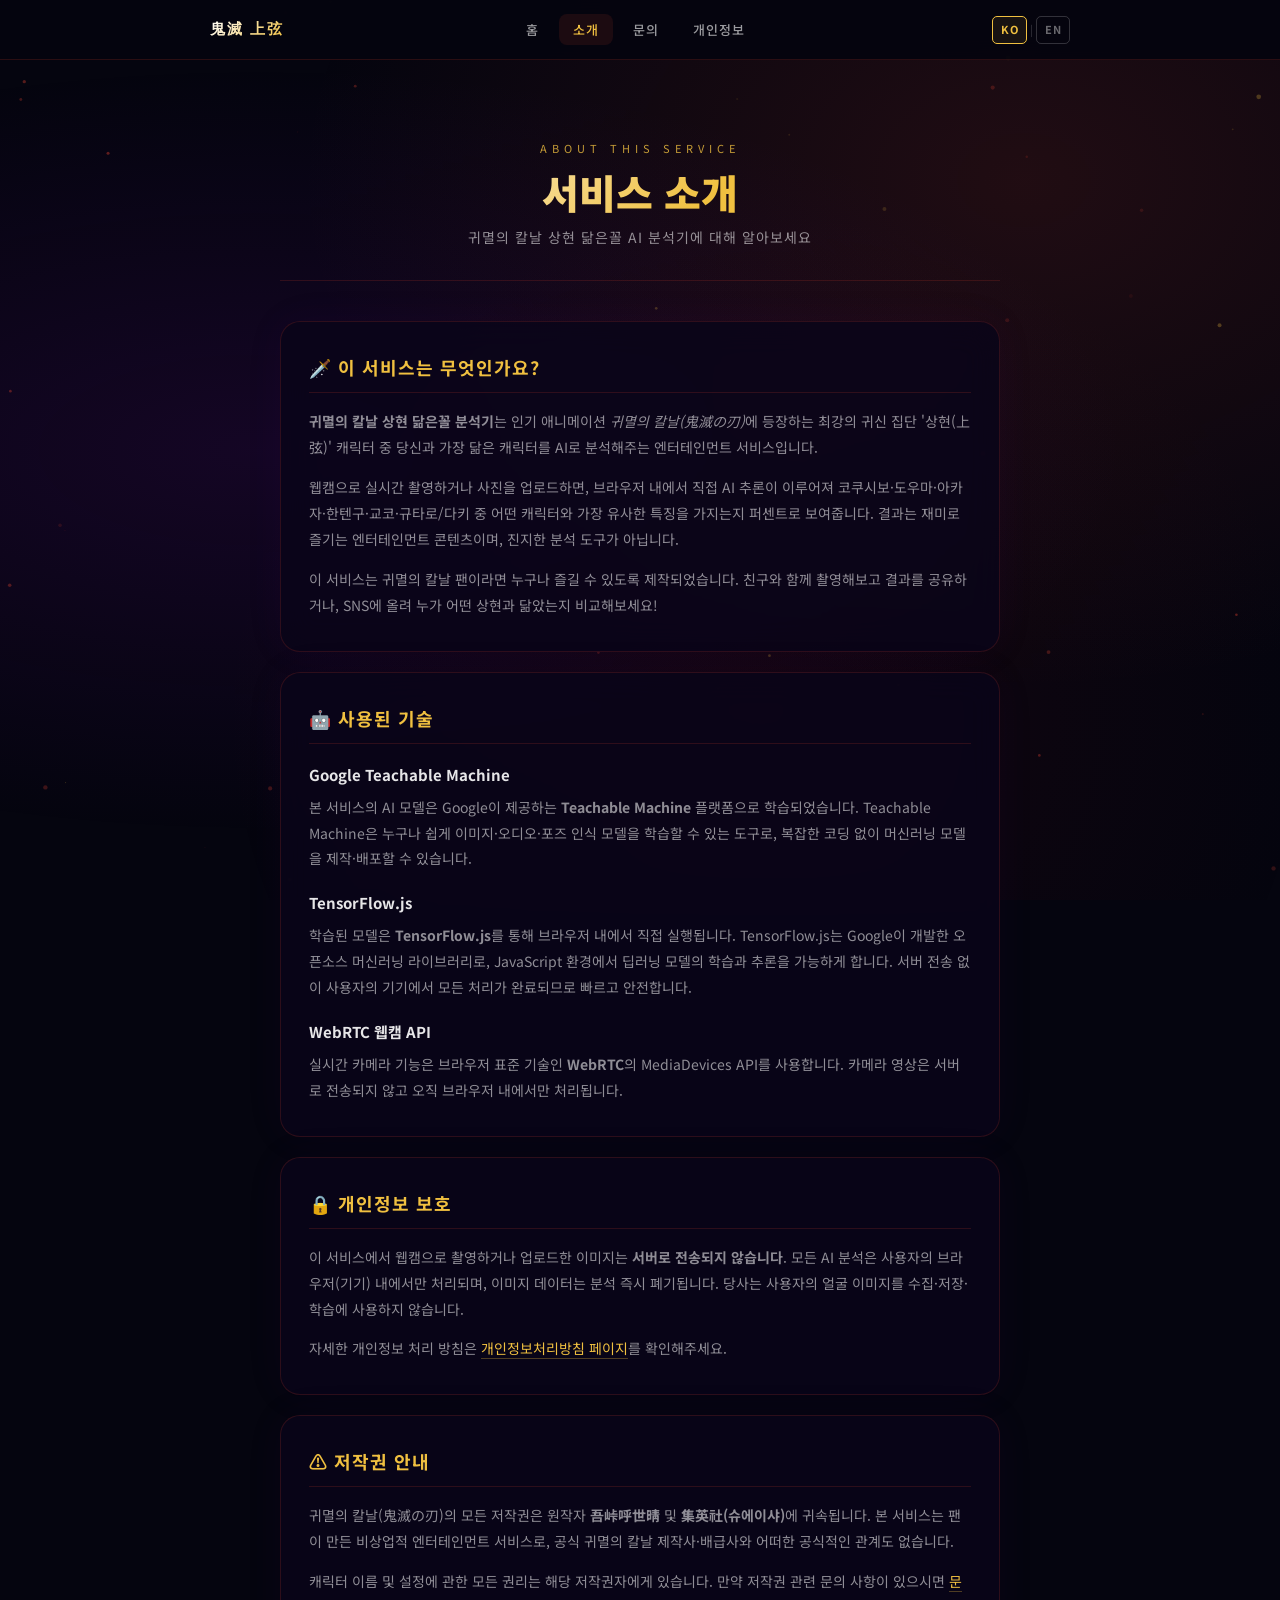
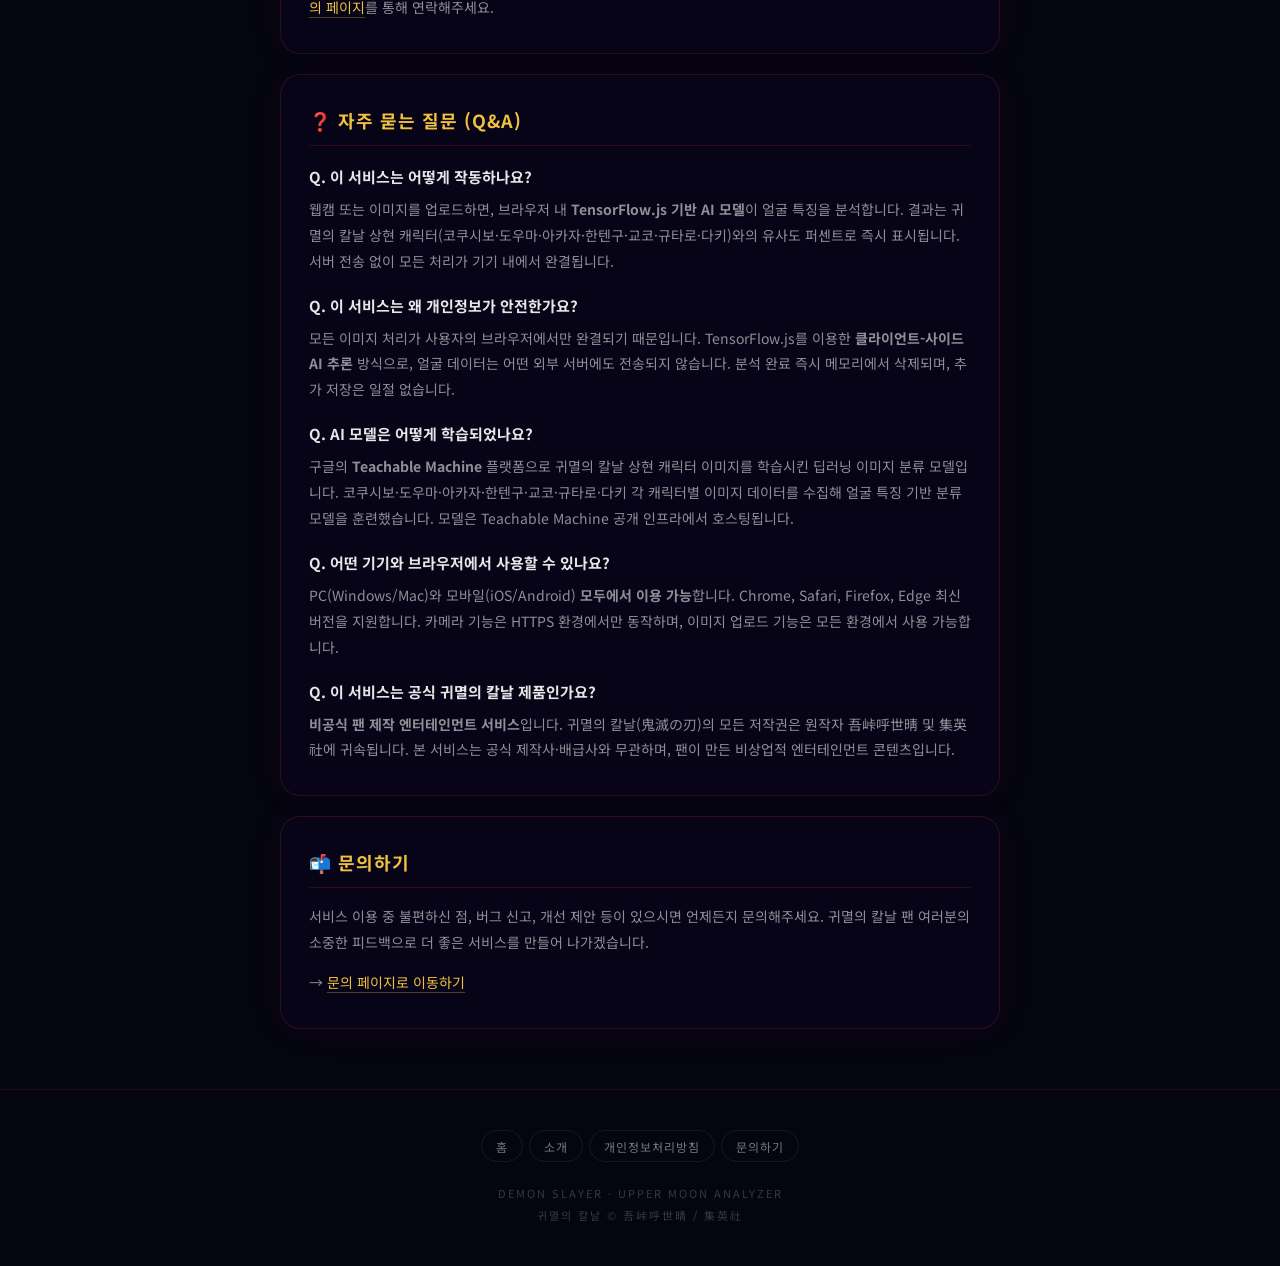
==== about.html @ 5a92c76e "Add files via upload" ====
<!DOCTYPE html>
<html lang="ko">
<head>
  <!-- Google tag (gtag.js) -->
  <script async src="https://www.googletagmanager.com/gtag/js?id=G-YHJ00H7NBL"></script>
  <script>
    window.dataLayer = window.dataLayer || [];
    function gtag(){dataLayer.push(arguments);}
    gtag('js', new Date());
    gtag('config', 'G-YHJ00H7NBL');
    (function(){var ref=document.referrer||'';var m={'chat.openai.com':'ChatGPT','perplexity.ai':'Perplexity','gemini.google.com':'Gemini','claude.ai':'Claude','copilot.microsoft.com':'Copilot'};for(var d in m){if(ref.indexOf(d)!==-1){gtag('event','ai_referral',{event_category:'GEO',ai_source:m[d],landing_page:location.pathname});break;}}})();
  </script>
  <!-- Microsoft Clarity -->
  <script type="text/javascript">
    (function(c,l,a,r,i,t,y){
        c[a]=c[a]||function(){(c[a].q=c[a].q||[]).push(arguments)};
        t=l.createElement(r);t.async=1;t.src="https://www.clarity.ms/tag/"+i;
        y=l.getElementsByTagName(r)[0];y.parentNode.insertBefore(t,y);
    })(window, document, "clarity", "script", "vkeren3kxo");
  </script>
  <meta charset="UTF-8" />
  <link rel="icon" href="/favicon.ico" type="image/x-icon">
  <link rel="apple-touch-icon" href="/favicon.ico">
  <link rel="manifest" href="/manifest.json">
  <meta name="apple-mobile-web-app-capable" content="yes">
  <meta name="apple-mobile-web-app-title" content="상현닮은꼴">
  <meta name="viewport" content="width=device-width, initial-scale=1.0" />
  <title>소개 | 귀멸의 칼날 상현 닮은꼴</title>
  <meta name="description" content="귀멸의 칼날 상현 닮은꼴 AI 서비스 소개. TensorFlow.js 기반 브라우저 AI로 내 얼굴과 닮은 상현 캐릭터를 분석합니다.">
  <meta name="robots" content="index, follow">
  <meta name="theme-color" content="#05050f">
  <link rel="canonical" href="https://bs-pb2.pages.dev/about.html">
  <meta property="og:type" content="website">
  <meta property="og:url" content="https://bs-pb2.pages.dev/about.html">
  <meta property="og:site_name" content="귀멸의 칼날 상현 닮은꼴">
  <meta property="og:title" content="소개 | 귀멸의 칼날 상현 닮은꼴">
  <meta property="og:description" content="귀멸의 칼날 상현 닮은꼴 AI 서비스 소개. TensorFlow.js 기반 브라우저 AI로 내 얼굴과 닮은 상현 캐릭터를 분석합니다.">
  <meta property="og:image" content="https://bs-pb2.pages.dev/images/douma.png">
  <meta property="og:image:width" content="1736">
  <meta property="og:image:height" content="1050">
  <meta property="og:image:alt" content="귀멸의 칼날 상현 닮은꼴 AI 분석기">
  <meta property="og:locale" content="ko_KR">
  <meta property="og:locale:alternate" content="en_US">
  <meta name="twitter:card" content="summary_large_image">
  <meta name="twitter:title" content="소개 | 귀멸의 칼날 상현 닮은꼴">
  <meta name="twitter:description" content="귀멸의 칼날 상현 닮은꼴 AI 서비스 소개. TensorFlow.js 기반 브라우저 AI로 내 얼굴과 닮은 상현 캐릭터를 분석합니다.">
  <meta name="twitter:image" content="https://bs-pb2.pages.dev/images/douma.png">
  <meta name="twitter:image:alt" content="귀멸의 칼날 상현 닮은꼴 AI 분석기">
  <meta property="og:image:type" content="image/png">
  <meta name="keywords" content="귀멸의 칼날 상현 닮은꼴, AI 분석, 소개, TensorFlow.js, Teachable Machine, WebRTC, 귀멸의 칼날, demon slayer, upper moon, 브라우저 AI">
  <link rel="alternate" hreflang="ko" href="https://bs-pb2.pages.dev/about.html">
  <link rel="alternate" hreflang="en" href="https://bs-pb2.pages.dev/about.html">
  <link rel="alternate" hreflang="x-default" href="https://bs-pb2.pages.dev/about.html">
  <meta name="google-adsense-account" content="ca-pub-9688338422874533">
  <script async src="https://pagead2.googlesyndication.com/pagead/js/adsbygoogle.js?client=ca-pub-9688338422874533" crossorigin="anonymous"></script>
  <link rel="preconnect" href="https://fonts.googleapis.com">
  <link rel="preconnect" href="https://fonts.gstatic.com" crossorigin>
  <link href="https://fonts.googleapis.com/css2?family=Noto+Sans+KR:wght@300;400;700;900&family=Cinzel+Decorative:wght@700&display=swap" rel="stylesheet">
  <link rel="stylesheet" href="/style.css">
  <script type="application/ld+json">
  {
    "@context": "https://schema.org",
    "@graph": [
    {
    "@type": "WebPage",
    "@id": "https://bs-pb2.pages.dev/about.html",
    "name": "소개 | 귀멸의 칼날 상현 닮은꼴",
    "url": "https://bs-pb2.pages.dev/about.html",
    "description": "귀멸의 칼날 상현 닮은꼴 AI 서비스 소개. TensorFlow.js 기반 브라우저 AI로 내 얼굴과 닮은 상현 캐릭터를 분석합니다.",
    "inLanguage": ["ko", "en"],
    "datePublished": "2026-02-20",
    "dateModified": "2026-02-21",
    "isPartOf": {
      "@type": "WebSite",
      "@id": "https://bs-pb2.pages.dev/#website"
    },
    "breadcrumb": {
      "@type": "BreadcrumbList",
      "itemListElement": [
        {"@type": "ListItem", "position": 1, "name": "홈", "item": "https://bs-pb2.pages.dev/"},
        {"@type": "ListItem", "position": 2, "name": "소개", "item": "https://bs-pb2.pages.dev/about.html"}
      ]
    }
  },
  {
    "@type": "FAQPage",
    "mainEntity": [
      {
        "@type": "Question",
        "name": "귀멸의 칼날 상현 닮은꼴 서비스는 어떻게 작동하나요?",
        "acceptedAnswer": {"@type": "Answer", "text": "사용자가 웹캠 또는 이미지를 업로드하면, 브라우저 내 TensorFlow.js 기반 AI 모델이 얼굴 특징을 분석합니다. 결과는 코쿠시보·도우마·아카자·한텐구·교코·규타로·다키 7개 상현 캐릭터와의 유사도 퍼센트로 즉시 표시됩니다."}
      },
      {
        "@type": "Question",
        "name": "이 서비스는 왜 개인정보가 안전한가요?",
        "acceptedAnswer": {"@type": "Answer", "text": "모든 이미지 처리가 서버를 거치지 않고 사용자의 기기(브라우저)에서만 완결되기 때문입니다. TensorFlow.js를 사용한 클라이언트-사이드 AI 추론 방식으로, 얼굴 데이터가 외부로 전송되지 않습니다."}
      },
      {
        "@type": "Question",
        "name": "AI 모델은 어떻게 학습되었나요?",
        "acceptedAnswer": {"@type": "Answer", "text": "구글 Teachable Machine 플랫폼을 이용해 귀멸의 칼날 상현 캐릭터 이미지로 학습된 딥러닝 이미지 분류 모델입니다. 각 상현 캐릭터별 이미지 데이터를 수집해 얼굴 특징 기반 분류 모델을 훈련했습니다."}
      },
      {
        "@type": "Question",
        "name": "어떤 기기와 브라우저에서 사용할 수 있나요?",
        "acceptedAnswer": {"@type": "Answer", "text": "PC(Windows/Mac)와 모바일(iOS/Android) 모두에서 이용 가능합니다. Chrome, Safari, Firefox, Edge 등 최신 브라우저를 지원하며, 카메라 기능은 HTTPS 환경에서만 동작합니다."}
      },
      {
        "@type": "Question",
        "name": "이 서비스는 공식 귀멸의 칼날 제품인가요?",
        "acceptedAnswer": {"@type": "Answer", "text": "아닙니다. 귀멸의 칼날 팬이 만든 비공식 엔터테인먼트 콘텐츠입니다. 귀멸의 칼날의 모든 저작권은 원작자 吾峠呼世晴 및 集英社에 귀속됩니다. 공식 제작사·배급사와 무관한 팬 제작 서비스입니다."}
      }
    ]
  }
  ]
  }
  </script>
</head>
<body>
  <canvas id="bg-canvas"></canvas>

  <!-- 네비게이션 -->
  <nav class="site-nav">
    <div class="nav-inner">
      <a class="nav-logo" href="/">鬼滅 上弦</a>
      <div class="nav-links">
        <a href="/" data-i18n="nav.home">홈</a>
        <a href="/about.html" class="active" data-i18n="nav.about">소개</a>
        <a href="/contact.html" data-i18n="nav.contact">문의</a>
        <a href="/privacy.html" data-i18n="nav.privacy">개인정보</a>
      </div>
      <div class="lang-toggle">
        <button class="lang-btn" data-lang="ko" onclick="setLang('ko')">KO</button>
        <span class="lang-sep">|</span>
        <button class="lang-btn" data-lang="en" onclick="setLang('en')">EN</button>
      </div>
      <button class="nav-hamburger" data-i18n-aria="nav.menu-aria" aria-label="메뉴 열기" onclick="toggleNav()">☰</button>
    </div>
    <div class="nav-mobile" id="nav-mobile">
      <a href="/" data-i18n="nav.home">홈</a>
      <a href="/about.html" class="active" data-i18n="nav.about">소개</a>
      <a href="/contact.html" data-i18n="nav.contact">문의</a>
      <a href="/privacy.html" data-i18n="nav.privacy">개인정보</a>
      <div class="lang-toggle lang-toggle-mobile">
        <button class="lang-btn" data-lang="ko" onclick="setLang('ko')">KO</button>
        <span class="lang-sep">|</span>
        <button class="lang-btn" data-lang="en" onclick="setLang('en')">EN</button>
      </div>
    </div>
  </nav>

  <div class="page-wrapper">

    <div class="page-hero anim-in">
      <p class="page-eyebrow">About This Service</p>
      <h1 class="page-title" data-i18n="about.page-title">서비스 소개</h1>
      <p class="page-sub" data-i18n="about.page-sub">귀멸의 칼날 상현 닮은꼴 AI 분석기에 대해 알아보세요</p>
    </div>

    <div class="content-section anim-in" style="animation-delay:0.1s">
      <h2 data-i18n="about.s1.h2">🗡️ 이 서비스는 무엇인가요?</h2>
      <p>
        <span data-i18n-html="about.s1.p1-html"><strong>귀멸의 칼날 상현 닮은꼴 분석기</strong>는 인기 애니메이션 <em>귀멸의 칼날(鬼滅の刃)</em>에 등장하는
        최강의 귀신 집단 '상현(上弦)' 캐릭터 중 당신과 가장 닮은 캐릭터를 AI로 분석해주는 엔터테인먼트 서비스입니다.</span>
      </p>
      <p>
        <span data-i18n-html="about.s1.p2-html">웹캠으로 실시간 촬영하거나 사진을 업로드하면, 브라우저 내에서 직접 AI 추론이 이루어져
        코쿠시보·도우마·아카자·한텐구·교코·규타로/다키 중 어떤 캐릭터와 가장 유사한 특징을 가지는지
        퍼센트로 보여줍니다. 결과는 재미로 즐기는 엔터테인먼트 콘텐츠이며, 진지한 분석 도구가 아닙니다.</span>
      </p>
      <p>
        <span data-i18n="about.s1.p3">이 서비스는 귀멸의 칼날 팬이라면 누구나 즐길 수 있도록 제작되었습니다. 친구와 함께 촬영해보고
        결과를 공유하거나, SNS에 올려 누가 어떤 상현과 닮았는지 비교해보세요!</span>
      </p>
    </div>

    <div class="content-section anim-in" style="animation-delay:0.15s">
      <h2 data-i18n="about.s2.h2">🤖 사용된 기술</h2>
      <h3>Google Teachable Machine</h3>
      <p>
        <span data-i18n-html="about.s2.tm-p-html">본 서비스의 AI 모델은 Google이 제공하는 <strong>Teachable Machine</strong> 플랫폼으로 학습되었습니다.
        Teachable Machine은 누구나 쉽게 이미지·오디오·포즈 인식 모델을 학습할 수 있는 도구로,
        복잡한 코딩 없이 머신러닝 모델을 제작·배포할 수 있습니다.</span>
      </p>
      <h3>TensorFlow.js</h3>
      <p>
        <span data-i18n-html="about.s2.tf-p-html">학습된 모델은 <strong>TensorFlow.js</strong>를 통해 브라우저 내에서 직접 실행됩니다.
        TensorFlow.js는 Google이 개발한 오픈소스 머신러닝 라이브러리로, JavaScript 환경에서
        딥러닝 모델의 학습과 추론을 가능하게 합니다. 서버 전송 없이 사용자의 기기에서 모든 처리가
        완료되므로 빠르고 안전합니다.</span>
      </p>
      <h3 data-i18n="about.s2.webrtc-h3">WebRTC 웹캠 API</h3>
      <p>
        <span data-i18n-html="about.s2.webrtc-p-html">실시간 카메라 기능은 브라우저 표준 기술인 <strong>WebRTC</strong>의 MediaDevices API를 사용합니다.
        카메라 영상은 서버로 전송되지 않고 오직 브라우저 내에서만 처리됩니다.</span>
      </p>
    </div>

    <div class="content-section anim-in" style="animation-delay:0.2s">
      <h2 data-i18n="about.s3.h2">🔒 개인정보 보호</h2>
      <p>
        <span data-i18n-html="about.s3.p1-html">이 서비스에서 웹캠으로 촬영하거나 업로드한 이미지는 <strong>서버로 전송되지 않습니다</strong>.
        모든 AI 분석은 사용자의 브라우저(기기) 내에서만 처리되며, 이미지 데이터는 분석 즉시 폐기됩니다.
        당사는 사용자의 얼굴 이미지를 수집·저장·학습에 사용하지 않습니다.</span>
      </p>
      <p>
        <span data-i18n-html="about.s3.p2-html">자세한 개인정보 처리 방침은 <a href="/privacy.html">개인정보처리방침 페이지</a>를 확인해주세요.</span>
      </p>
    </div>

    <div class="content-section anim-in" style="animation-delay:0.25s">
      <h2 data-i18n="about.s4.h2">⚠️ 저작권 안내</h2>
      <p>
        <span data-i18n-html="about.s4.p1-html">귀멸의 칼날(鬼滅の刃)의 모든 저작권은 원작자 <strong>吾峠呼世晴</strong> 및
        <strong>集英社(슈에이샤)</strong>에 귀속됩니다. 본 서비스는 팬이 만든 비상업적 엔터테인먼트 서비스로,
        공식 귀멸의 칼날 제작사·배급사와 어떠한 공식적인 관계도 없습니다.</span>
      </p>
      <p>
        <span data-i18n-html="about.s4.p2-html">캐릭터 이름 및 설정에 관한 모든 권리는 해당 저작권자에게 있습니다.
        만약 저작권 관련 문의 사항이 있으시면 <a href="/contact.html">문의 페이지</a>를 통해 연락해주세요.</span>
      </p>
    </div>

    <div class="content-section anim-in" style="animation-delay:0.28s">
      <h2>❓ 자주 묻는 질문 (Q&amp;A)</h2>
      <h3>Q. 이 서비스는 어떻게 작동하나요?</h3>
      <p>웹캠 또는 이미지를 업로드하면, 브라우저 내 <strong>TensorFlow.js 기반 AI 모델</strong>이 얼굴 특징을 분석합니다. 결과는 귀멸의 칼날 상현 캐릭터(코쿠시보·도우마·아카자·한텐구·교코·규타로·다키)와의 유사도 퍼센트로 즉시 표시됩니다. 서버 전송 없이 모든 처리가 기기 내에서 완결됩니다.</p>
      <h3>Q. 이 서비스는 왜 개인정보가 안전한가요?</h3>
      <p>모든 이미지 처리가 사용자의 브라우저에서만 완결되기 때문입니다. TensorFlow.js를 이용한 <strong>클라이언트-사이드 AI 추론</strong> 방식으로, 얼굴 데이터는 어떤 외부 서버에도 전송되지 않습니다. 분석 완료 즉시 메모리에서 삭제되며, 추가 저장은 일절 없습니다.</p>
      <h3>Q. AI 모델은 어떻게 학습되었나요?</h3>
      <p>구글의 <strong>Teachable Machine</strong> 플랫폼으로 귀멸의 칼날 상현 캐릭터 이미지를 학습시킨 딥러닝 이미지 분류 모델입니다. 코쿠시보·도우마·아카자·한텐구·교코·규타로·다키 각 캐릭터별 이미지 데이터를 수집해 얼굴 특징 기반 분류 모델을 훈련했습니다. 모델은 Teachable Machine 공개 인프라에서 호스팅됩니다.</p>
      <h3>Q. 어떤 기기와 브라우저에서 사용할 수 있나요?</h3>
      <p>PC(Windows/Mac)와 모바일(iOS/Android) <strong>모두에서 이용 가능</strong>합니다. Chrome, Safari, Firefox, Edge 최신 버전을 지원합니다. 카메라 기능은 HTTPS 환경에서만 동작하며, 이미지 업로드 기능은 모든 환경에서 사용 가능합니다.</p>
      <h3>Q. 이 서비스는 공식 귀멸의 칼날 제품인가요?</h3>
      <p><strong>비공식 팬 제작 엔터테인먼트 서비스</strong>입니다. 귀멸의 칼날(鬼滅の刃)의 모든 저작권은 원작자 吾峠呼世晴 및 集英社에 귀속됩니다. 본 서비스는 공식 제작사·배급사와 무관하며, 팬이 만든 비상업적 엔터테인먼트 콘텐츠입니다.</p>
    </div>

    <div class="content-section anim-in" style="animation-delay:0.3s">
      <h2 data-i18n="about.s5.h2">📬 문의하기</h2>
      <p>
        <span data-i18n="about.s5.p1">서비스 이용 중 불편하신 점, 버그 신고, 개선 제안 등이 있으시면 언제든지 문의해주세요.
        귀멸의 칼날 팬 여러분의 소중한 피드백으로 더 좋은 서비스를 만들어 나가겠습니다.</span>
      </p>
      <p>
        <span data-i18n-html="about.s5.link-html">→ <a href="/contact.html">문의 페이지로 이동하기</a></span>
      </p>
    </div>

  </div>

  <!-- 푸터 -->
  <footer class="site-footer">
    <div class="footer-links">
      <a href="/" data-i18n="footer.home">홈</a>
      <a href="/about.html" data-i18n="footer.about">소개</a>
      <a href="/privacy.html" data-i18n="footer.privacy-link">개인정보처리방침</a>
      <a href="/contact.html" data-i18n="footer.contact-link">문의하기</a>
    </div>
    <div class="footer-copy">
      DEMON SLAYER · UPPER MOON ANALYZER<br>
      귀멸의 칼날 © 吾峠呼世晴 / 集英社
    </div>
  </footer>

  <!-- 플로팅 SNS 공유 -->
  <style>
    .share-float-p{position:fixed;right:16px;bottom:80px;z-index:200;display:none;flex-direction:column;align-items:center;gap:8px;}
    .sfp-items{display:flex;flex-direction:column;gap:8px;opacity:0;transform:translateY(10px) scale(0.9);pointer-events:none;transition:all 0.25s cubic-bezier(0.16,1,0.3,1);}
    .sfp-items.open{opacity:1;transform:translateY(0) scale(1);pointer-events:all;}
    .sfp-main{width:48px;height:48px;border-radius:50%;background:linear-gradient(135deg,#c0392b,#8b0000);border:none;color:#fff;font-size:20px;cursor:pointer;box-shadow:0 4px 20px rgba(192,57,43,0.5);transition:all .3s;display:flex;align-items:center;justify-content:center;}
    .sfp-main:hover{transform:scale(1.1);}
    .sfp-btn{width:38px;height:38px;border-radius:50%;border:none;font-size:14px;font-weight:700;cursor:pointer;display:flex;align-items:center;justify-content:center;transition:all .2s;box-shadow:0 2px 10px rgba(0,0,0,.3);}
    .sfp-btn:hover{transform:scale(1.12);}
    #sfp-toast{position:fixed;bottom:140px;left:50%;transform:translateX(-50%);background:rgba(192,57,43,.95);color:#fff;padding:10px 22px;border-radius:20px;font-size:13px;z-index:300;opacity:0;pointer-events:none;transition:opacity .3s;white-space:nowrap;}
  </style>
  <div class="share-float-p" id="sfp-wrap">
    <div class="sfp-items" id="sfp-items">
      <button class="sfp-btn" style="background:#000;color:#fff;" onclick="sfpShare('twitter')" title="Twitter">𝕏</button>
      <button class="sfp-btn" style="background:#1877f2;color:#fff;" onclick="sfpShare('facebook')" title="Facebook">f</button>
      <button class="sfp-btn" style="background:#101010;color:#fff;border:1px solid rgba(255,255,255,.2);" onclick="sfpShare('threads')" title="Threads">⊕</button>
      <button class="sfp-btn" style="background:rgba(20,10,35,.95);color:rgba(255,255,255,.8);border:1px solid rgba(255,255,255,.2);" onclick="sfpShare('copy')" title="링크복사">🔗</button>
    </div>
    <button class="sfp-main" id="sfp-main" onclick="toggleSfp()" title="공유">↗</button>
  </div>
  <div id="sfp-toast">✅ 링크가 복사됐어요!</div>
  <script src="/i18n.js"></script>
  <script>
    function toggleNav() {
      document.getElementById('nav-mobile').classList.toggle('open');
    }
    document.addEventListener('click', (e) => {
      if (!e.target.closest('.site-nav')) {
        document.getElementById('nav-mobile').classList.remove('open');
      }
    });

    // 플로팅 공유
    var _sfpOpen = false;
    function toggleSfp(){_sfpOpen=!_sfpOpen;document.getElementById('sfp-items').classList.toggle('open',_sfpOpen);document.getElementById('sfp-main').textContent=_sfpOpen?'✕':'↗';}
    function sfpShare(t){var u='https://bs-pb2.pages.dev/about.html';var tx='👁️ 귀멸의 칼날 상현 닮은꼴 AI 분석기 소개\n'+u+'\n#귀멸의칼날 #상현닮은꼴';if(t==='twitter')window.open('https://twitter.com/intent/tweet?text='+encodeURIComponent(tx),'_blank','width=600,height=440,noopener');else if(t==='facebook')window.open('https://www.facebook.com/sharer/sharer.php?u='+encodeURIComponent(u),'_blank','width=600,height=440,noopener');else if(t==='threads')window.open('https://www.threads.net/intent/post?text='+encodeURIComponent(tx),'_blank','width=600,height=440,noopener');else if(t==='copy'){if(navigator.clipboard)navigator.clipboard.writeText(tx+'\n'+u).then(showSfpToast);else{var a=document.createElement('textarea');a.value=tx+'\n'+u;document.body.appendChild(a);a.select();document.execCommand('copy');document.body.removeChild(a);showSfpToast();}}}
    function showSfpToast(){var t=document.getElementById('sfp-toast');t.style.opacity='1';setTimeout(function(){t.style.opacity='0';},2500);}
    window.addEventListener('scroll',function(){var w=document.getElementById('sfp-wrap');if(w)w.style.display=window.scrollY>200?'flex':'none';});
    document.addEventListener('click',function(e){if(_sfpOpen&&!e.target.closest('.share-float-p')){_sfpOpen=false;document.getElementById('sfp-items').classList.remove('open');document.getElementById('sfp-main').textContent='↗';}});
    // 배경 파티클
    (function() {
      const canvas = document.getElementById('bg-canvas');
      const ctx = canvas.getContext('2d');
      let W, H, particles = [];
      function resize() { W = canvas.width = window.innerWidth; H = canvas.height = window.innerHeight; }
      resize();
      window.addEventListener('resize', resize);
      class Particle {
        constructor() { this.reset(true); }
        reset(init) {
          this.x = Math.random() * W;
          this.y = init ? Math.random() * H : H + 10;
          this.size = Math.random() * 2 + 0.5;
          this.speedY = -(Math.random() * 0.5 + 0.15);
          this.speedX = (Math.random() - 0.5) * 0.25;
          this.opacity = Math.random() * 0.4 + 0.08;
          this.color = Math.random() > 0.5
            ? `rgba(192,57,43,${this.opacity})`
            : `rgba(240,192,64,${this.opacity * 0.6})`;
        }
        update() { this.x += this.speedX; this.y += this.speedY; if (this.y < -10) this.reset(); }
        draw() { ctx.beginPath(); ctx.arc(this.x, this.y, this.size, 0, Math.PI*2); ctx.fillStyle = this.color; ctx.fill(); }
      }
      for (let i = 0; i < 60; i++) particles.push(new Particle());
      (function animate() { ctx.clearRect(0,0,W,H); particles.forEach(p=>{p.update();p.draw();}); requestAnimationFrame(animate); })();
    })();
  </script>
</body>
</html>
---- style.css ----
/* ================================================================
   귀멸의 칼날 상현 닮은꼴 — 공유 베이스 스타일
   ================================================================ */

:root {
  --crimson: #c0392b;
  --deep-crimson: #7b1010;
  --gold: #f0c040;
  --gold-glow: #ffd700;
  --purple: #5c0a8a;
  --dark-bg: #05050f;
  --card-bg: rgba(10, 5, 25, 0.85);
  --border-glow: rgba(192, 57, 43, 0.6);
  --nav-h: 60px;
  --text-muted: rgba(255,255,255,0.55);
}

*, *::before, *::after { margin: 0; padding: 0; box-sizing: border-box; }

html { scroll-behavior: smooth; }

body {
  background-color: var(--dark-bg);
  font-family: 'Noto Sans KR', sans-serif;
  color: #fff;
  min-height: 100vh;
  overflow-x: hidden;
  position: relative;
}

body::before {
  content: '';
  position: fixed;
  inset: 0;
  background:
    radial-gradient(ellipse at 20% 50%, rgba(92,10,138,0.18) 0%, transparent 60%),
    radial-gradient(ellipse at 80% 20%, rgba(192,57,43,0.15) 0%, transparent 50%),
    radial-gradient(ellipse at 60% 80%, rgba(123,16,16,0.12) 0%, transparent 50%);
  z-index: 0;
  pointer-events: none;
}

#bg-canvas {
  position: fixed;
  top: 0; left: 0;
  width: 100%; height: 100%;
  z-index: 0;
  pointer-events: none;
}

/* ── 네비게이션 ── */
.site-nav {
  position: fixed;
  top: 0; left: 0; right: 0;
  height: var(--nav-h);
  background: rgba(5,5,15,0.92);
  backdrop-filter: blur(16px);
  border-bottom: 1px solid rgba(192,57,43,0.2);
  z-index: 999;
}

.nav-inner {
  max-width: 900px;
  margin: 0 auto;
  height: 100%;
  display: flex;
  align-items: center;
  justify-content: space-between;
  padding: 0 20px;
}

.nav-logo {
  font-family: 'Cinzel Decorative', cursive;
  font-size: 15px;
  font-weight: 700;
  background: linear-gradient(135deg, #fff, var(--gold));
  -webkit-background-clip: text;
  -webkit-text-fill-color: transparent;
  background-clip: text;
  text-decoration: none;
  letter-spacing: 2px;
  white-space: nowrap;
}

.nav-links {
  display: flex;
  align-items: center;
  gap: 6px;
}

.nav-links a {
  color: rgba(255,255,255,0.6);
  text-decoration: none;
  font-size: 13px;
  font-weight: 500;
  padding: 6px 14px;
  border-radius: 8px;
  transition: all 0.2s;
  letter-spacing: 1px;
  white-space: nowrap;
}

.nav-links a:hover {
  color: #fff;
  background: rgba(192,57,43,0.15);
}

.nav-links a.active {
  color: var(--gold);
  background: rgba(192,57,43,0.12);
}

.nav-hamburger {
  display: none;
  background: none;
  border: 1px solid rgba(255,255,255,0.15);
  color: rgba(255,255,255,0.7);
  font-size: 18px;
  padding: 6px 10px;
  border-radius: 8px;
  cursor: pointer;
  transition: all 0.2s;
  min-width: 44px;
  min-height: 44px;
}
.nav-hamburger:hover { border-color: var(--crimson); color: #fff; }

/* 모바일 드롭다운 */
.nav-mobile {
  display: none;
  flex-direction: column;
  background: rgba(5,5,15,0.97);
  border-bottom: 1px solid rgba(192,57,43,0.2);
  padding: 8px 12px 12px;
}
.nav-mobile.open { display: flex; }
.nav-mobile a {
  color: rgba(255,255,255,0.7);
  text-decoration: none;
  font-size: 14px;
  padding: 12px 16px;
  border-radius: 8px;
  transition: all 0.2s;
  letter-spacing: 1px;
  min-height: 44px;
  display: flex;
  align-items: center;
}
.nav-mobile a:hover, .nav-mobile a.active {
  color: var(--gold);
  background: rgba(192,57,43,0.1);
}

@media (max-width: 640px) {
  .nav-links { display: none; }
  .nav-hamburger { display: flex; align-items: center; justify-content: center; }
}

/* ── 푸터 ── */
.site-footer {
  position: relative;
  z-index: 1;
  text-align: center;
  padding: 40px 20px;
  border-top: 1px solid rgba(192,57,43,0.15);
  margin-top: 60px;
}

.footer-links {
  display: flex;
  justify-content: center;
  flex-wrap: wrap;
  gap: 6px;
  margin-bottom: 20px;
}

.footer-links a {
  color: rgba(255,255,255,0.45);
  text-decoration: none;
  font-size: 12px;
  padding: 6px 14px;
  border-radius: 20px;
  border: 1px solid rgba(255,255,255,0.08);
  transition: all 0.2s;
  letter-spacing: 1px;
  min-height: 32px;
  display: flex;
  align-items: center;
}
.footer-links a:hover {
  color: var(--gold);
  border-color: rgba(240,192,64,0.3);
}

.footer-copy {
  font-size: 11px;
  color: rgba(255,255,255,0.2);
  letter-spacing: 2px;
  line-height: 2;
}

/* ── 서브페이지 공통 ── */
.page-wrapper {
  position: relative;
  z-index: 1;
  max-width: 760px;
  margin: 0 auto;
  padding: calc(var(--nav-h) + 40px) 20px 0;
}

.page-hero {
  text-align: center;
  padding: 40px 0 32px;
  border-bottom: 1px solid rgba(192,57,43,0.2);
  margin-bottom: 40px;
}

.page-eyebrow {
  font-size: 11px;
  letter-spacing: 5px;
  color: var(--gold);
  text-transform: uppercase;
  margin-bottom: 12px;
  opacity: 0.8;
}

.page-title {
  font-size: clamp(26px, 5vw, 40px);
  font-weight: 900;
  background: linear-gradient(135deg, #fff 0%, var(--gold) 60%);
  -webkit-background-clip: text;
  -webkit-text-fill-color: transparent;
  background-clip: text;
  line-height: 1.2;
  margin-bottom: 10px;
}

.page-sub {
  font-size: 14px;
  color: var(--text-muted);
  letter-spacing: 1px;
  line-height: 1.6;
}

/* 콘텐츠 섹션 */
.content-section {
  background: var(--card-bg);
  border: 1px solid rgba(192,57,43,0.2);
  border-radius: 20px;
  padding: 32px 28px;
  margin-bottom: 20px;
  backdrop-filter: blur(16px);
  box-shadow: 0 0 40px rgba(92,10,138,0.06);
}

.content-section h2 {
  font-size: 18px;
  font-weight: 700;
  color: var(--gold);
  margin-bottom: 16px;
  padding-bottom: 12px;
  border-bottom: 1px solid rgba(192,57,43,0.2);
  letter-spacing: 1px;
}

.content-section h3 {
  font-size: 15px;
  font-weight: 700;
  color: rgba(255,255,255,0.9);
  margin: 20px 0 10px;
}

.content-section p {
  font-size: 14px;
  color: var(--text-muted);
  line-height: 1.85;
  margin-bottom: 14px;
}
.content-section p:last-child { margin-bottom: 0; }

.content-section ul, .content-section ol {
  padding-left: 20px;
  margin: 10px 0 14px;
}
.content-section li {
  font-size: 14px;
  color: var(--text-muted);
  line-height: 1.8;
  margin-bottom: 6px;
}

.content-section a {
  color: var(--gold);
  text-decoration: none;
  border-bottom: 1px solid rgba(240,192,64,0.3);
  transition: border-color 0.2s;
}
.content-section a:hover { border-color: var(--gold); }

/* 폼 스타일 */
.form-group {
  margin-bottom: 18px;
}
.form-group label {
  display: block;
  font-size: 12px;
  font-weight: 700;
  letter-spacing: 2px;
  color: rgba(255,255,255,0.5);
  margin-bottom: 8px;
  text-transform: uppercase;
}
.form-group input,
.form-group textarea,
.form-group select {
  width: 100%;
  background: rgba(255,255,255,0.05);
  border: 1px solid rgba(255,255,255,0.1);
  border-radius: 10px;
  padding: 13px 16px;
  color: #fff;
  font-family: 'Noto Sans KR', sans-serif;
  font-size: 14px;
  transition: border-color 0.2s, box-shadow 0.2s;
  outline: none;
  -webkit-appearance: none;
}
.form-group input:focus,
.form-group textarea:focus {
  border-color: var(--crimson);
  box-shadow: 0 0 0 3px rgba(192,57,43,0.15);
}
.form-group textarea {
  min-height: 130px;
  resize: vertical;
}
.form-group input::placeholder,
.form-group textarea::placeholder {
  color: rgba(255,255,255,0.2);
}

.btn-submit {
  width: 100%;
  padding: 15px;
  background: linear-gradient(135deg, var(--deep-crimson), var(--crimson));
  color: #fff;
  border: none;
  border-radius: 12px;
  font-family: 'Noto Sans KR', sans-serif;
  font-size: 15px;
  font-weight: 700;
  letter-spacing: 2px;
  cursor: pointer;
  transition: all 0.3s;
  box-shadow: 0 4px 20px rgba(192,57,43,0.4);
  min-height: 52px;
}
.btn-submit:hover {
  box-shadow: 0 6px 28px rgba(192,57,43,0.6);
  transform: translateY(-1px);
}
.btn-submit:active { transform: scale(0.98); }

/* 성공/에러 메시지 */
.form-msg {
  display: none;
  padding: 14px 18px;
  border-radius: 10px;
  font-size: 13px;
  margin-top: 14px;
  text-align: center;
}
.form-msg.success {
  display: block;
  background: rgba(39,174,96,0.15);
  border: 1px solid rgba(39,174,96,0.3);
  color: #6dde9a;
}
.form-msg.error {
  display: block;
  background: rgba(192,57,43,0.15);
  border: 1px solid rgba(192,57,43,0.3);
  color: #ff8a80;
}

/* 모바일 폼 */
@media (max-width: 480px) {
  .content-section { padding: 24px 18px; }
  .page-wrapper { padding-top: calc(var(--nav-h) + 24px); }
}

/* ── 공유 애니메이션 ── */
@keyframes fadeSlideUp {
  from { opacity: 0; transform: translateY(20px); }
  to   { opacity: 1; transform: translateY(0); }
}
@keyframes spin {
  to { transform: rotate(360deg); }
}

.anim-in { animation: fadeSlideUp 0.7s ease both; }

/* ── 언어 토글 버튼 ── */
.lang-toggle {
  display: flex;
  align-items: center;
  gap: 3px;
  margin-left: 6px;
  flex-shrink: 0;
}
.lang-btn {
  background: none;
  border: 1px solid rgba(255,255,255,0.18);
  border-radius: 5px;
  color: rgba(255,255,255,0.4);
  font-size: 11px;
  font-weight: 700;
  padding: 3px 8px;
  cursor: pointer;
  transition: all 0.2s;
  letter-spacing: 0.5px;
  min-height: 28px;
  font-family: 'Noto Sans KR', sans-serif;
  line-height: 1;
}
.lang-btn:hover {
  color: rgba(255,255,255,0.8);
  border-color: rgba(255,255,255,0.35);
}
.lang-btn.active {
  color: var(--gold);
  border-color: var(--gold);
  background: rgba(240,192,64,0.08);
}
.lang-sep {
  color: rgba(255,255,255,0.2);
  font-size: 11px;
  user-select: none;
  line-height: 1;
}
/* 모바일 nav 드롭다운 내 언어 버튼 */
.lang-toggle-mobile {
  padding: 8px 16px 4px;
  justify-content: flex-start;
}
@media (max-width: 640px) {
  /* 데스크톱 전용 lang-toggle 숨김 (nav-inner 내부 것만) */
  .nav-inner .lang-toggle { display: flex; }
}
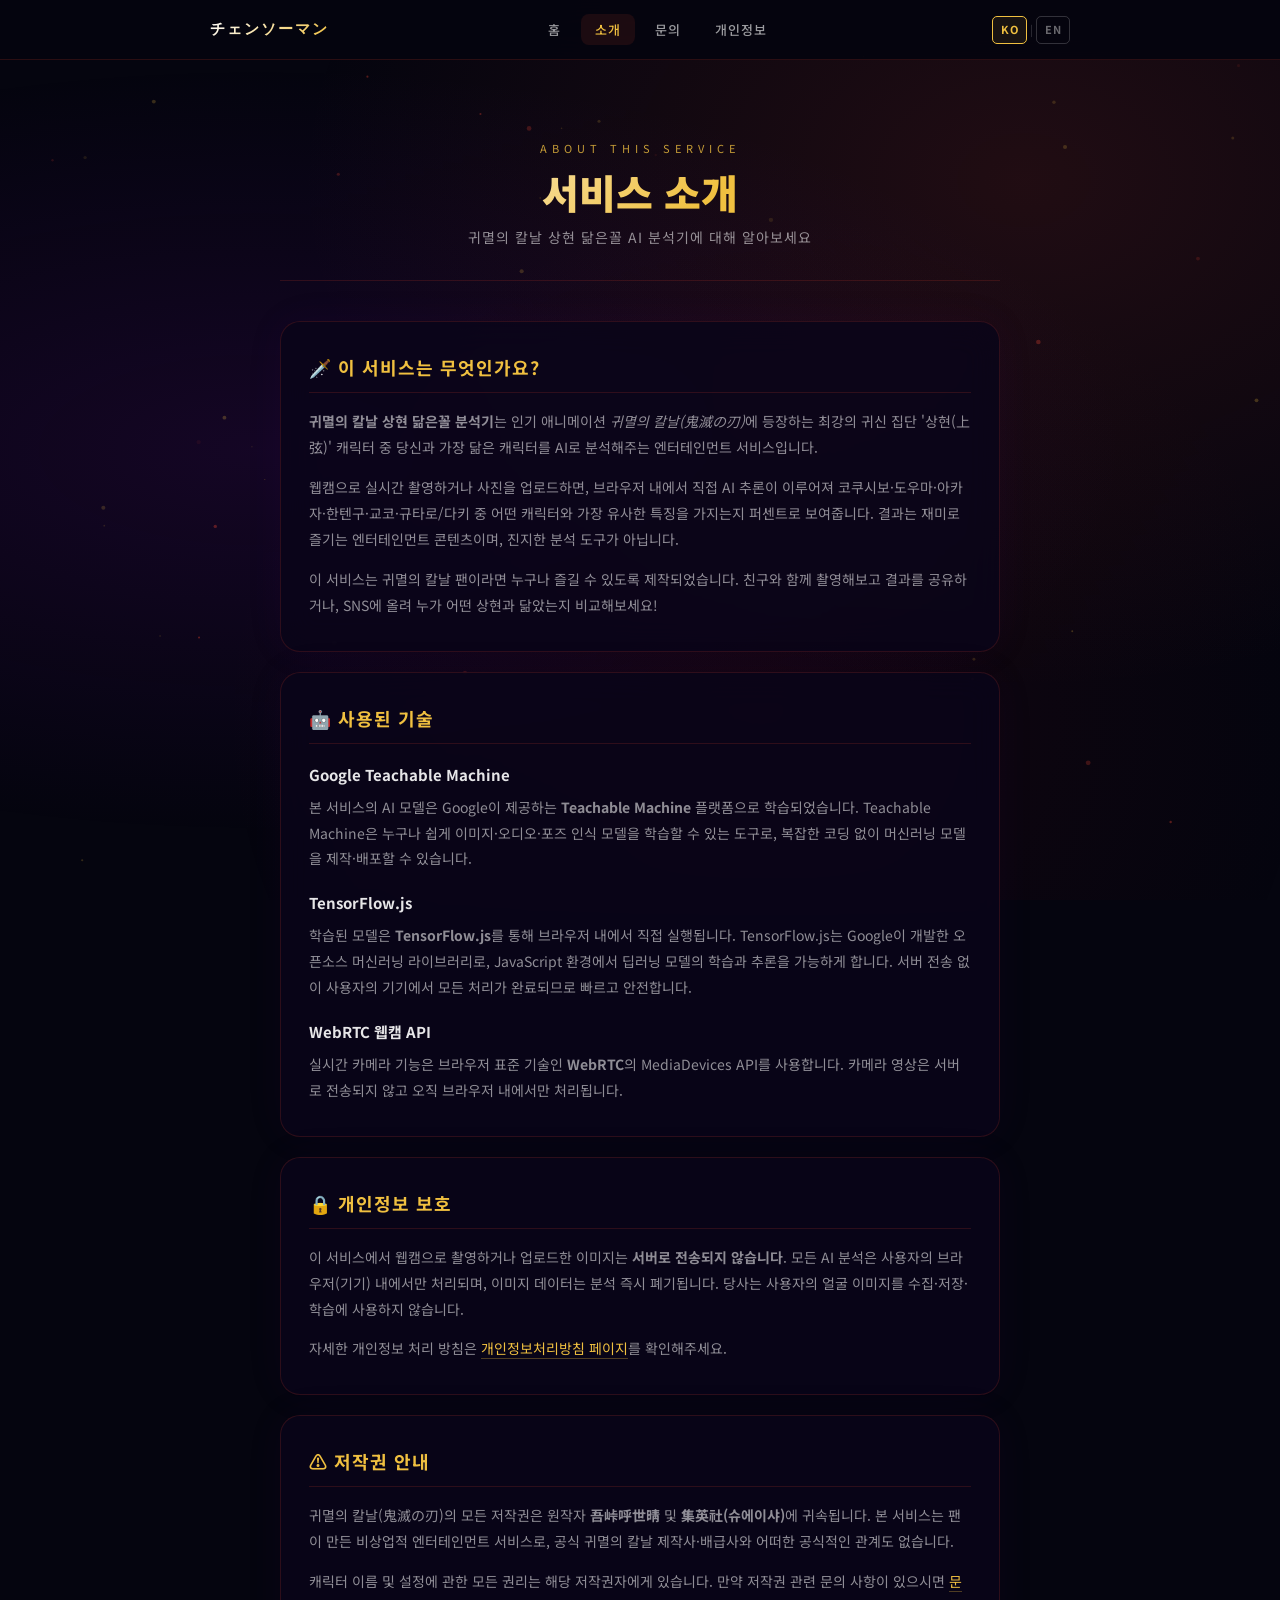
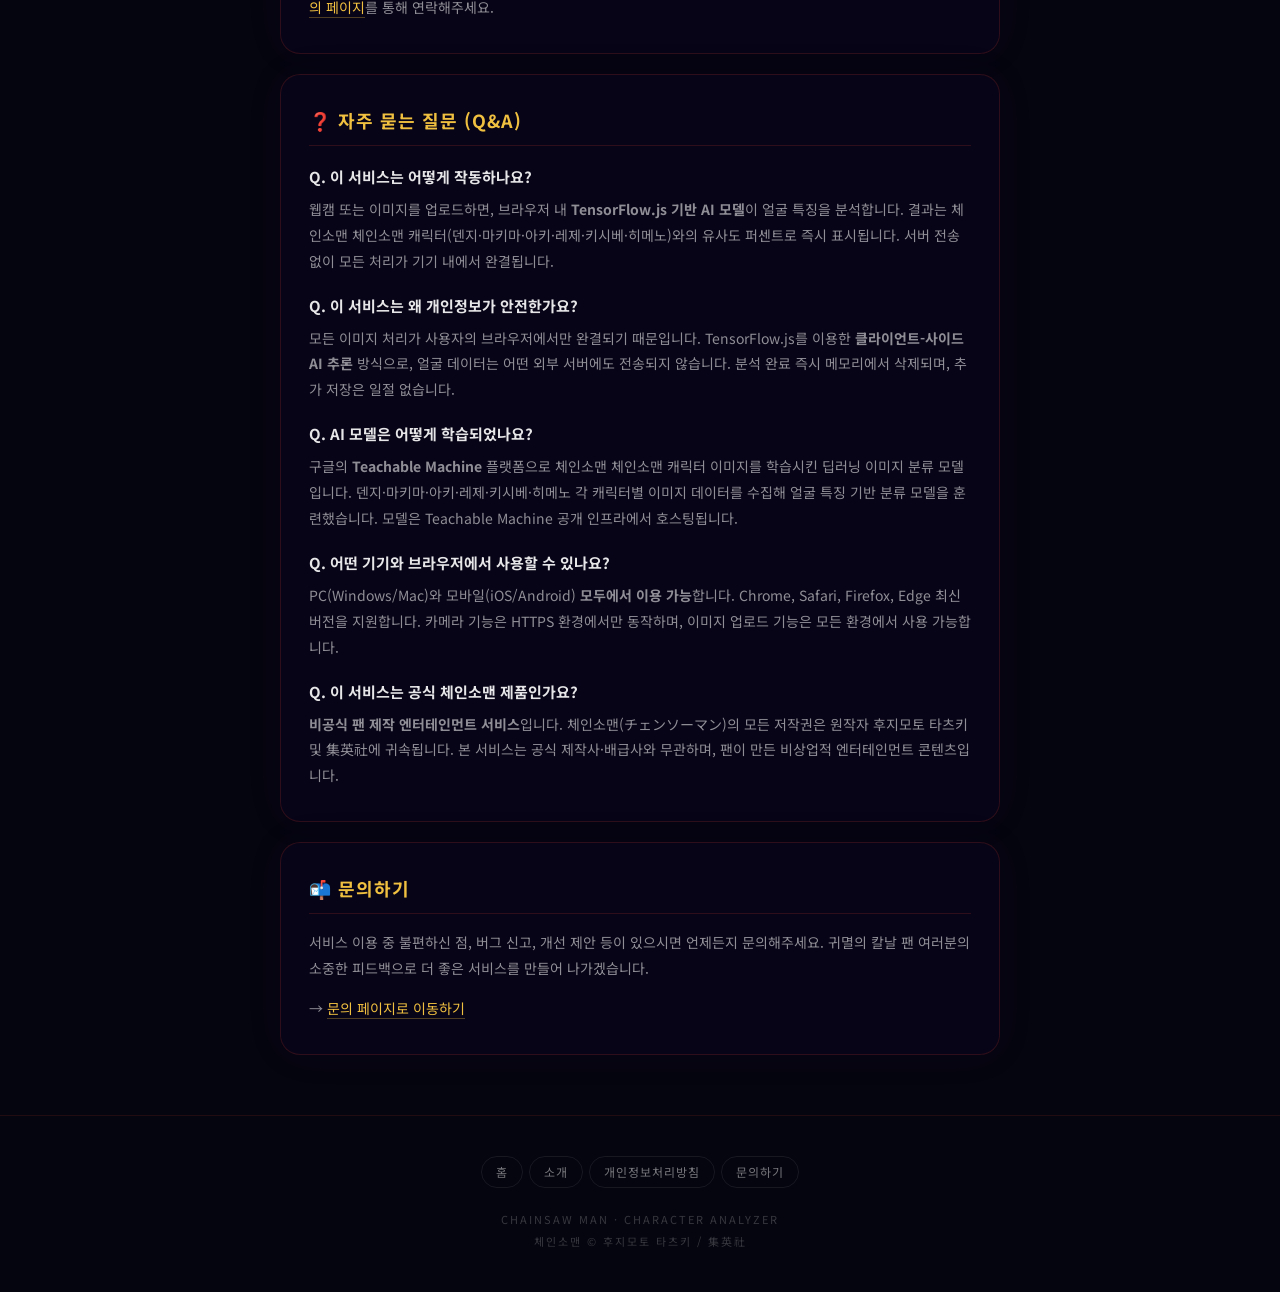
==== commit 3df84a42: "Add Chainsaw Man images + update all sub-pages - images/: 10 character images (denji, makima, aki, r" ====
--- a/about.html
+++ b/about.html
@@ -23,34 +23,34 @@
   <link rel="apple-touch-icon" href="/favicon.ico">
   <link rel="manifest" href="/manifest.json">
   <meta name="apple-mobile-web-app-capable" content="yes">
-  <meta name="apple-mobile-web-app-title" content="상현닮은꼴">
+  <meta name="apple-mobile-web-app-title" content="체인소맨닮은꼴">
   <meta name="viewport" content="width=device-width, initial-scale=1.0" />
-  <title>소개 | 귀멸의 칼날 상현 닮은꼴</title>
-  <meta name="description" content="귀멸의 칼날 상현 닮은꼴 AI 서비스 소개. TensorFlow.js 기반 브라우저 AI로 내 얼굴과 닮은 상현 캐릭터를 분석합니다.">
+  <title>소개 | 체인소맨 닮은꼴</title>
+  <meta name="description" content="체인소맨 닮은꼴 AI 서비스 소개. TensorFlow.js 기반 브라우저 AI로 내 얼굴과 닮은 체인소맨 캐릭터를 분석합니다.">
   <meta name="robots" content="index, follow">
-  <meta name="theme-color" content="#05050f">
-  <link rel="canonical" href="https://bs-pb2.pages.dev/about.html">
+  <meta name="theme-color" content="#090909">
+  <link rel="canonical" href="https://your-domain.pages.dev/about.html">
   <meta property="og:type" content="website">
-  <meta property="og:url" content="https://bs-pb2.pages.dev/about.html">
-  <meta property="og:site_name" content="귀멸의 칼날 상현 닮은꼴">
-  <meta property="og:title" content="소개 | 귀멸의 칼날 상현 닮은꼴">
-  <meta property="og:description" content="귀멸의 칼날 상현 닮은꼴 AI 서비스 소개. TensorFlow.js 기반 브라우저 AI로 내 얼굴과 닮은 상현 캐릭터를 분석합니다.">
-  <meta property="og:image" content="https://bs-pb2.pages.dev/images/douma.png">
-  <meta property="og:image:width" content="1736">
-  <meta property="og:image:height" content="1050">
-  <meta property="og:image:alt" content="귀멸의 칼날 상현 닮은꼴 AI 분석기">
+  <meta property="og:url" content="https://your-domain.pages.dev/about.html">
+  <meta property="og:site_name" content="체인소맨 닮은꼴">
+  <meta property="og:title" content="소개 | 체인소맨 닮은꼴">
+  <meta property="og:description" content="체인소맨 닮은꼴 AI 서비스 소개. TensorFlow.js 기반 브라우저 AI로 내 얼굴과 닮은 체인소맨 캐릭터를 분석합니다.">
+  <meta property="og:image" content="https://your-domain.pages.dev/images/makima.png">
+  <meta property="og:image:width" content="600">
+  <meta property="og:image:height" content="664">
+  <meta property="og:image:alt" content="체인소맨 닮은꼴 AI 분석기">
   <meta property="og:locale" content="ko_KR">
   <meta property="og:locale:alternate" content="en_US">
   <meta name="twitter:card" content="summary_large_image">
-  <meta name="twitter:title" content="소개 | 귀멸의 칼날 상현 닮은꼴">
-  <meta name="twitter:description" content="귀멸의 칼날 상현 닮은꼴 AI 서비스 소개. TensorFlow.js 기반 브라우저 AI로 내 얼굴과 닮은 상현 캐릭터를 분석합니다.">
-  <meta name="twitter:image" content="https://bs-pb2.pages.dev/images/douma.png">
-  <meta name="twitter:image:alt" content="귀멸의 칼날 상현 닮은꼴 AI 분석기">
+  <meta name="twitter:title" content="소개 | 체인소맨 닮은꼴">
+  <meta name="twitter:description" content="체인소맨 닮은꼴 AI 서비스 소개. TensorFlow.js 기반 브라우저 AI로 내 얼굴과 닮은 체인소맨 캐릭터를 분석합니다.">
+  <meta name="twitter:image" content="https://your-domain.pages.dev/images/makima.png">
+  <meta name="twitter:image:alt" content="체인소맨 닮은꼴 AI 분석기">
   <meta property="og:image:type" content="image/png">
-  <meta name="keywords" content="귀멸의 칼날 상현 닮은꼴, AI 분석, 소개, TensorFlow.js, Teachable Machine, WebRTC, 귀멸의 칼날, demon slayer, upper moon, 브라우저 AI">
-  <link rel="alternate" hreflang="ko" href="https://bs-pb2.pages.dev/about.html">
-  <link rel="alternate" hreflang="en" href="https://bs-pb2.pages.dev/about.html">
-  <link rel="alternate" hreflang="x-default" href="https://bs-pb2.pages.dev/about.html">
+  <meta name="keywords" content="체인소맨 닮은꼴, AI 분석, 소개, TensorFlow.js, Teachable Machine, WebRTC, 체인소맨, chainsaw man, CSM, 브라우저 AI">
+  <link rel="alternate" hreflang="ko" href="https://your-domain.pages.dev/about.html">
+  <link rel="alternate" hreflang="en" href="https://your-domain.pages.dev/about.html">
+  <link rel="alternate" hreflang="x-default" href="https://your-domain.pages.dev/about.html">
   <meta name="google-adsense-account" content="ca-pub-9688338422874533">
   <script async src="https://pagead2.googlesyndication.com/pagead/js/adsbygoogle.js?client=ca-pub-9688338422874533" crossorigin="anonymous"></script>
   <link rel="preconnect" href="https://fonts.googleapis.com">
@@ -63,22 +63,22 @@
     "@graph": [
     {
     "@type": "WebPage",
-    "@id": "https://bs-pb2.pages.dev/about.html",
-    "name": "소개 | 귀멸의 칼날 상현 닮은꼴",
-    "url": "https://bs-pb2.pages.dev/about.html",
-    "description": "귀멸의 칼날 상현 닮은꼴 AI 서비스 소개. TensorFlow.js 기반 브라우저 AI로 내 얼굴과 닮은 상현 캐릭터를 분석합니다.",
+    "@id": "https://your-domain.pages.dev/about.html",
+    "name": "소개 | 체인소맨 닮은꼴",
+    "url": "https://your-domain.pages.dev/about.html",
+    "description": "체인소맨 닮은꼴 AI 서비스 소개. TensorFlow.js 기반 브라우저 AI로 내 얼굴과 닮은 체인소맨 캐릭터를 분석합니다.",
     "inLanguage": ["ko", "en"],
-    "datePublished": "2026-02-20",
-    "dateModified": "2026-02-21",
+    "datePublished": "2026-02-23",
+    "dateModified": "2026-02-23",
     "isPartOf": {
       "@type": "WebSite",
-      "@id": "https://bs-pb2.pages.dev/#website"
+      "@id": "https://your-domain.pages.dev/#website"
     },
     "breadcrumb": {
       "@type": "BreadcrumbList",
       "itemListElement": [
-        {"@type": "ListItem", "position": 1, "name": "홈", "item": "https://bs-pb2.pages.dev/"},
-        {"@type": "ListItem", "position": 2, "name": "소개", "item": "https://bs-pb2.pages.dev/about.html"}
+        {"@type": "ListItem", "position": 1, "name": "홈", "item": "https://your-domain.pages.dev/"},
+        {"@type": "ListItem", "position": 2, "name": "소개", "item": "https://your-domain.pages.dev/about.html"}
       ]
     }
   },
@@ -87,8 +87,8 @@
     "mainEntity": [
       {
         "@type": "Question",
-        "name": "귀멸의 칼날 상현 닮은꼴 서비스는 어떻게 작동하나요?",
-        "acceptedAnswer": {"@type": "Answer", "text": "사용자가 웹캠 또는 이미지를 업로드하면, 브라우저 내 TensorFlow.js 기반 AI 모델이 얼굴 특징을 분석합니다. 결과는 코쿠시보·도우마·아카자·한텐구·교코·규타로·다키 7개 상현 캐릭터와의 유사도 퍼센트로 즉시 표시됩니다."}
+        "name": "체인소맨 닮은꼴 서비스는 어떻게 작동하나요?",
+        "acceptedAnswer": {"@type": "Answer", "text": "사용자가 웹캠 또는 이미지를 업로드하면, 브라우저 내 TensorFlow.js 기반 AI 모델이 얼굴 특징을 분석합니다. 결과는 덴지·마키마·아키·레제·키시베·히메노 7개 체인소맨 캐릭터와의 유사도 퍼센트로 즉시 표시됩니다."}
       },
       {
         "@type": "Question",
@@ -98,7 +98,7 @@
       {
         "@type": "Question",
         "name": "AI 모델은 어떻게 학습되었나요?",
-        "acceptedAnswer": {"@type": "Answer", "text": "구글 Teachable Machine 플랫폼을 이용해 귀멸의 칼날 상현 캐릭터 이미지로 학습된 딥러닝 이미지 분류 모델입니다. 각 상현 캐릭터별 이미지 데이터를 수집해 얼굴 특징 기반 분류 모델을 훈련했습니다."}
+        "acceptedAnswer": {"@type": "Answer", "text": "구글 Teachable Machine 플랫폼을 이용해 체인소맨 체인소맨 캐릭터 이미지로 학습된 딥러닝 이미지 분류 모델입니다. 각 체인소맨 캐릭터별 이미지 데이터를 수집해 얼굴 특징 기반 분류 모델을 훈련했습니다."}
       },
       {
         "@type": "Question",
@@ -107,8 +107,8 @@
       },
       {
         "@type": "Question",
-        "name": "이 서비스는 공식 귀멸의 칼날 제품인가요?",
-        "acceptedAnswer": {"@type": "Answer", "text": "아닙니다. 귀멸의 칼날 팬이 만든 비공식 엔터테인먼트 콘텐츠입니다. 귀멸의 칼날의 모든 저작권은 원작자 吾峠呼世晴 및 集英社에 귀속됩니다. 공식 제작사·배급사와 무관한 팬 제작 서비스입니다."}
+        "name": "이 서비스는 공식 체인소맨 제품인가요?",
+        "acceptedAnswer": {"@type": "Answer", "text": "아닙니다. 체인소맨 팬이 만든 비공식 엔터테인먼트 콘텐츠입니다. 체인소맨의 모든 저작권은 원작자 후지모토 타츠키 및 集英社에 귀속됩니다. 공식 제작사·배급사와 무관한 팬 제작 서비스입니다."}
       }
     ]
   }
@@ -122,7 +122,7 @@
   <!-- 네비게이션 -->
   <nav class="site-nav">
     <div class="nav-inner">
-      <a class="nav-logo" href="/">鬼滅 上弦</a>
+      <a class="nav-logo" href="/">チェンソーマン</a>
       <div class="nav-links">
         <a href="/" data-i18n="nav.home">홈</a>
         <a href="/about.html" class="active" data-i18n="nav.about">소개</a>
@@ -154,23 +154,23 @@
     <div class="page-hero anim-in">
       <p class="page-eyebrow">About This Service</p>
       <h1 class="page-title" data-i18n="about.page-title">서비스 소개</h1>
-      <p class="page-sub" data-i18n="about.page-sub">귀멸의 칼날 상현 닮은꼴 AI 분석기에 대해 알아보세요</p>
+      <p class="page-sub" data-i18n="about.page-sub">체인소맨 닮은꼴 AI 분석기에 대해 알아보세요</p>
     </div>
 
     <div class="content-section anim-in" style="animation-delay:0.1s">
       <h2 data-i18n="about.s1.h2">🗡️ 이 서비스는 무엇인가요?</h2>
       <p>
-        <span data-i18n-html="about.s1.p1-html"><strong>귀멸의 칼날 상현 닮은꼴 분석기</strong>는 인기 애니메이션 <em>귀멸의 칼날(鬼滅の刃)</em>에 등장하는
-        최강의 귀신 집단 '상현(上弦)' 캐릭터 중 당신과 가장 닮은 캐릭터를 AI로 분석해주는 엔터테인먼트 서비스입니다.</span>
+        <span data-i18n-html="about.s1.p1-html"><strong>체인소맨 닮은꼴 분석기</strong>는 인기 애니메이션 <em>체인소맨(チェンソーマン)</em>에 등장하는
+        최강의 귀신 집단 '체인소맨 캐릭터' 캐릭터 중 당신과 가장 닮은 캐릭터를 AI로 분석해주는 엔터테인먼트 서비스입니다.</span>
       </p>
       <p>
         <span data-i18n-html="about.s1.p2-html">웹캠으로 실시간 촬영하거나 사진을 업로드하면, 브라우저 내에서 직접 AI 추론이 이루어져
-        코쿠시보·도우마·아카자·한텐구·교코·규타로/다키 중 어떤 캐릭터와 가장 유사한 특징을 가지는지
+        덴지·마키마·아키·레제·키시베·히메노 중 어떤 캐릭터와 가장 유사한 특징을 가지는지
         퍼센트로 보여줍니다. 결과는 재미로 즐기는 엔터테인먼트 콘텐츠이며, 진지한 분석 도구가 아닙니다.</span>
       </p>
       <p>
-        <span data-i18n="about.s1.p3">이 서비스는 귀멸의 칼날 팬이라면 누구나 즐길 수 있도록 제작되었습니다. 친구와 함께 촬영해보고
-        결과를 공유하거나, SNS에 올려 누가 어떤 상현과 닮았는지 비교해보세요!</span>
+        <span data-i18n="about.s1.p3">이 서비스는 체인소맨 팬이라면 누구나 즐길 수 있도록 제작되었습니다. 친구와 함께 촬영해보고
+        결과를 공유하거나, SNS에 올려 누가 어떤 체인소맨 캐릭터와 닮았는지 비교해보세요!</span>
       </p>
     </div>
 
@@ -211,9 +211,9 @@
     <div class="content-section anim-in" style="animation-delay:0.25s">
       <h2 data-i18n="about.s4.h2">⚠️ 저작권 안내</h2>
       <p>
-        <span data-i18n-html="about.s4.p1-html">귀멸의 칼날(鬼滅の刃)의 모든 저작권은 원작자 <strong>吾峠呼世晴</strong> 및
+        <span data-i18n-html="about.s4.p1-html">체인소맨(チェンソーマン)의 모든 저작권은 원작자 <strong>후지모토 타츠키</strong> 및
         <strong>集英社(슈에이샤)</strong>에 귀속됩니다. 본 서비스는 팬이 만든 비상업적 엔터테인먼트 서비스로,
-        공식 귀멸의 칼날 제작사·배급사와 어떠한 공식적인 관계도 없습니다.</span>
+        공식 체인소맨 제작사·배급사와 어떠한 공식적인 관계도 없습니다.</span>
       </p>
       <p>
         <span data-i18n-html="about.s4.p2-html">캐릭터 이름 및 설정에 관한 모든 권리는 해당 저작권자에게 있습니다.
@@ -224,22 +224,22 @@
     <div class="content-section anim-in" style="animation-delay:0.28s">
       <h2>❓ 자주 묻는 질문 (Q&amp;A)</h2>
       <h3>Q. 이 서비스는 어떻게 작동하나요?</h3>
-      <p>웹캠 또는 이미지를 업로드하면, 브라우저 내 <strong>TensorFlow.js 기반 AI 모델</strong>이 얼굴 특징을 분석합니다. 결과는 귀멸의 칼날 상현 캐릭터(코쿠시보·도우마·아카자·한텐구·교코·규타로·다키)와의 유사도 퍼센트로 즉시 표시됩니다. 서버 전송 없이 모든 처리가 기기 내에서 완결됩니다.</p>
+      <p>웹캠 또는 이미지를 업로드하면, 브라우저 내 <strong>TensorFlow.js 기반 AI 모델</strong>이 얼굴 특징을 분석합니다. 결과는 체인소맨 체인소맨 캐릭터(덴지·마키마·아키·레제·키시베·히메노)와의 유사도 퍼센트로 즉시 표시됩니다. 서버 전송 없이 모든 처리가 기기 내에서 완결됩니다.</p>
       <h3>Q. 이 서비스는 왜 개인정보가 안전한가요?</h3>
       <p>모든 이미지 처리가 사용자의 브라우저에서만 완결되기 때문입니다. TensorFlow.js를 이용한 <strong>클라이언트-사이드 AI 추론</strong> 방식으로, 얼굴 데이터는 어떤 외부 서버에도 전송되지 않습니다. 분석 완료 즉시 메모리에서 삭제되며, 추가 저장은 일절 없습니다.</p>
       <h3>Q. AI 모델은 어떻게 학습되었나요?</h3>
-      <p>구글의 <strong>Teachable Machine</strong> 플랫폼으로 귀멸의 칼날 상현 캐릭터 이미지를 학습시킨 딥러닝 이미지 분류 모델입니다. 코쿠시보·도우마·아카자·한텐구·교코·규타로·다키 각 캐릭터별 이미지 데이터를 수집해 얼굴 특징 기반 분류 모델을 훈련했습니다. 모델은 Teachable Machine 공개 인프라에서 호스팅됩니다.</p>
+      <p>구글의 <strong>Teachable Machine</strong> 플랫폼으로 체인소맨 체인소맨 캐릭터 이미지를 학습시킨 딥러닝 이미지 분류 모델입니다. 덴지·마키마·아키·레제·키시베·히메노 각 캐릭터별 이미지 데이터를 수집해 얼굴 특징 기반 분류 모델을 훈련했습니다. 모델은 Teachable Machine 공개 인프라에서 호스팅됩니다.</p>
       <h3>Q. 어떤 기기와 브라우저에서 사용할 수 있나요?</h3>
       <p>PC(Windows/Mac)와 모바일(iOS/Android) <strong>모두에서 이용 가능</strong>합니다. Chrome, Safari, Firefox, Edge 최신 버전을 지원합니다. 카메라 기능은 HTTPS 환경에서만 동작하며, 이미지 업로드 기능은 모든 환경에서 사용 가능합니다.</p>
-      <h3>Q. 이 서비스는 공식 귀멸의 칼날 제품인가요?</h3>
-      <p><strong>비공식 팬 제작 엔터테인먼트 서비스</strong>입니다. 귀멸의 칼날(鬼滅の刃)의 모든 저작권은 원작자 吾峠呼世晴 및 集英社에 귀속됩니다. 본 서비스는 공식 제작사·배급사와 무관하며, 팬이 만든 비상업적 엔터테인먼트 콘텐츠입니다.</p>
+      <h3>Q. 이 서비스는 공식 체인소맨 제품인가요?</h3>
+      <p><strong>비공식 팬 제작 엔터테인먼트 서비스</strong>입니다. 체인소맨(チェンソーマン)의 모든 저작권은 원작자 후지모토 타츠키 및 集英社에 귀속됩니다. 본 서비스는 공식 제작사·배급사와 무관하며, 팬이 만든 비상업적 엔터테인먼트 콘텐츠입니다.</p>
     </div>
 
     <div class="content-section anim-in" style="animation-delay:0.3s">
       <h2 data-i18n="about.s5.h2">📬 문의하기</h2>
       <p>
         <span data-i18n="about.s5.p1">서비스 이용 중 불편하신 점, 버그 신고, 개선 제안 등이 있으시면 언제든지 문의해주세요.
-        귀멸의 칼날 팬 여러분의 소중한 피드백으로 더 좋은 서비스를 만들어 나가겠습니다.</span>
+        체인소맨 팬 여러분의 소중한 피드백으로 더 좋은 서비스를 만들어 나가겠습니다.</span>
       </p>
       <p>
         <span data-i18n-html="about.s5.link-html">→ <a href="/contact.html">문의 페이지로 이동하기</a></span>
@@ -257,8 +257,8 @@
       <a href="/contact.html" data-i18n="footer.contact-link">문의하기</a>
     </div>
     <div class="footer-copy">
-      DEMON SLAYER · UPPER MOON ANALYZER<br>
-      귀멸의 칼날 © 吾峠呼世晴 / 集英社
+      CHAINSAW MAN · CHARACTER ANALYZER<br>
+      체인소맨 © 후지모토 타츠키 / 集英社
     </div>
   </footer>
 
@@ -297,7 +297,7 @@
     // 플로팅 공유
     var _sfpOpen = false;
     function toggleSfp(){_sfpOpen=!_sfpOpen;document.getElementById('sfp-items').classList.toggle('open',_sfpOpen);document.getElementById('sfp-main').textContent=_sfpOpen?'✕':'↗';}
-    function sfpShare(t){var u='https://bs-pb2.pages.dev/about.html';var tx='👁️ 귀멸의 칼날 상현 닮은꼴 AI 분석기 소개\n'+u+'\n#귀멸의칼날 #상현닮은꼴';if(t==='twitter')window.open('https://twitter.com/intent/tweet?text='+encodeURIComponent(tx),'_blank','width=600,height=440,noopener');else if(t==='facebook')window.open('https://www.facebook.com/sharer/sharer.php?u='+encodeURIComponent(u),'_blank','width=600,height=440,noopener');else if(t==='threads')window.open('https://www.threads.net/intent/post?text='+encodeURIComponent(tx),'_blank','width=600,height=440,noopener');else if(t==='copy'){if(navigator.clipboard)navigator.clipboard.writeText(tx+'\n'+u).then(showSfpToast);else{var a=document.createElement('textarea');a.value=tx+'\n'+u;document.body.appendChild(a);a.select();document.execCommand('copy');document.body.removeChild(a);showSfpToast();}}}
+    function sfpShare(t){var u='https://your-domain.pages.dev/about.html';var tx='👁️ 체인소맨 닮은꼴 AI 분석기 소개\n'+u+'\n#귀멸의칼날 #체인소맨닮은꼴';if(t==='twitter')window.open('https://twitter.com/intent/tweet?text='+encodeURIComponent(tx),'_blank','width=600,height=440,noopener');else if(t==='facebook')window.open('https://www.facebook.com/sharer/sharer.php?u='+encodeURIComponent(u),'_blank','width=600,height=440,noopener');else if(t==='threads')window.open('https://www.threads.net/intent/post?text='+encodeURIComponent(tx),'_blank','width=600,height=440,noopener');else if(t==='copy'){if(navigator.clipboard)navigator.clipboard.writeText(tx+'\n'+u).then(showSfpToast);else{var a=document.createElement('textarea');a.value=tx+'\n'+u;document.body.appendChild(a);a.select();document.execCommand('copy');document.body.removeChild(a);showSfpToast();}}}
     function showSfpToast(){var t=document.getElementById('sfp-toast');t.style.opacity='1';setTimeout(function(){t.style.opacity='0';},2500);}
     window.addEventListener('scroll',function(){var w=document.getElementById('sfp-wrap');if(w)w.style.display=window.scrollY>200?'flex':'none';});
     document.addEventListener('click',function(e){if(_sfpOpen&&!e.target.closest('.share-float-p')){_sfpOpen=false;document.getElementById('sfp-items').classList.remove('open');document.getElementById('sfp-main').textContent='↗';}});
--- a/style.css
+++ b/style.css
@@ -1,18 +1,23 @@
 /* ================================================================
-   귀멸의 칼날 상현 닮은꼴 — 공유 베이스 스타일
+   공유 베이스 스타일 — site.config.js 의 theme 으로 색상이 결정됩니다
    ================================================================ */
 
 :root {
-  --crimson: #c0392b;
-  --deep-crimson: #7b1010;
-  --gold: #f0c040;
-  --gold-glow: #ffd700;
-  --purple: #5c0a8a;
-  --dark-bg: #05050f;
-  --card-bg: rgba(10, 5, 25, 0.85);
-  --border-glow: rgba(192, 57, 43, 0.6);
-  --nav-h: 60px;
-  --text-muted: rgba(255,255,255,0.55);
+  /* 기본값: main.js 가 site.config.js 의 theme 값으로 덮어씁니다 */
+  --crimson:          #c0392b;
+  --crimson-rgb:      192, 57, 43;
+  --deep-crimson:     #7b1010;
+  --deep-crimson-rgb: 123, 16, 16;
+  --gold:             #f0c040;
+  --gold-rgb:         240, 192, 64;
+  --gold-glow:        #ffd700;
+  --purple:           #5c0a8a;
+  --purple-rgb:       92, 10, 138;
+  --dark-bg:          #05050f;
+  --card-bg:          rgba(10, 5, 25, 0.85);
+  --border-glow:      rgba(192, 57, 43, 0.6);
+  --nav-h:            60px;
+  --text-muted:       rgba(255,255,255,0.55);
 }
 
 *, *::before, *::after { margin: 0; padding: 0; box-sizing: border-box; }
@@ -447,3 +452,460 @@
   /* 데스크톱 전용 lang-toggle 숨김 (nav-inner 내부 것만) */
   .nav-inner .lang-toggle { display: flex; }
 }
+
+
+/* ================================================================
+   index.html 전용 스타일 — CSS 변수로 테마 색상 적용
+   ================================================================ */
+
+/* 레이아웃 래퍼 */
+.wrapper {
+  position: relative;
+  z-index: 1;
+  display: flex;
+  flex-direction: column;
+  align-items: center;
+  padding: calc(var(--nav-h) + 32px) 16px 0;
+}
+
+/* 헤더 */
+.site-header { width: 100%; text-align: center; padding: 32px 20px 16px; }
+.header-deco {
+  font-family: 'Cinzel Decorative', cursive;
+  font-size: clamp(10px, 2vw, 12px);
+  letter-spacing: 6px;
+  color: var(--gold);
+  text-transform: uppercase;
+  opacity: 0.8;
+  margin-bottom: 12px;
+  animation: fadeSlideDown 0.9s ease both;
+}
+.title-jp {
+  font-size: clamp(30px, 7vw, 58px);
+  font-weight: 900;
+  line-height: 1.05;
+  letter-spacing: 2px;
+  background: linear-gradient(135deg, #ffffff 0%, var(--gold) 50%, var(--crimson) 100%);
+  -webkit-background-clip: text;
+  -webkit-text-fill-color: transparent;
+  background-clip: text;
+  filter: drop-shadow(0 0 20px rgba(var(--crimson-rgb), 0.5));
+  animation: fadeSlideDown 0.9s 0.08s ease both;
+}
+.title-sub {
+  font-size: clamp(13px, 2.5vw, 17px);
+  color: rgba(255,255,255,0.5);
+  letter-spacing: 3px;
+  margin-top: 10px;
+  animation: fadeSlideDown 0.9s 0.16s ease both;
+}
+.badge-row {
+  display: flex;
+  justify-content: center;
+  gap: 6px;
+  margin-top: 16px;
+  flex-wrap: wrap;
+  animation: fadeSlideDown 0.9s 0.24s ease both;
+}
+.badge {
+  font-size: 11px;
+  padding: 4px 12px;
+  border-radius: 20px;
+  border: 1px solid rgba(var(--crimson-rgb), 0.5);
+  background: rgba(var(--crimson-rgb), 0.1);
+  color: #ff8a80;
+  letter-spacing: 2px;
+}
+.divider {
+  width: min(500px, 90%);
+  height: 1px;
+  background: linear-gradient(90deg, transparent, var(--crimson), var(--gold), var(--crimson), transparent);
+  margin: 24px auto;
+  animation: fadeSlideDown 0.9s 0.28s ease both;
+}
+
+/* AI 도구 카드 */
+.main-card {
+  background: var(--card-bg);
+  border: 1px solid rgba(var(--crimson-rgb), 0.3);
+  border-radius: 24px;
+  padding: 28px 24px;
+  width: min(520px, 100%);
+  box-shadow:
+    0 0 60px rgba(var(--crimson-rgb), 0.1),
+    0 0 120px rgba(var(--purple-rgb), 0.08),
+    inset 0 1px 0 rgba(255,255,255,0.05);
+  backdrop-filter: blur(20px);
+  animation: fadeSlideUp 0.9s 0.32s ease both;
+  position: relative;
+}
+
+/* 스캔 프레임 */
+.scan-frame {
+  position: relative;
+  width: 240px; height: 240px;
+  margin: 0 auto 22px;
+}
+.scan-frame::before, .scan-frame::after,
+.scan-inner::before, .scan-inner::after {
+  content: '';
+  position: absolute;
+  width: 24px; height: 24px;
+  border-color: var(--gold);
+  border-style: solid;
+}
+.scan-frame::before { top:0; left:0;   border-width:3px 0 0 3px; border-radius:4px 0 0 0; }
+.scan-frame::after  { top:0; right:0;  border-width:3px 3px 0 0; border-radius:0 4px 0 0; }
+.scan-inner::before { bottom:0; left:0;  border-width:0 0 3px 3px; border-radius:0 0 0 4px; }
+.scan-inner::after  { bottom:0; right:0; border-width:0 3px 3px 0; border-radius:0 0 4px 0; }
+.scan-inner { position: absolute; inset: 0; }
+
+.ring {
+  position: absolute;
+  inset: -12px;
+  border-radius: 50%;
+  border: 1.5px solid transparent;
+  border-top-color: var(--crimson);
+  border-right-color: var(--gold);
+  animation: spin 3s linear infinite;
+  opacity: 0;
+  transition: opacity 0.4s;
+}
+.ring-2 {
+  inset: -20px;
+  border-top-color: var(--purple);
+  border-bottom-color: var(--crimson);
+  animation: spin 5s linear infinite reverse;
+}
+.scanning .ring { opacity: 1; }
+
+#webcam-container {
+  width: 220px; height: 220px;
+  overflow: hidden;
+  border-radius: 16px;
+  position: absolute;
+  top: 50%; left: 50%;
+  transform: translate(-50%, -50%);
+  background: rgba(0,0,0,0.5);
+  display: flex;
+  align-items: center;
+  justify-content: center;
+}
+#webcam-container canvas,
+#webcam-container video,
+#preview-img { width: 220px; height: 220px; object-fit: cover; border-radius: 16px; }
+
+.cam-placeholder {
+  display: flex; flex-direction: column;
+  align-items: center; gap: 10px;
+  color: rgba(255,255,255,0.3);
+  font-size: 13px; text-align: center;
+}
+.cam-placeholder svg { width: 48px; height: 48px; opacity: 0.3; }
+
+.scan-line {
+  position: absolute;
+  left: 8px; right: 8px; height: 2px;
+  background: linear-gradient(90deg, transparent, var(--crimson), rgba(255,0,0,0.8), var(--crimson), transparent);
+  top: 8px;
+  animation: scanLine 2s ease-in-out infinite;
+  opacity: 0;
+  border-radius: 1px;
+  box-shadow: 0 0 8px var(--crimson);
+}
+.scanning .scan-line { opacity: 1; }
+
+/* 탭 */
+.mode-tabs {
+  display: flex; gap: 8px;
+  margin-bottom: 18px;
+  background: rgba(255,255,255,0.04);
+  border-radius: 12px; padding: 4px;
+}
+.tab-btn {
+  flex: 1; padding: 10px;
+  border: none; border-radius: 9px;
+  background: transparent;
+  color: rgba(255,255,255,0.45);
+  font-family: 'Noto Sans KR', sans-serif;
+  font-size: 13px; cursor: pointer;
+  transition: all 0.25s; letter-spacing: 1px;
+  min-height: 44px;
+}
+.tab-btn.active {
+  background: linear-gradient(135deg, var(--deep-crimson), var(--purple));
+  color: #fff;
+  box-shadow: 0 2px 12px rgba(var(--crimson-rgb), 0.4);
+}
+
+/* 버튼 */
+.btn-group { display: flex; gap: 10px; margin-top: 20px; }
+.btn-main {
+  flex: 1; padding: 14px;
+  border: none; border-radius: 12px;
+  font-family: 'Noto Sans KR', sans-serif;
+  font-size: 14px; font-weight: 700;
+  letter-spacing: 2px; cursor: pointer;
+  position: relative; overflow: hidden;
+  transition: all 0.3s; min-height: 50px;
+}
+.btn-main::before {
+  content: '';
+  position: absolute; inset: 0;
+  background: linear-gradient(135deg, rgba(255,255,255,0.15), transparent);
+  opacity: 0; transition: opacity 0.3s;
+}
+.btn-main:hover::before { opacity: 1; }
+.btn-main:active { transform: scale(0.97); }
+.btn-scan {
+  background: linear-gradient(135deg, var(--deep-crimson) 0%, var(--crimson) 50%, var(--deep-crimson) 100%);
+  background-size: 200% 100%;
+  color: #fff;
+  box-shadow: 0 4px 20px rgba(var(--crimson-rgb), 0.5);
+  animation: shimmer 3s linear infinite;
+}
+.btn-scan:hover { box-shadow: 0 6px 28px rgba(var(--crimson-rgb), 0.7); transform: translateY(-1px); }
+.btn-scan:disabled { opacity: 0.4; cursor: not-allowed; transform: none; animation: none; }
+.btn-reset {
+  background: rgba(255,255,255,0.07);
+  color: rgba(255,255,255,0.6);
+  border: 1px solid rgba(255,255,255,0.1);
+  flex: 0 0 auto; padding: 14px 18px; font-size: 18px;
+}
+.btn-reset:hover { background: rgba(255,255,255,0.12); color: #fff; }
+
+/* 업로드 */
+.upload-area {
+  border: 2px dashed rgba(var(--crimson-rgb), 0.35);
+  border-radius: 14px; padding: 28px;
+  text-align: center; cursor: pointer;
+  transition: all 0.3s;
+  background: rgba(var(--crimson-rgb), 0.04); display: none;
+}
+.upload-area.active-tab { display: block; }
+.upload-area:hover { border-color: var(--crimson); background: rgba(var(--crimson-rgb), 0.08); }
+.upload-area svg { width: 36px; height: 36px; color: var(--crimson); margin-bottom: 8px; }
+.upload-area p { font-size: 13px; color: rgba(255,255,255,0.5); }
+.upload-area p strong { color: var(--gold); }
+#file-input { display: none; }
+
+/* 로딩 */
+.loading-overlay {
+  position: absolute; inset: 0;
+  background: rgba(5,5,15,0.88);
+  border-radius: 24px;
+  display: flex; flex-direction: column;
+  align-items: center; justify-content: center; gap: 14px;
+  z-index: 10; opacity: 0; pointer-events: none; transition: opacity 0.3s;
+}
+.loading-overlay.show { opacity: 1; pointer-events: all; }
+.spinner {
+  width: 40px; height: 40px;
+  border: 3px solid rgba(var(--crimson-rgb), 0.2);
+  border-top-color: var(--crimson);
+  border-right-color: var(--gold);
+  border-radius: 50%;
+  animation: spin 0.8s linear infinite;
+}
+.loading-text { font-size: 12px; letter-spacing: 3px; color: rgba(255,255,255,0.5); }
+
+/* 결과 */
+#result-section { width: min(520px, 100%); margin-top: 18px; display: none; }
+#result-section.show { display: block; animation: fadeSlideUp 0.6s ease both; }
+
+.result-hero {
+  background: var(--card-bg);
+  border: 1px solid rgba(var(--gold-rgb), 0.3);
+  border-radius: 20px; padding: 26px;
+  text-align: center;
+  backdrop-filter: blur(20px);
+  margin-bottom: 14px;
+  animation: pulseGlow 3s ease-in-out infinite;
+}
+.demon-eye { width: 60px; height: 60px; margin: 0 auto 14px; }
+.demon-eye svg { width: 100%; height: 100%; }
+.result-label { font-size: 11px; letter-spacing: 4px; color: var(--gold); opacity: 0.8; margin-bottom: 8px; }
+.result-name {
+  font-size: clamp(28px, 7vw, 42px); font-weight: 900;
+  background: linear-gradient(135deg, #fff 0%, var(--gold) 60%);
+  -webkit-background-clip: text; -webkit-text-fill-color: transparent; background-clip: text;
+  filter: drop-shadow(0 0 16px rgba(var(--gold-rgb), 0.4));
+  letter-spacing: 3px; margin-bottom: 4px;
+}
+.result-rank  { font-size: 13px; color: var(--crimson); letter-spacing: 3px; margin-bottom: 18px; }
+.result-desc  { font-size: 13px; color: rgba(255,255,255,0.55); line-height: 1.7; max-width: 320px; margin: 0 auto 18px; }
+.result-score-big { font-size: 52px; font-weight: 900; color: var(--gold); text-shadow: 0 0 30px rgba(var(--gold-rgb), 0.5); line-height: 1; }
+.result-score-label { font-size: 11px; color: rgba(255,255,255,0.4); letter-spacing: 2px; margin-top: 4px; }
+
+.all-results {
+  background: var(--card-bg);
+  border: 1px solid rgba(var(--crimson-rgb), 0.2);
+  border-radius: 20px; padding: 22px;
+  backdrop-filter: blur(20px);
+}
+.all-results h3 { font-size: 11px; letter-spacing: 4px; color: rgba(255,255,255,0.4); margin-bottom: 16px; text-transform: uppercase; }
+.pred-row { display: flex; align-items: center; gap: 12px; margin-bottom: 13px; }
+.pred-row:last-child { margin-bottom: 0; }
+.pred-name { font-size: 13px; font-weight: 700; min-width: 72px; color: rgba(255,255,255,0.85); }
+.pred-bar-wrap { flex: 1; height: 6px; background: rgba(255,255,255,0.07); border-radius: 3px; overflow: hidden; }
+.pred-bar { height: 100%; border-radius: 3px; transition: width 0.8s cubic-bezier(0.16,1,0.3,1); width: 0%; }
+.pred-bar.top   { background: linear-gradient(90deg, var(--deep-crimson), var(--gold)); box-shadow: 0 0 8px rgba(var(--gold-rgb), 0.4); }
+.pred-bar.other { background: linear-gradient(90deg, rgba(var(--purple-rgb), 0.8), rgba(var(--crimson-rgb), 0.6)); }
+.pred-pct       { font-size: 12px; color: rgba(255,255,255,0.5); min-width: 38px; text-align: right; }
+.pred-pct.top   { color: var(--gold); font-weight: 700; }
+
+#status-msg { text-align: center; font-size: 12px; color: rgba(255,255,255,0.3); margin-top: 12px; letter-spacing: 1px; min-height: 18px; }
+
+/* 가이드 섹션 */
+.guide-section { width: min(760px, 100%); margin-top: 50px; }
+.guide-title {
+  text-align: center;
+  font-size: clamp(18px, 4vw, 26px); font-weight: 900;
+  color: var(--gold); letter-spacing: 2px; margin-bottom: 6px;
+}
+.guide-title-sub {
+  text-align: center; font-size: 13px;
+  color: rgba(255,255,255,0.35); letter-spacing: 2px; margin-bottom: 28px;
+}
+.guide-card {
+  background: var(--card-bg);
+  border: 1px solid rgba(var(--crimson-rgb), 0.2);
+  border-radius: 20px; padding: 26px 24px;
+  margin-bottom: 16px; backdrop-filter: blur(16px);
+}
+.guide-card h2 {
+  font-size: 16px; font-weight: 700; color: #fff;
+  margin-bottom: 12px; padding-bottom: 10px;
+  border-bottom: 1px solid rgba(var(--crimson-rgb), 0.2);
+  display: flex; align-items: center; gap: 8px;
+}
+.guide-card h2 .rank-badge {
+  font-size: 10px; padding: 2px 10px; border-radius: 20px;
+  background: rgba(var(--crimson-rgb), 0.2); color: #ff8a80;
+  letter-spacing: 1px; font-weight: 500;
+}
+.guide-card p { font-size: 14px; color: rgba(255,255,255,0.6); line-height: 1.85; }
+
+/* 캐릭터 카드 */
+.char-grid { display: grid; grid-template-columns: repeat(auto-fill, minmax(300px, 1fr)); gap: 14px; margin-bottom: 16px; }
+.char-card-inner { display: flex; gap: 16px; align-items: flex-start; }
+.char-img-wrap {
+  flex-shrink: 0; width: 100px; height: 120px;
+  border-radius: 12px; overflow: hidden;
+  border: 1px solid rgba(var(--crimson-rgb), 0.3);
+  background: rgba(0,0,0,0.3);
+}
+.char-img-wrap img { width: 100%; height: 100%; object-fit: cover; object-position: top center; display: block; }
+.char-card-text { flex: 1; min-width: 0; }
+@media (max-width: 420px) {
+  .char-card-inner { flex-direction: column; }
+  .char-img-wrap { width: 100%; height: 180px; }
+}
+
+/* How-to */
+.how-to { display: flex; flex-direction: column; gap: 12px; }
+.how-step { display: flex; align-items: flex-start; gap: 14px; }
+.step-num {
+  flex-shrink: 0; width: 32px; height: 32px; border-radius: 50%;
+  background: linear-gradient(135deg, var(--deep-crimson), var(--crimson));
+  display: flex; align-items: center; justify-content: center;
+  font-size: 13px; font-weight: 700; color: #fff;
+}
+.step-text { font-size: 14px; color: rgba(255,255,255,0.65); line-height: 1.7; }
+.step-text strong { color: #fff; }
+
+/* FAQ */
+.faq-item { margin-bottom: 20px; }
+.faq-item:last-child { margin-bottom: 0; }
+.faq-q { font-size: 14px; font-weight: 700; color: var(--gold); margin-bottom: 6px; }
+.faq-a { font-size: 13px; color: rgba(255,255,255,0.6); line-height: 1.8; }
+
+/* Disqus */
+.disqus-wrap {
+  width: min(760px, 100%);
+  background: var(--card-bg);
+  border: 1px solid rgba(var(--crimson-rgb), 0.2);
+  border-radius: 20px; padding: 28px 24px;
+  margin-top: 16px; backdrop-filter: blur(16px);
+}
+.disqus-title { font-size: 14px; font-weight: 700; color: rgba(255,255,255,0.5); letter-spacing: 3px; text-transform: uppercase; margin-bottom: 20px; }
+
+/* 애니메이션 */
+@keyframes fadeSlideDown {
+  from { opacity: 0; transform: translateY(-18px); }
+  to   { opacity: 1; transform: translateY(0); }
+}
+@keyframes shimmer {
+  0%   { background-position: 200% 0; }
+  100% { background-position: -200% 0; }
+}
+@keyframes scanLine {
+  0%   { top: 8px; }
+  50%  { top: calc(100% - 8px); }
+  100% { top: 8px; }
+}
+@keyframes pulseGlow {
+  0%,100% { box-shadow: 0 0 40px rgba(var(--gold-rgb), 0.08), 0 0 80px rgba(var(--crimson-rgb), 0.06); }
+  50%      { box-shadow: 0 0 60px rgba(var(--gold-rgb), 0.18), 0 0 100px rgba(var(--crimson-rgb), 0.12); }
+}
+
+/* SNS 공유 */
+.share-result-card {
+  margin-top: 14px; background: var(--card-bg);
+  border: 1px solid rgba(var(--gold-rgb), 0.2);
+  border-radius: 20px; padding: 20px; text-align: center;
+  backdrop-filter: blur(16px); animation: fadeSlideUp 0.5s ease both;
+}
+.share-result-label { font-size: 11px; letter-spacing: 4px; color: rgba(255,255,255,0.35); text-transform: uppercase; margin-bottom: 14px; }
+.share-btns { display: flex; gap: 8px; justify-content: center; flex-wrap: wrap; }
+.share-btn {
+  padding: 10px 16px; border: none; border-radius: 10px;
+  font-size: 13px; font-weight: 700; cursor: pointer;
+  transition: all 0.22s; letter-spacing: 0.5px;
+  min-height: 42px; display: flex; align-items: center; gap: 6px;
+  font-family: 'Noto Sans KR', sans-serif;
+}
+.share-btn:hover { transform: translateY(-2px); filter: brightness(1.18); }
+.share-btn:active { transform: scale(0.95); }
+.s-save    { background: linear-gradient(135deg, var(--crimson), var(--deep-crimson)); color:#fff; }
+.s-native  { background: linear-gradient(135deg, var(--purple), #8b0080); color:#fff; }
+.s-twitter { background:#000; color:#fff; }
+.s-facebook{ background:#1877f2; color:#fff; }
+.s-threads { background:#101010; color:#fff; border:1px solid rgba(255,255,255,0.15); }
+.s-copy    { background:rgba(255,255,255,0.08); color:rgba(255,255,255,0.75); border:1px solid rgba(255,255,255,0.15); }
+.share-hashtags { margin-top: 12px; font-size: 11px; color: rgba(var(--gold-rgb), 0.5); letter-spacing: 1px; }
+
+/* 플로팅 공유 */
+.share-float { position: fixed; right: 16px; bottom: 80px; z-index: 200; display: none; flex-direction: column; align-items: center; gap: 8px; }
+.sf-items { display: flex; flex-direction: column; gap: 8px; opacity: 0; transform: translateY(10px) scale(0.9); pointer-events: none; transition: all 0.25s cubic-bezier(0.16,1,0.3,1); }
+.sf-items.open { opacity:1; transform:translateY(0) scale(1); pointer-events:all; }
+.sf-main { width:50px; height:50px; border-radius:50%; background: linear-gradient(135deg, var(--crimson), var(--deep-crimson)); border:none; color:#fff; font-size:22px; cursor:pointer; box-shadow:0 4px 20px rgba(var(--crimson-rgb),0.55); transition:all 0.3s; display:flex; align-items:center; justify-content:center; }
+.sf-main:hover { transform:scale(1.1); box-shadow:0 6px 28px rgba(var(--crimson-rgb),0.75); }
+.sf-btn { width:40px; height:40px; border-radius:50%; border:none; font-size:15px; cursor:pointer; font-weight:700; display:flex; align-items:center; justify-content:center; transition:all 0.2s; box-shadow:0 2px 12px rgba(0,0,0,0.35); }
+.sf-btn:hover { transform:scale(1.12); }
+.sf-twitter { background:#000; color:#fff; }
+.sf-facebook{ background:#1877f2; color:#fff; }
+.sf-threads { background:#101010; color:#fff; border:1px solid rgba(255,255,255,0.2); }
+.sf-copy    { background:rgba(20,10,35,0.95); color:rgba(255,255,255,0.8); border:1px solid rgba(255,255,255,0.2); }
+.sf-label   { font-size:9px; color:rgba(255,255,255,0.5); letter-spacing:0.5px; text-align:center; margin-top:2px; }
+
+/* 복사 토스트 */
+#copy-toast { position:fixed; bottom:140px; left:50%; transform:translateX(-50%); background:rgba(var(--crimson-rgb),0.95); color:#fff; padding:10px 22px; border-radius:20px; font-size:13px; z-index:300; letter-spacing:1px; opacity:0; pointer-events:none; box-shadow:0 4px 20px rgba(var(--crimson-rgb),0.4); transition:opacity 0.3s; white-space:nowrap; }
+
+/* 모바일 반응형 */
+@media (max-width: 480px) {
+  .wrapper { padding-top: calc(var(--nav-h) + 16px); padding-left: 12px; padding-right: 12px; }
+  .main-card { padding: 20px 16px; }
+  .scan-frame { width: 200px; height: 200px; }
+  #webcam-container { width: 180px; height: 180px; }
+  #webcam-container canvas, #webcam-container video, #preview-img { width: 180px; height: 180px; }
+  .guide-card { padding: 20px 16px; }
+  .char-grid { grid-template-columns: 1fr; }
+  .btn-main { font-size: 13px; }
+  .disqus-wrap { padding: 20px 16px; }
+}
+@media (max-width: 360px) {
+  .title-jp { font-size: 26px; }
+  .scan-frame { width: 180px; height: 180px; }
+  #webcam-container, #webcam-container canvas, #webcam-container video, #preview-img { width: 160px; height: 160px; }
+}
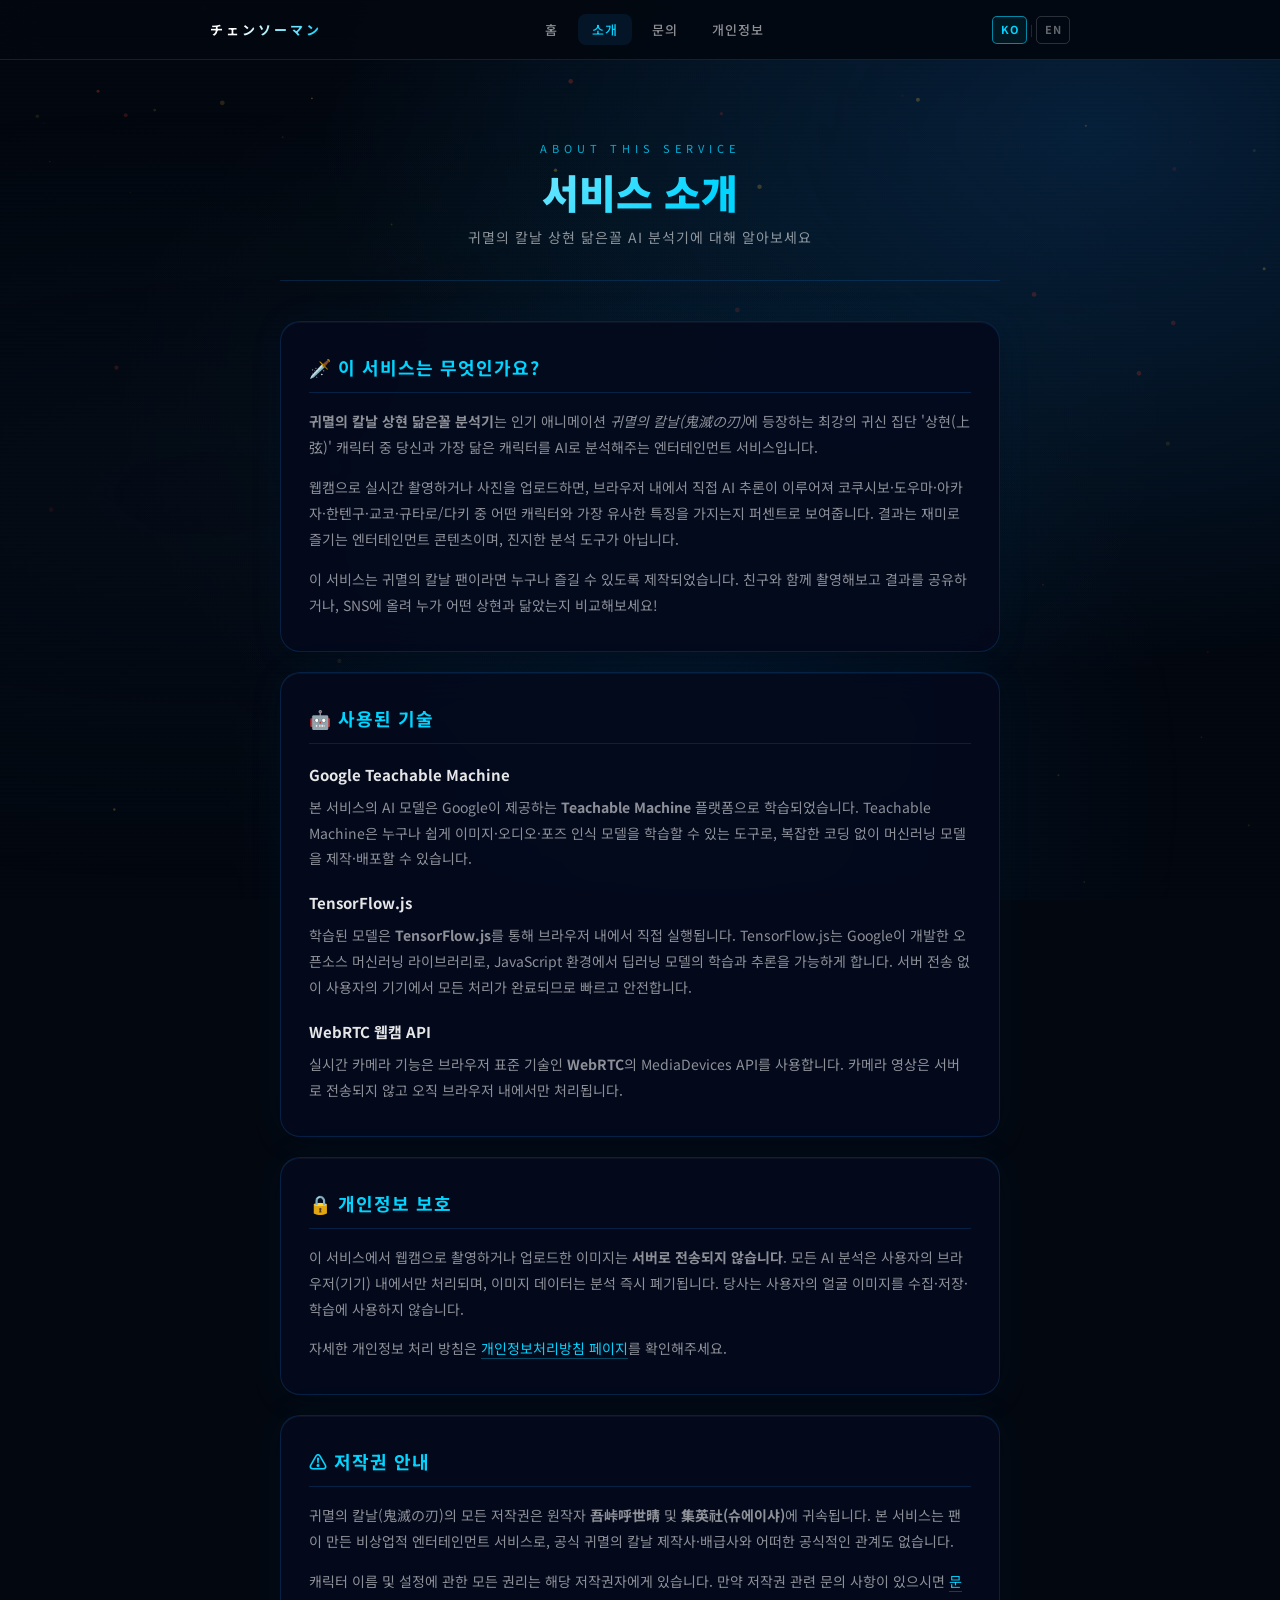
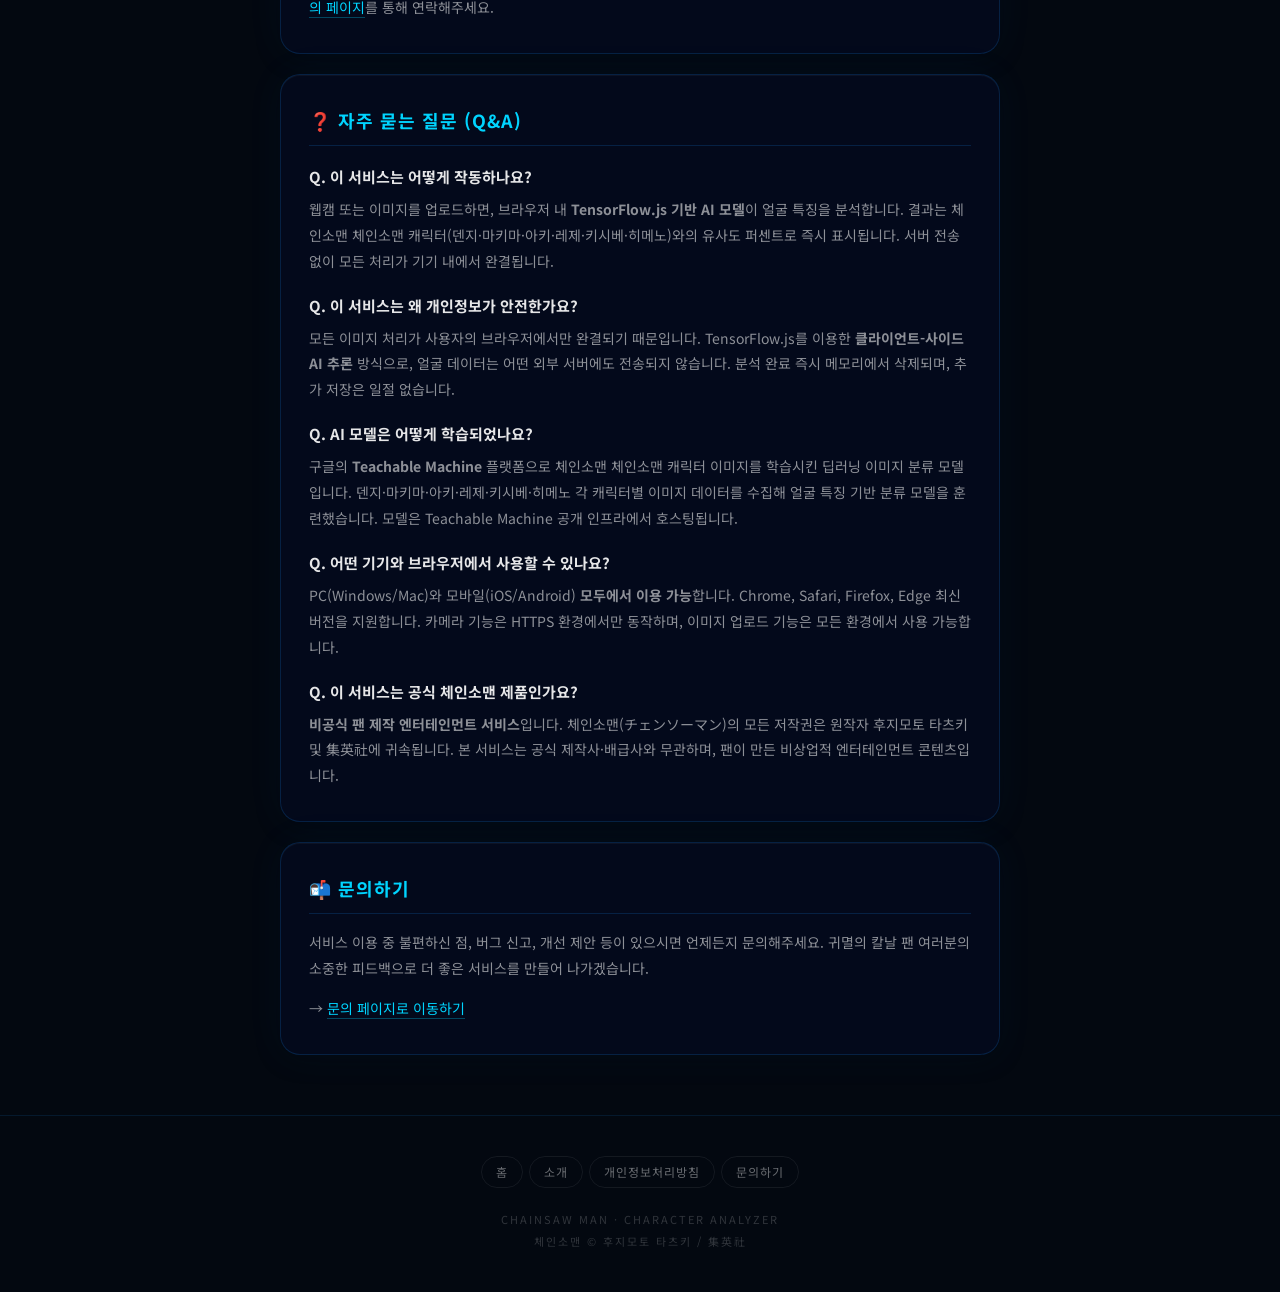
==== commit 7cd9e957: "Reze-themed redesign — electric blue + cyberpunk aesthetic Theme: Blood red → Electric blue (#1a91ff" ====
--- a/about.html
+++ b/about.html
@@ -55,7 +55,7 @@
   <script async src="https://pagead2.googlesyndication.com/pagead/js/adsbygoogle.js?client=ca-pub-9688338422874533" crossorigin="anonymous"></script>
   <link rel="preconnect" href="https://fonts.googleapis.com">
   <link rel="preconnect" href="https://fonts.gstatic.com" crossorigin>
-  <link href="https://fonts.googleapis.com/css2?family=Noto+Sans+KR:wght@300;400;700;900&family=Cinzel+Decorative:wght@700&display=swap" rel="stylesheet">
+  <link href="https://fonts.googleapis.com/css2?family=Noto+Sans+KR:wght@300;400;700;900&family=Orbitron:wght@400;700;900&display=swap" rel="stylesheet">
   <link rel="stylesheet" href="/style.css">
   <script type="application/ld+json">
   {
--- a/style.css
+++ b/style.css
@@ -3,19 +3,19 @@
    ================================================================ */
 
 :root {
-  /* 기본값: main.js 가 site.config.js 의 theme 값으로 덮어씁니다 */
-  --crimson:          #c0392b;
-  --crimson-rgb:      192, 57, 43;
-  --deep-crimson:     #7b1010;
-  --deep-crimson-rgb: 123, 16, 16;
-  --gold:             #f0c040;
-  --gold-rgb:         240, 192, 64;
-  --gold-glow:        #ffd700;
-  --purple:           #5c0a8a;
-  --purple-rgb:       92, 10, 138;
-  --dark-bg:          #05050f;
-  --card-bg:          rgba(10, 5, 25, 0.85);
-  --border-glow:      rgba(192, 57, 43, 0.6);
+  /* 기본값 (Reze 블루): main.js 가 site.config.js 의 theme 값으로 덮어씁니다 */
+  --crimson:          #1a91ff;
+  --crimson-rgb:      26, 145, 255;
+  --deep-crimson:     #003d80;
+  --deep-crimson-rgb: 0, 61, 128;
+  --gold:             #00d4ff;
+  --gold-rgb:         0, 212, 255;
+  --gold-glow:        #00d4ff;
+  --purple:           #0a1628;
+  --purple-rgb:       10, 22, 40;
+  --dark-bg:          #030810;
+  --card-bg:          rgba(4, 10, 28, 0.93);
+  --border-glow:      rgba(26, 145, 255, 0.6);
   --nav-h:            60px;
   --text-muted:       rgba(255,255,255,0.55);
 }
@@ -33,14 +33,32 @@
   position: relative;
 }
 
+/* 전기 대기광 레이어 */
 body::before {
   content: '';
   position: fixed;
   inset: 0;
   background:
-    radial-gradient(ellipse at 20% 50%, rgba(92,10,138,0.18) 0%, transparent 60%),
-    radial-gradient(ellipse at 80% 20%, rgba(192,57,43,0.15) 0%, transparent 50%),
-    radial-gradient(ellipse at 60% 80%, rgba(123,16,16,0.12) 0%, transparent 50%);
+    radial-gradient(ellipse at 15% 55%, rgba(var(--purple-rgb),0.28) 0%, transparent 55%),
+    radial-gradient(ellipse at 85% 15%, rgba(var(--crimson-rgb),0.18) 0%, transparent 50%),
+    radial-gradient(ellipse at 55% 88%, rgba(var(--deep-crimson-rgb),0.20) 0%, transparent 48%),
+    radial-gradient(ellipse at 50% 45%, rgba(var(--gold-rgb),0.04) 0%, transparent 60%);
+  z-index: 0;
+  pointer-events: none;
+}
+
+/* 스캔라인 텍스처 — 사이버펑크 느낌 */
+body::after {
+  content: '';
+  position: fixed;
+  inset: 0;
+  background: repeating-linear-gradient(
+    0deg,
+    transparent 0px,
+    transparent 2px,
+    rgba(0,0,0,0.022) 2px,
+    rgba(0,0,0,0.022) 4px
+  );
   z-index: 0;
   pointer-events: none;
 }
@@ -58,9 +76,9 @@
   position: fixed;
   top: 0; left: 0; right: 0;
   height: var(--nav-h);
-  background: rgba(5,5,15,0.92);
-  backdrop-filter: blur(16px);
-  border-bottom: 1px solid rgba(192,57,43,0.2);
+  background: rgba(3,8,16,0.94);
+  backdrop-filter: blur(18px);
+  border-bottom: 1px solid rgba(var(--crimson-rgb),0.2);
   z-index: 999;
 }
 
@@ -75,16 +93,17 @@
 }
 
 .nav-logo {
-  font-family: 'Cinzel Decorative', cursive;
-  font-size: 15px;
+  font-family: 'Orbitron', 'Noto Sans KR', sans-serif;
+  font-size: 13px;
   font-weight: 700;
-  background: linear-gradient(135deg, #fff, var(--gold));
+  background: linear-gradient(135deg, #fff 30%, var(--gold));
   -webkit-background-clip: text;
   -webkit-text-fill-color: transparent;
   background-clip: text;
   text-decoration: none;
-  letter-spacing: 2px;
+  letter-spacing: 3px;
   white-space: nowrap;
+  text-shadow: none;
 }
 
 .nav-links {
@@ -94,7 +113,7 @@
 }
 
 .nav-links a {
-  color: rgba(255,255,255,0.6);
+  color: rgba(255,255,255,0.55);
   text-decoration: none;
   font-size: 13px;
   font-weight: 500;
@@ -107,12 +126,12 @@
 
 .nav-links a:hover {
   color: #fff;
-  background: rgba(192,57,43,0.15);
+  background: rgba(var(--crimson-rgb),0.12);
 }
 
 .nav-links a.active {
   color: var(--gold);
-  background: rgba(192,57,43,0.12);
+  background: rgba(var(--crimson-rgb),0.10);
 }
 
 .nav-hamburger {
@@ -134,8 +153,8 @@
 .nav-mobile {
   display: none;
   flex-direction: column;
-  background: rgba(5,5,15,0.97);
-  border-bottom: 1px solid rgba(192,57,43,0.2);
+  background: rgba(3,8,16,0.97);
+  border-bottom: 1px solid rgba(var(--crimson-rgb),0.2);
   padding: 8px 12px 12px;
 }
 .nav-mobile.open { display: flex; }
@@ -153,7 +172,7 @@
 }
 .nav-mobile a:hover, .nav-mobile a.active {
   color: var(--gold);
-  background: rgba(192,57,43,0.1);
+  background: rgba(var(--crimson-rgb),0.1);
 }
 
 @media (max-width: 640px) {
@@ -167,7 +186,7 @@
   z-index: 1;
   text-align: center;
   padding: 40px 20px;
-  border-top: 1px solid rgba(192,57,43,0.15);
+  border-top: 1px solid rgba(var(--crimson-rgb),0.12);
   margin-top: 60px;
 }
 
@@ -180,12 +199,12 @@
 }
 
 .footer-links a {
-  color: rgba(255,255,255,0.45);
+  color: rgba(255,255,255,0.4);
   text-decoration: none;
   font-size: 12px;
   padding: 6px 14px;
   border-radius: 20px;
-  border: 1px solid rgba(255,255,255,0.08);
+  border: 1px solid rgba(255,255,255,0.07);
   transition: all 0.2s;
   letter-spacing: 1px;
   min-height: 32px;
@@ -194,12 +213,12 @@
 }
 .footer-links a:hover {
   color: var(--gold);
-  border-color: rgba(240,192,64,0.3);
+  border-color: rgba(var(--gold-rgb),0.3);
 }
 
 .footer-copy {
   font-size: 11px;
-  color: rgba(255,255,255,0.2);
+  color: rgba(255,255,255,0.18);
   letter-spacing: 2px;
   line-height: 2;
 }
@@ -216,7 +235,7 @@
 .page-hero {
   text-align: center;
   padding: 40px 0 32px;
-  border-bottom: 1px solid rgba(192,57,43,0.2);
+  border-bottom: 1px solid rgba(var(--crimson-rgb),0.18);
   margin-bottom: 40px;
 }
 
@@ -250,12 +269,15 @@
 /* 콘텐츠 섹션 */
 .content-section {
   background: var(--card-bg);
-  border: 1px solid rgba(192,57,43,0.2);
+  border: 1px solid rgba(var(--crimson-rgb),0.18);
   border-radius: 20px;
   padding: 32px 28px;
   margin-bottom: 20px;
-  backdrop-filter: blur(16px);
-  box-shadow: 0 0 40px rgba(92,10,138,0.06);
+  backdrop-filter: blur(18px);
+  box-shadow:
+    0 0 40px rgba(var(--crimson-rgb),0.05),
+    0 4px 24px rgba(0,0,0,0.3),
+    inset 0 1px 0 rgba(255,255,255,0.04);
 }
 
 .content-section h2 {
@@ -264,7 +286,7 @@
   color: var(--gold);
   margin-bottom: 16px;
   padding-bottom: 12px;
-  border-bottom: 1px solid rgba(192,57,43,0.2);
+  border-bottom: 1px solid rgba(var(--crimson-rgb),0.18);
   letter-spacing: 1px;
 }
 
@@ -297,21 +319,19 @@
 .content-section a {
   color: var(--gold);
   text-decoration: none;
-  border-bottom: 1px solid rgba(240,192,64,0.3);
+  border-bottom: 1px solid rgba(var(--gold-rgb),0.3);
   transition: border-color 0.2s;
 }
 .content-section a:hover { border-color: var(--gold); }
 
 /* 폼 스타일 */
-.form-group {
-  margin-bottom: 18px;
-}
+.form-group { margin-bottom: 18px; }
 .form-group label {
   display: block;
   font-size: 12px;
   font-weight: 700;
   letter-spacing: 2px;
-  color: rgba(255,255,255,0.5);
+  color: rgba(255,255,255,0.45);
   margin-bottom: 8px;
   text-transform: uppercase;
 }
@@ -319,8 +339,8 @@
 .form-group textarea,
 .form-group select {
   width: 100%;
-  background: rgba(255,255,255,0.05);
-  border: 1px solid rgba(255,255,255,0.1);
+  background: rgba(255,255,255,0.04);
+  border: 1px solid rgba(var(--crimson-rgb),0.15);
   border-radius: 10px;
   padding: 13px 16px;
   color: #fff;
@@ -333,16 +353,11 @@
 .form-group input:focus,
 .form-group textarea:focus {
   border-color: var(--crimson);
-  box-shadow: 0 0 0 3px rgba(192,57,43,0.15);
-}
-.form-group textarea {
-  min-height: 130px;
-  resize: vertical;
-}
+  box-shadow: 0 0 0 3px rgba(var(--crimson-rgb),0.15);
+}
+.form-group textarea { min-height: 130px; resize: vertical; }
 .form-group input::placeholder,
-.form-group textarea::placeholder {
-  color: rgba(255,255,255,0.2);
-}
+.form-group textarea::placeholder { color: rgba(255,255,255,0.18); }
 
 .btn-submit {
   width: 100%;
@@ -357,11 +372,11 @@
   letter-spacing: 2px;
   cursor: pointer;
   transition: all 0.3s;
-  box-shadow: 0 4px 20px rgba(192,57,43,0.4);
+  box-shadow: 0 4px 20px rgba(var(--crimson-rgb),0.35);
   min-height: 52px;
 }
 .btn-submit:hover {
-  box-shadow: 0 6px 28px rgba(192,57,43,0.6);
+  box-shadow: 0 6px 28px rgba(var(--crimson-rgb),0.55);
   transform: translateY(-1px);
 }
 .btn-submit:active { transform: scale(0.98); }
@@ -377,18 +392,17 @@
 }
 .form-msg.success {
   display: block;
-  background: rgba(39,174,96,0.15);
+  background: rgba(39,174,96,0.12);
   border: 1px solid rgba(39,174,96,0.3);
   color: #6dde9a;
 }
 .form-msg.error {
   display: block;
-  background: rgba(192,57,43,0.15);
-  border: 1px solid rgba(192,57,43,0.3);
-  color: #ff8a80;
-}
-
-/* 모바일 폼 */
+  background: rgba(var(--crimson-rgb),0.12);
+  border: 1px solid rgba(var(--crimson-rgb),0.25);
+  color: #80d4ff;
+}
+
 @media (max-width: 480px) {
   .content-section { padding: 24px 18px; }
   .page-wrapper { padding-top: calc(var(--nav-h) + 24px); }
@@ -415,9 +429,9 @@
 }
 .lang-btn {
   background: none;
-  border: 1px solid rgba(255,255,255,0.18);
+  border: 1px solid rgba(255,255,255,0.16);
   border-radius: 5px;
-  color: rgba(255,255,255,0.4);
+  color: rgba(255,255,255,0.38);
   font-size: 11px;
   font-weight: 700;
   padding: 3px 8px;
@@ -430,26 +444,24 @@
 }
 .lang-btn:hover {
   color: rgba(255,255,255,0.8);
-  border-color: rgba(255,255,255,0.35);
+  border-color: rgba(255,255,255,0.32);
 }
 .lang-btn.active {
   color: var(--gold);
-  border-color: var(--gold);
-  background: rgba(240,192,64,0.08);
+  border-color: rgba(var(--gold-rgb),0.6);
+  background: rgba(var(--gold-rgb),0.08);
 }
 .lang-sep {
-  color: rgba(255,255,255,0.2);
+  color: rgba(255,255,255,0.18);
   font-size: 11px;
   user-select: none;
   line-height: 1;
 }
-/* 모바일 nav 드롭다운 내 언어 버튼 */
 .lang-toggle-mobile {
   padding: 8px 16px 4px;
   justify-content: flex-start;
 }
 @media (max-width: 640px) {
-  /* 데스크톱 전용 lang-toggle 숨김 (nav-inner 내부 것만) */
   .nav-inner .lang-toggle { display: flex; }
 }
 
@@ -471,71 +483,79 @@
 /* 헤더 */
 .site-header { width: 100%; text-align: center; padding: 32px 20px 16px; }
 .header-deco {
-  font-family: 'Cinzel Decorative', cursive;
-  font-size: clamp(10px, 2vw, 12px);
-  letter-spacing: 6px;
+  font-family: 'Orbitron', 'Noto Sans KR', sans-serif;
+  font-size: clamp(9px, 1.8vw, 11px);
+  letter-spacing: 7px;
   color: var(--gold);
   text-transform: uppercase;
-  opacity: 0.8;
-  margin-bottom: 12px;
+  opacity: 0.75;
+  margin-bottom: 14px;
   animation: fadeSlideDown 0.9s ease both;
 }
+
+/* 메인 타이틀 — 글리치 + 전기 글로우 */
 .title-jp {
-  font-size: clamp(30px, 7vw, 58px);
+  font-size: clamp(28px, 7vw, 56px);
   font-weight: 900;
   line-height: 1.05;
   letter-spacing: 2px;
-  background: linear-gradient(135deg, #ffffff 0%, var(--gold) 50%, var(--crimson) 100%);
+  background: linear-gradient(135deg, #ffffff 0%, var(--gold) 45%, var(--crimson) 100%);
   -webkit-background-clip: text;
   -webkit-text-fill-color: transparent;
   background-clip: text;
-  filter: drop-shadow(0 0 20px rgba(var(--crimson-rgb), 0.5));
-  animation: fadeSlideDown 0.9s 0.08s ease both;
+  filter: drop-shadow(0 0 22px rgba(var(--crimson-rgb), 0.55));
+  animation: fadeSlideDown 0.9s 0.08s ease both, glitchTitle 8s 3s ease-in-out infinite;
+  white-space: pre-line;
 }
 .title-sub {
-  font-size: clamp(13px, 2.5vw, 17px);
-  color: rgba(255,255,255,0.5);
+  font-size: clamp(12px, 2.3vw, 16px);
+  color: rgba(255,255,255,0.45);
   letter-spacing: 3px;
-  margin-top: 10px;
+  margin-top: 12px;
   animation: fadeSlideDown 0.9s 0.16s ease both;
 }
 .badge-row {
   display: flex;
   justify-content: center;
   gap: 6px;
-  margin-top: 16px;
+  margin-top: 18px;
   flex-wrap: wrap;
   animation: fadeSlideDown 0.9s 0.24s ease both;
 }
 .badge {
-  font-size: 11px;
+  font-size: 10px;
   padding: 4px 12px;
   border-radius: 20px;
-  border: 1px solid rgba(var(--crimson-rgb), 0.5);
-  background: rgba(var(--crimson-rgb), 0.1);
-  color: #ff8a80;
+  border: 1px solid rgba(var(--crimson-rgb), 0.45);
+  background: rgba(var(--crimson-rgb), 0.08);
+  color: var(--gold);
   letter-spacing: 2px;
 }
+
+/* 전기 구분선 */
 .divider {
-  width: min(500px, 90%);
+  width: min(480px, 90%);
   height: 1px;
   background: linear-gradient(90deg, transparent, var(--crimson), var(--gold), var(--crimson), transparent);
   margin: 24px auto;
   animation: fadeSlideDown 0.9s 0.28s ease both;
-}
-
-/* AI 도구 카드 */
+  box-shadow: 0 0 8px rgba(var(--gold-rgb), 0.3);
+}
+
+/* AI 도구 카드 — 글래스모피즘 */
 .main-card {
   background: var(--card-bg);
-  border: 1px solid rgba(var(--crimson-rgb), 0.3);
+  border: 1px solid rgba(var(--crimson-rgb), 0.28);
   border-radius: 24px;
   padding: 28px 24px;
   width: min(520px, 100%);
   box-shadow:
-    0 0 60px rgba(var(--crimson-rgb), 0.1),
-    0 0 120px rgba(var(--purple-rgb), 0.08),
-    inset 0 1px 0 rgba(255,255,255,0.05);
-  backdrop-filter: blur(20px);
+    0 0 0 1px rgba(var(--gold-rgb), 0.04),
+    0 0 60px rgba(var(--crimson-rgb), 0.12),
+    0 0 120px rgba(var(--deep-crimson-rgb), 0.10),
+    0 8px 32px rgba(0,0,0,0.4),
+    inset 0 1px 0 rgba(255,255,255,0.06);
+  backdrop-filter: blur(24px);
   animation: fadeSlideUp 0.9s 0.32s ease both;
   position: relative;
 }
@@ -550,7 +570,7 @@
 .scan-inner::before, .scan-inner::after {
   content: '';
   position: absolute;
-  width: 24px; height: 24px;
+  width: 26px; height: 26px;
   border-color: var(--gold);
   border-style: solid;
 }
@@ -560,6 +580,7 @@
 .scan-inner::after  { bottom:0; right:0; border-width:0 3px 3px 0; border-radius:0 0 4px 0; }
 .scan-inner { position: absolute; inset: 0; }
 
+/* 전기 링 */
 .ring {
   position: absolute;
   inset: -12px;
@@ -572,12 +593,14 @@
   transition: opacity 0.4s;
 }
 .ring-2 {
-  inset: -20px;
-  border-top-color: var(--purple);
-  border-bottom-color: var(--crimson);
+  inset: -22px;
+  border-top-color: var(--deep-crimson);
+  border-bottom-color: var(--gold);
   animation: spin 5s linear infinite reverse;
 }
 .scanning .ring { opacity: 1; }
+.scanning .ring     { box-shadow: 0 0 12px rgba(var(--crimson-rgb),0.6); }
+.scanning .ring-2   { box-shadow: 0 0 8px rgba(var(--gold-rgb),0.4); }
 
 #webcam-container {
   width: 220px; height: 220px;
@@ -586,7 +609,7 @@
   position: absolute;
   top: 50%; left: 50%;
   transform: translate(-50%, -50%);
-  background: rgba(0,0,0,0.5);
+  background: rgba(0,0,0,0.6);
   display: flex;
   align-items: center;
   justify-content: center;
@@ -598,20 +621,27 @@
 .cam-placeholder {
   display: flex; flex-direction: column;
   align-items: center; gap: 10px;
-  color: rgba(255,255,255,0.3);
+  color: rgba(255,255,255,0.25);
   font-size: 13px; text-align: center;
 }
-.cam-placeholder svg { width: 48px; height: 48px; opacity: 0.3; }
-
+.cam-placeholder svg { width: 48px; height: 48px; opacity: 0.25; }
+
+/* 전기 스캔라인 */
 .scan-line {
   position: absolute;
   left: 8px; right: 8px; height: 2px;
-  background: linear-gradient(90deg, transparent, var(--crimson), rgba(255,0,0,0.8), var(--crimson), transparent);
+  background: linear-gradient(90deg,
+    transparent,
+    rgba(var(--crimson-rgb),0.6),
+    var(--gold),
+    rgba(var(--crimson-rgb),0.6),
+    transparent
+  );
   top: 8px;
   animation: scanLine 2s ease-in-out infinite;
   opacity: 0;
   border-radius: 1px;
-  box-shadow: 0 0 8px var(--crimson);
+  box-shadow: 0 0 12px rgba(var(--gold-rgb),0.7), 0 0 4px rgba(var(--crimson-rgb),0.5);
 }
 .scanning .scan-line { opacity: 1; }
 
@@ -619,14 +649,15 @@
 .mode-tabs {
   display: flex; gap: 8px;
   margin-bottom: 18px;
-  background: rgba(255,255,255,0.04);
+  background: rgba(0,0,0,0.25);
   border-radius: 12px; padding: 4px;
+  border: 1px solid rgba(var(--crimson-rgb),0.1);
 }
 .tab-btn {
   flex: 1; padding: 10px;
   border: none; border-radius: 9px;
   background: transparent;
-  color: rgba(255,255,255,0.45);
+  color: rgba(255,255,255,0.4);
   font-family: 'Noto Sans KR', sans-serif;
   font-size: 13px; cursor: pointer;
   transition: all 0.25s; letter-spacing: 1px;
@@ -635,7 +666,7 @@
 .tab-btn.active {
   background: linear-gradient(135deg, var(--deep-crimson), var(--purple));
   color: #fff;
-  box-shadow: 0 2px 12px rgba(var(--crimson-rgb), 0.4);
+  box-shadow: 0 2px 14px rgba(var(--crimson-rgb),0.4), inset 0 1px 0 rgba(255,255,255,0.1);
 }
 
 /* 버튼 */
@@ -657,42 +688,51 @@
 }
 .btn-main:hover::before { opacity: 1; }
 .btn-main:active { transform: scale(0.97); }
+
+/* 전기 스파크 버튼 */
 .btn-scan {
   background: linear-gradient(135deg, var(--deep-crimson) 0%, var(--crimson) 50%, var(--deep-crimson) 100%);
   background-size: 200% 100%;
   color: #fff;
-  box-shadow: 0 4px 20px rgba(var(--crimson-rgb), 0.5);
+  box-shadow: 0 4px 20px rgba(var(--crimson-rgb),0.45), 0 0 0 1px rgba(var(--gold-rgb),0.1);
   animation: shimmer 3s linear infinite;
 }
-.btn-scan:hover { box-shadow: 0 6px 28px rgba(var(--crimson-rgb), 0.7); transform: translateY(-1px); }
-.btn-scan:disabled { opacity: 0.4; cursor: not-allowed; transform: none; animation: none; }
+.btn-scan:hover {
+  box-shadow: 0 6px 28px rgba(var(--crimson-rgb),0.65), 0 0 20px rgba(var(--gold-rgb),0.2);
+  transform: translateY(-1px);
+}
+.btn-scan:disabled { opacity: 0.35; cursor: not-allowed; transform: none; animation: none; }
 .btn-reset {
-  background: rgba(255,255,255,0.07);
-  color: rgba(255,255,255,0.6);
-  border: 1px solid rgba(255,255,255,0.1);
+  background: rgba(255,255,255,0.06);
+  color: rgba(255,255,255,0.55);
+  border: 1px solid rgba(255,255,255,0.09);
   flex: 0 0 auto; padding: 14px 18px; font-size: 18px;
 }
-.btn-reset:hover { background: rgba(255,255,255,0.12); color: #fff; }
+.btn-reset:hover { background: rgba(255,255,255,0.11); color: #fff; }
 
 /* 업로드 */
 .upload-area {
-  border: 2px dashed rgba(var(--crimson-rgb), 0.35);
+  border: 2px dashed rgba(var(--crimson-rgb),0.3);
   border-radius: 14px; padding: 28px;
   text-align: center; cursor: pointer;
   transition: all 0.3s;
-  background: rgba(var(--crimson-rgb), 0.04); display: none;
+  background: rgba(var(--crimson-rgb),0.03); display: none;
 }
 .upload-area.active-tab { display: block; }
-.upload-area:hover { border-color: var(--crimson); background: rgba(var(--crimson-rgb), 0.08); }
+.upload-area:hover {
+  border-color: var(--crimson);
+  background: rgba(var(--crimson-rgb),0.07);
+  box-shadow: 0 0 20px rgba(var(--crimson-rgb),0.1);
+}
 .upload-area svg { width: 36px; height: 36px; color: var(--crimson); margin-bottom: 8px; }
-.upload-area p { font-size: 13px; color: rgba(255,255,255,0.5); }
+.upload-area p { font-size: 13px; color: rgba(255,255,255,0.45); }
 .upload-area p strong { color: var(--gold); }
 #file-input { display: none; }
 
 /* 로딩 */
 .loading-overlay {
   position: absolute; inset: 0;
-  background: rgba(5,5,15,0.88);
+  background: rgba(3,8,16,0.9);
   border-radius: 24px;
   display: flex; flex-direction: column;
   align-items: center; justify-content: center; gap: 14px;
@@ -701,26 +741,31 @@
 .loading-overlay.show { opacity: 1; pointer-events: all; }
 .spinner {
   width: 40px; height: 40px;
-  border: 3px solid rgba(var(--crimson-rgb), 0.2);
+  border: 3px solid rgba(var(--crimson-rgb),0.15);
   border-top-color: var(--crimson);
   border-right-color: var(--gold);
   border-radius: 50%;
   animation: spin 0.8s linear infinite;
-}
-.loading-text { font-size: 12px; letter-spacing: 3px; color: rgba(255,255,255,0.5); }
+  box-shadow: 0 0 16px rgba(var(--crimson-rgb),0.3);
+}
+.loading-text { font-size: 12px; letter-spacing: 3px; color: rgba(255,255,255,0.4); }
 
 /* 결과 */
 #result-section { width: min(520px, 100%); margin-top: 18px; display: none; }
-#result-section.show { display: block; animation: fadeSlideUp 0.6s ease both; }
+#result-section.show { display: block; animation: explodeReveal 0.6s ease both; }
 
 .result-hero {
   background: var(--card-bg);
-  border: 1px solid rgba(var(--gold-rgb), 0.3);
-  border-radius: 20px; padding: 26px;
+  border: 1px solid rgba(var(--gold-rgb),0.28);
+  border-radius: 20px; padding: 28px;
   text-align: center;
-  backdrop-filter: blur(20px);
+  backdrop-filter: blur(24px);
   margin-bottom: 14px;
-  animation: pulseGlow 3s ease-in-out infinite;
+  animation: pulseGlow 3.5s ease-in-out infinite;
+  box-shadow:
+    0 0 40px rgba(var(--crimson-rgb),0.08),
+    0 0 0 1px rgba(var(--gold-rgb),0.05),
+    0 8px 32px rgba(0,0,0,0.4);
 }
 .demon-eye { width: 60px; height: 60px; margin: 0 auto 14px; }
 .demon-eye svg { width: 100%; height: 100%; }
@@ -729,62 +774,74 @@
   font-size: clamp(28px, 7vw, 42px); font-weight: 900;
   background: linear-gradient(135deg, #fff 0%, var(--gold) 60%);
   -webkit-background-clip: text; -webkit-text-fill-color: transparent; background-clip: text;
-  filter: drop-shadow(0 0 16px rgba(var(--gold-rgb), 0.4));
+  filter: drop-shadow(0 0 18px rgba(var(--gold-rgb),0.5));
   letter-spacing: 3px; margin-bottom: 4px;
 }
-.result-rank  { font-size: 13px; color: var(--crimson); letter-spacing: 3px; margin-bottom: 18px; }
+.result-rank  { font-size: 13px; color: var(--crimson); letter-spacing: 3px; margin-bottom: 18px; opacity: 0.9; }
 .result-desc  { font-size: 13px; color: rgba(255,255,255,0.55); line-height: 1.7; max-width: 320px; margin: 0 auto 18px; }
-.result-score-big { font-size: 52px; font-weight: 900; color: var(--gold); text-shadow: 0 0 30px rgba(var(--gold-rgb), 0.5); line-height: 1; }
-.result-score-label { font-size: 11px; color: rgba(255,255,255,0.4); letter-spacing: 2px; margin-top: 4px; }
+.result-score-big {
+  font-size: 56px; font-weight: 900; color: var(--gold);
+  text-shadow: 0 0 30px rgba(var(--gold-rgb),0.6), 0 0 60px rgba(var(--crimson-rgb),0.2);
+  line-height: 1;
+  font-family: 'Orbitron', 'Noto Sans KR', sans-serif;
+}
+.result-score-label { font-size: 11px; color: rgba(255,255,255,0.38); letter-spacing: 2px; margin-top: 6px; }
 
 .all-results {
   background: var(--card-bg);
-  border: 1px solid rgba(var(--crimson-rgb), 0.2);
+  border: 1px solid rgba(var(--crimson-rgb),0.18);
   border-radius: 20px; padding: 22px;
   backdrop-filter: blur(20px);
-}
-.all-results h3 { font-size: 11px; letter-spacing: 4px; color: rgba(255,255,255,0.4); margin-bottom: 16px; text-transform: uppercase; }
+  box-shadow: 0 4px 24px rgba(0,0,0,0.3);
+}
+.all-results h3 { font-size: 11px; letter-spacing: 4px; color: rgba(255,255,255,0.35); margin-bottom: 16px; text-transform: uppercase; }
 .pred-row { display: flex; align-items: center; gap: 12px; margin-bottom: 13px; }
 .pred-row:last-child { margin-bottom: 0; }
-.pred-name { font-size: 13px; font-weight: 700; min-width: 72px; color: rgba(255,255,255,0.85); }
-.pred-bar-wrap { flex: 1; height: 6px; background: rgba(255,255,255,0.07); border-radius: 3px; overflow: hidden; }
+.pred-name { font-size: 13px; font-weight: 700; min-width: 72px; color: rgba(255,255,255,0.82); }
+.pred-bar-wrap { flex: 1; height: 5px; background: rgba(255,255,255,0.06); border-radius: 3px; overflow: hidden; }
 .pred-bar { height: 100%; border-radius: 3px; transition: width 0.8s cubic-bezier(0.16,1,0.3,1); width: 0%; }
-.pred-bar.top   { background: linear-gradient(90deg, var(--deep-crimson), var(--gold)); box-shadow: 0 0 8px rgba(var(--gold-rgb), 0.4); }
-.pred-bar.other { background: linear-gradient(90deg, rgba(var(--purple-rgb), 0.8), rgba(var(--crimson-rgb), 0.6)); }
-.pred-pct       { font-size: 12px; color: rgba(255,255,255,0.5); min-width: 38px; text-align: right; }
+.pred-bar.top   { background: linear-gradient(90deg, var(--deep-crimson), var(--gold)); box-shadow: 0 0 10px rgba(var(--gold-rgb),0.5); }
+.pred-bar.other { background: linear-gradient(90deg, rgba(var(--deep-crimson-rgb),0.9), rgba(var(--crimson-rgb),0.5)); }
+.pred-pct       { font-size: 12px; color: rgba(255,255,255,0.45); min-width: 38px; text-align: right; }
 .pred-pct.top   { color: var(--gold); font-weight: 700; }
 
-#status-msg { text-align: center; font-size: 12px; color: rgba(255,255,255,0.3); margin-top: 12px; letter-spacing: 1px; min-height: 18px; }
+#status-msg { text-align: center; font-size: 12px; color: rgba(255,255,255,0.28); margin-top: 12px; letter-spacing: 1px; min-height: 18px; }
 
 /* 가이드 섹션 */
 .guide-section { width: min(760px, 100%); margin-top: 50px; }
 .guide-title {
   text-align: center;
-  font-size: clamp(18px, 4vw, 26px); font-weight: 900;
+  font-size: clamp(17px, 4vw, 24px); font-weight: 900;
   color: var(--gold); letter-spacing: 2px; margin-bottom: 6px;
 }
 .guide-title-sub {
-  text-align: center; font-size: 13px;
-  color: rgba(255,255,255,0.35); letter-spacing: 2px; margin-bottom: 28px;
+  text-align: center; font-size: 12px;
+  color: rgba(255,255,255,0.3); letter-spacing: 2px; margin-bottom: 28px;
 }
 .guide-card {
   background: var(--card-bg);
-  border: 1px solid rgba(var(--crimson-rgb), 0.2);
+  border: 1px solid rgba(var(--crimson-rgb),0.16);
   border-radius: 20px; padding: 26px 24px;
-  margin-bottom: 16px; backdrop-filter: blur(16px);
+  margin-bottom: 16px; backdrop-filter: blur(18px);
+  box-shadow: 0 4px 20px rgba(0,0,0,0.25), inset 0 1px 0 rgba(255,255,255,0.04);
+  transition: border-color 0.3s, box-shadow 0.3s;
+}
+.guide-card:hover {
+  border-color: rgba(var(--crimson-rgb),0.35);
+  box-shadow: 0 4px 20px rgba(0,0,0,0.3), 0 0 20px rgba(var(--crimson-rgb),0.06);
 }
 .guide-card h2 {
   font-size: 16px; font-weight: 700; color: #fff;
   margin-bottom: 12px; padding-bottom: 10px;
-  border-bottom: 1px solid rgba(var(--crimson-rgb), 0.2);
+  border-bottom: 1px solid rgba(var(--crimson-rgb),0.16);
   display: flex; align-items: center; gap: 8px;
 }
 .guide-card h2 .rank-badge {
   font-size: 10px; padding: 2px 10px; border-radius: 20px;
-  background: rgba(var(--crimson-rgb), 0.2); color: #ff8a80;
+  background: rgba(var(--crimson-rgb),0.15); color: var(--gold);
   letter-spacing: 1px; font-weight: 500;
 }
-.guide-card p { font-size: 14px; color: rgba(255,255,255,0.6); line-height: 1.85; }
+.guide-card p { font-size: 14px; color: rgba(255,255,255,0.58); line-height: 1.85; }
 
 /* 캐릭터 카드 */
 .char-grid { display: grid; grid-template-columns: repeat(auto-fill, minmax(300px, 1fr)); gap: 14px; margin-bottom: 16px; }
@@ -792,8 +849,14 @@
 .char-img-wrap {
   flex-shrink: 0; width: 100px; height: 120px;
   border-radius: 12px; overflow: hidden;
-  border: 1px solid rgba(var(--crimson-rgb), 0.3);
-  background: rgba(0,0,0,0.3);
+  border: 1px solid rgba(var(--crimson-rgb),0.28);
+  background: rgba(0,0,0,0.4);
+  box-shadow: 0 0 16px rgba(var(--crimson-rgb),0.1);
+  transition: border-color 0.3s, box-shadow 0.3s;
+}
+.char-img-wrap:hover {
+  border-color: rgba(var(--gold-rgb),0.5);
+  box-shadow: 0 0 20px rgba(var(--gold-rgb),0.2);
 }
 .char-img-wrap img { width: 100%; height: 100%; object-fit: cover; object-position: top center; display: block; }
 .char-card-text { flex: 1; min-width: 0; }
@@ -810,53 +873,105 @@
   background: linear-gradient(135deg, var(--deep-crimson), var(--crimson));
   display: flex; align-items: center; justify-content: center;
   font-size: 13px; font-weight: 700; color: #fff;
-}
-.step-text { font-size: 14px; color: rgba(255,255,255,0.65); line-height: 1.7; }
+  font-family: 'Orbitron', sans-serif;
+  box-shadow: 0 0 12px rgba(var(--crimson-rgb),0.4);
+}
+.step-text { font-size: 14px; color: rgba(255,255,255,0.62); line-height: 1.7; }
 .step-text strong { color: #fff; }
 
 /* FAQ */
 .faq-item { margin-bottom: 20px; }
 .faq-item:last-child { margin-bottom: 0; }
 .faq-q { font-size: 14px; font-weight: 700; color: var(--gold); margin-bottom: 6px; }
-.faq-a { font-size: 13px; color: rgba(255,255,255,0.6); line-height: 1.8; }
+.faq-a { font-size: 13px; color: rgba(255,255,255,0.58); line-height: 1.8; }
 
 /* Disqus */
 .disqus-wrap {
   width: min(760px, 100%);
   background: var(--card-bg);
-  border: 1px solid rgba(var(--crimson-rgb), 0.2);
+  border: 1px solid rgba(var(--crimson-rgb),0.16);
   border-radius: 20px; padding: 28px 24px;
-  margin-top: 16px; backdrop-filter: blur(16px);
-}
-.disqus-title { font-size: 14px; font-weight: 700; color: rgba(255,255,255,0.5); letter-spacing: 3px; text-transform: uppercase; margin-bottom: 20px; }
-
-/* 애니메이션 */
+  margin-top: 16px; backdrop-filter: blur(18px);
+}
+.disqus-title { font-size: 14px; font-weight: 700; color: rgba(255,255,255,0.45); letter-spacing: 3px; text-transform: uppercase; margin-bottom: 20px; }
+
+/* ================================================================
+   키프레임 애니메이션
+   ================================================================ */
+
 @keyframes fadeSlideDown {
   from { opacity: 0; transform: translateY(-18px); }
   to   { opacity: 1; transform: translateY(0); }
 }
+
+/* 버튼 시머 효과 */
 @keyframes shimmer {
   0%   { background-position: 200% 0; }
   100% { background-position: -200% 0; }
 }
+
+/* 스캔라인 이동 */
 @keyframes scanLine {
   0%   { top: 8px; }
   50%  { top: calc(100% - 8px); }
   100% { top: 8px; }
 }
+
+/* 결과 카드 글로우 펄스 */
 @keyframes pulseGlow {
-  0%,100% { box-shadow: 0 0 40px rgba(var(--gold-rgb), 0.08), 0 0 80px rgba(var(--crimson-rgb), 0.06); }
-  50%      { box-shadow: 0 0 60px rgba(var(--gold-rgb), 0.18), 0 0 100px rgba(var(--crimson-rgb), 0.12); }
-}
-
-/* SNS 공유 */
+  0%,100% {
+    box-shadow:
+      0 0 30px rgba(var(--gold-rgb),0.08),
+      0 0 60px rgba(var(--crimson-rgb),0.06),
+      0 8px 32px rgba(0,0,0,0.4);
+  }
+  50% {
+    box-shadow:
+      0 0 50px rgba(var(--gold-rgb),0.18),
+      0 0 90px rgba(var(--crimson-rgb),0.12),
+      0 8px 32px rgba(0,0,0,0.4);
+  }
+}
+
+/* 결과 폭발 등장 */
+@keyframes explodeReveal {
+  0%   { opacity: 0; transform: scale(0.93); filter: brightness(1.8); }
+  40%  { filter: brightness(1.25); }
+  100% { opacity: 1; transform: scale(1); filter: brightness(1); }
+}
+
+/* 타이틀 글리치 — 레제 폭탄 오라 */
+@keyframes glitchTitle {
+  0%, 85%, 100% {
+    filter: drop-shadow(0 0 22px rgba(var(--crimson-rgb),0.55));
+    transform: translate(0,0) skew(0);
+  }
+  86% {
+    filter: drop-shadow(3px 0 0 rgba(var(--gold-rgb),0.8)) drop-shadow(-3px 0 0 rgba(var(--crimson-rgb),0.6));
+    transform: translate(-3px, 0) skew(-1deg);
+  }
+  87% {
+    filter: drop-shadow(-2px 0 0 rgba(var(--gold-rgb),0.7)) drop-shadow(2px 0 0 rgba(var(--crimson-rgb),0.5));
+    transform: translate(2px, -1px) skew(1deg);
+  }
+  88% {
+    filter: drop-shadow(0 0 28px rgba(var(--crimson-rgb),0.7)) drop-shadow(0 0 14px rgba(var(--gold-rgb),0.4));
+    transform: translate(0,0) skew(0);
+  }
+}
+
+/* ================================================================
+   SNS 공유
+   ================================================================ */
+
 .share-result-card {
   margin-top: 14px; background: var(--card-bg);
-  border: 1px solid rgba(var(--gold-rgb), 0.2);
+  border: 1px solid rgba(var(--gold-rgb),0.18);
   border-radius: 20px; padding: 20px; text-align: center;
-  backdrop-filter: blur(16px); animation: fadeSlideUp 0.5s ease both;
-}
-.share-result-label { font-size: 11px; letter-spacing: 4px; color: rgba(255,255,255,0.35); text-transform: uppercase; margin-bottom: 14px; }
+  backdrop-filter: blur(18px); animation: fadeSlideUp 0.5s ease both;
+  box-shadow: 0 4px 20px rgba(0,0,0,0.3);
+}
+.share-result-label { font-size: 11px; letter-spacing: 4px; color: rgba(255,255,255,0.32); text-transform: uppercase; margin-bottom: 14px; }
 .share-btns { display: flex; gap: 8px; justify-content: center; flex-wrap: wrap; }
 .share-btn {
   padding: 10px 16px; border: none; border-radius: 10px;
@@ -867,32 +982,46 @@
 }
 .share-btn:hover { transform: translateY(-2px); filter: brightness(1.18); }
 .share-btn:active { transform: scale(0.95); }
-.s-save    { background: linear-gradient(135deg, var(--crimson), var(--deep-crimson)); color:#fff; }
-.s-native  { background: linear-gradient(135deg, var(--purple), #8b0080); color:#fff; }
-.s-twitter { background:#000; color:#fff; }
+.s-save    { background: linear-gradient(135deg, var(--deep-crimson), var(--crimson)); color:#fff; box-shadow: 0 2px 12px rgba(var(--crimson-rgb),0.3); }
+.s-native  { background: linear-gradient(135deg, rgba(var(--deep-crimson-rgb),0.9), var(--deep-crimson)); color:#fff; }
+.s-twitter { background:#000; color:#fff; border: 1px solid rgba(255,255,255,0.08); }
 .s-facebook{ background:#1877f2; color:#fff; }
-.s-threads { background:#101010; color:#fff; border:1px solid rgba(255,255,255,0.15); }
-.s-copy    { background:rgba(255,255,255,0.08); color:rgba(255,255,255,0.75); border:1px solid rgba(255,255,255,0.15); }
-.share-hashtags { margin-top: 12px; font-size: 11px; color: rgba(var(--gold-rgb), 0.5); letter-spacing: 1px; }
+.s-threads { background:#101010; color:#fff; border:1px solid rgba(255,255,255,0.12); }
+.s-copy    { background:rgba(255,255,255,0.07); color:rgba(255,255,255,0.72); border:1px solid rgba(255,255,255,0.12); }
+.share-hashtags { margin-top: 12px; font-size: 11px; color: rgba(var(--gold-rgb),0.45); letter-spacing: 1px; }
 
 /* 플로팅 공유 */
 .share-float { position: fixed; right: 16px; bottom: 80px; z-index: 200; display: none; flex-direction: column; align-items: center; gap: 8px; }
 .sf-items { display: flex; flex-direction: column; gap: 8px; opacity: 0; transform: translateY(10px) scale(0.9); pointer-events: none; transition: all 0.25s cubic-bezier(0.16,1,0.3,1); }
 .sf-items.open { opacity:1; transform:translateY(0) scale(1); pointer-events:all; }
-.sf-main { width:50px; height:50px; border-radius:50%; background: linear-gradient(135deg, var(--crimson), var(--deep-crimson)); border:none; color:#fff; font-size:22px; cursor:pointer; box-shadow:0 4px 20px rgba(var(--crimson-rgb),0.55); transition:all 0.3s; display:flex; align-items:center; justify-content:center; }
-.sf-main:hover { transform:scale(1.1); box-shadow:0 6px 28px rgba(var(--crimson-rgb),0.75); }
+.sf-main {
+  width:50px; height:50px; border-radius:50%;
+  background: linear-gradient(135deg, var(--crimson), var(--deep-crimson));
+  border:none; color:#fff; font-size:22px; cursor:pointer;
+  box-shadow:0 4px 20px rgba(var(--crimson-rgb),0.5), 0 0 0 1px rgba(var(--gold-rgb),0.1);
+  transition:all 0.3s; display:flex; align-items:center; justify-content:center;
+}
+.sf-main:hover { transform:scale(1.1); box-shadow:0 6px 28px rgba(var(--crimson-rgb),0.7), 0 0 20px rgba(var(--gold-rgb),0.2); }
 .sf-btn { width:40px; height:40px; border-radius:50%; border:none; font-size:15px; cursor:pointer; font-weight:700; display:flex; align-items:center; justify-content:center; transition:all 0.2s; box-shadow:0 2px 12px rgba(0,0,0,0.35); }
 .sf-btn:hover { transform:scale(1.12); }
 .sf-twitter { background:#000; color:#fff; }
 .sf-facebook{ background:#1877f2; color:#fff; }
-.sf-threads { background:#101010; color:#fff; border:1px solid rgba(255,255,255,0.2); }
-.sf-copy    { background:rgba(20,10,35,0.95); color:rgba(255,255,255,0.8); border:1px solid rgba(255,255,255,0.2); }
-.sf-label   { font-size:9px; color:rgba(255,255,255,0.5); letter-spacing:0.5px; text-align:center; margin-top:2px; }
+.sf-threads { background:#101010; color:#fff; border:1px solid rgba(255,255,255,0.18); }
+.sf-copy    { background:rgba(4,10,28,0.95); color:rgba(255,255,255,0.8); border:1px solid rgba(var(--crimson-rgb),0.25); }
+.sf-label   { font-size:9px; color:rgba(255,255,255,0.45); letter-spacing:0.5px; text-align:center; margin-top:2px; }
 
 /* 복사 토스트 */
-#copy-toast { position:fixed; bottom:140px; left:50%; transform:translateX(-50%); background:rgba(var(--crimson-rgb),0.95); color:#fff; padding:10px 22px; border-radius:20px; font-size:13px; z-index:300; letter-spacing:1px; opacity:0; pointer-events:none; box-shadow:0 4px 20px rgba(var(--crimson-rgb),0.4); transition:opacity 0.3s; white-space:nowrap; }
-
-/* 모바일 반응형 */
+#copy-toast {
+  position:fixed; bottom:140px; left:50%; transform:translateX(-50%);
+  background:rgba(var(--crimson-rgb),0.95); color:#fff;
+  padding:10px 22px; border-radius:20px; font-size:13px;
+  z-index:300; letter-spacing:1px; opacity:0; pointer-events:none;
+  box-shadow:0 4px 20px rgba(var(--crimson-rgb),0.4), 0 0 20px rgba(var(--gold-rgb),0.2);
+  transition:opacity 0.3s; white-space:nowrap;
+  border: 1px solid rgba(var(--gold-rgb),0.2);
+}
+
+/* ── 모바일 반응형 ── */
 @media (max-width: 480px) {
   .wrapper { padding-top: calc(var(--nav-h) + 16px); padding-left: 12px; padding-right: 12px; }
   .main-card { padding: 20px 16px; }
@@ -905,7 +1034,7 @@
   .disqus-wrap { padding: 20px 16px; }
 }
 @media (max-width: 360px) {
-  .title-jp { font-size: 26px; }
+  .title-jp { font-size: 24px; }
   .scan-frame { width: 180px; height: 180px; }
   #webcam-container, #webcam-container canvas, #webcam-container video, #preview-img { width: 160px; height: 160px; }
 }
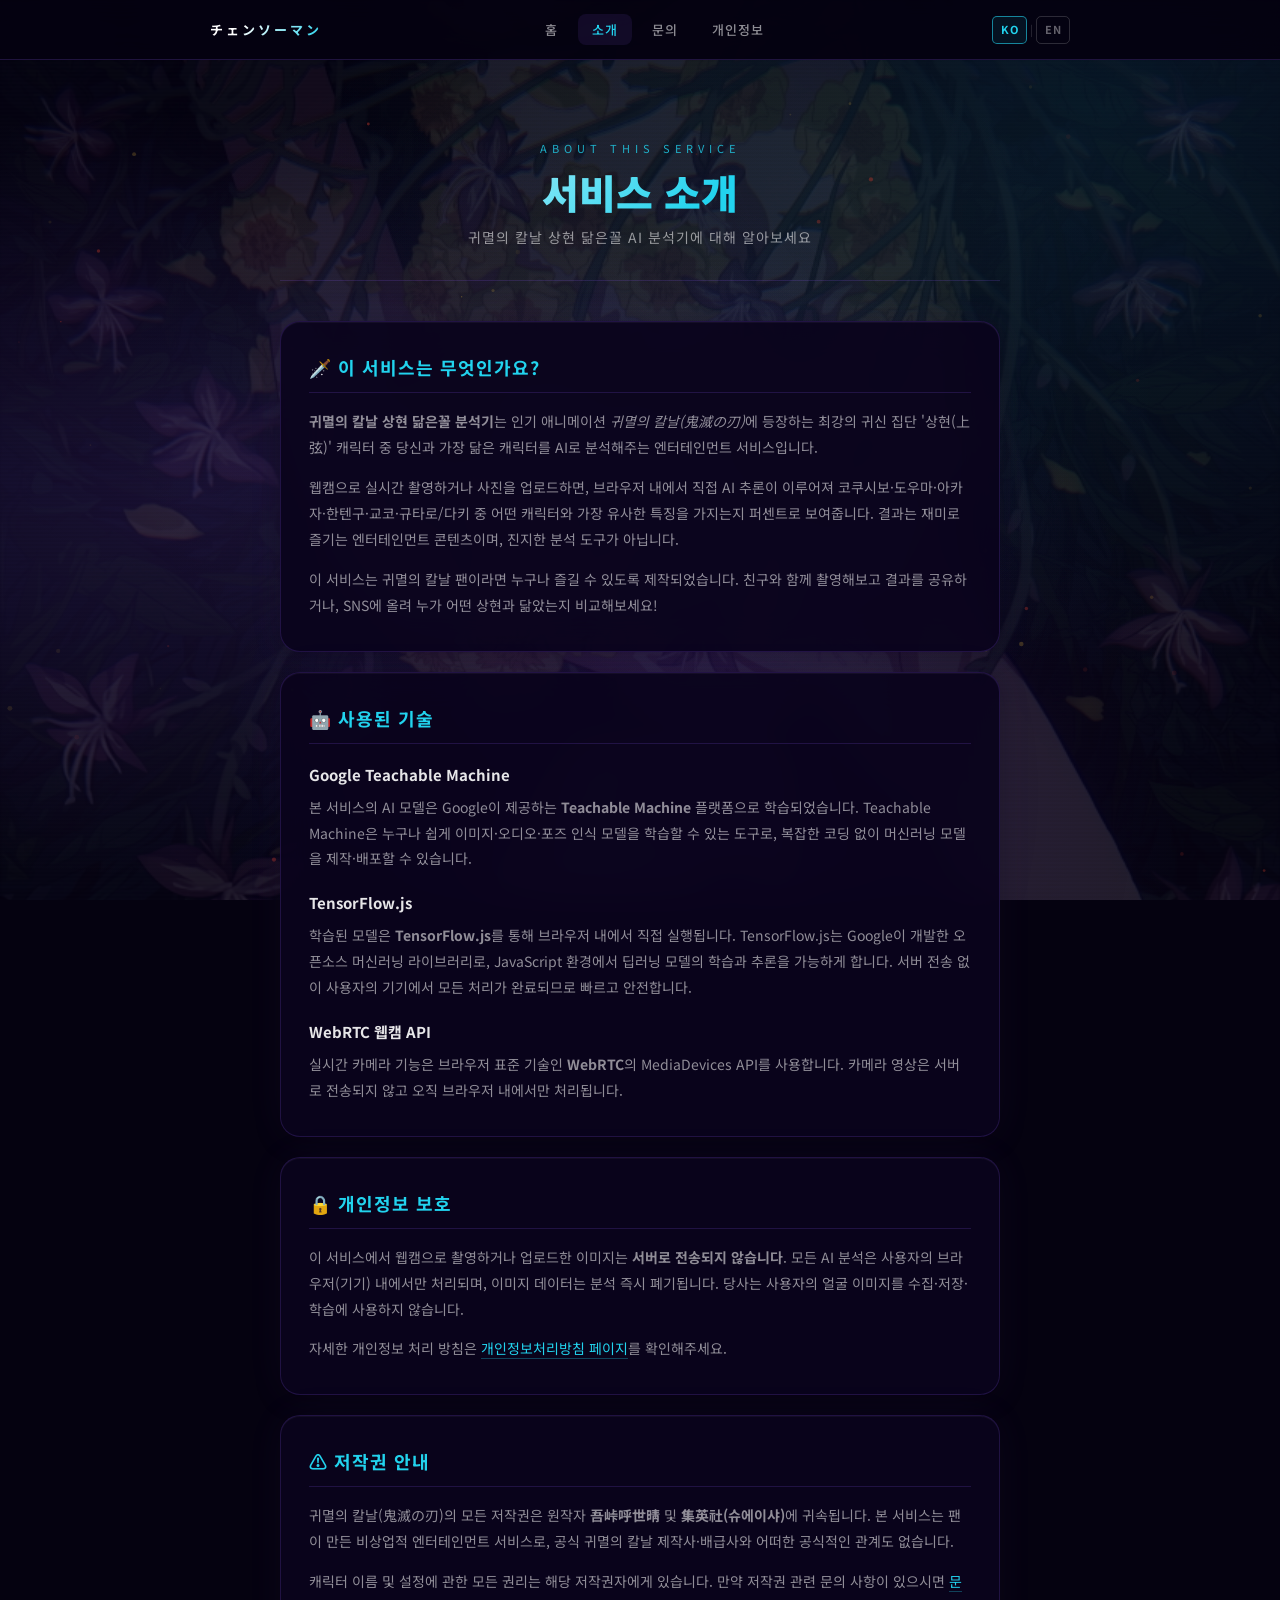
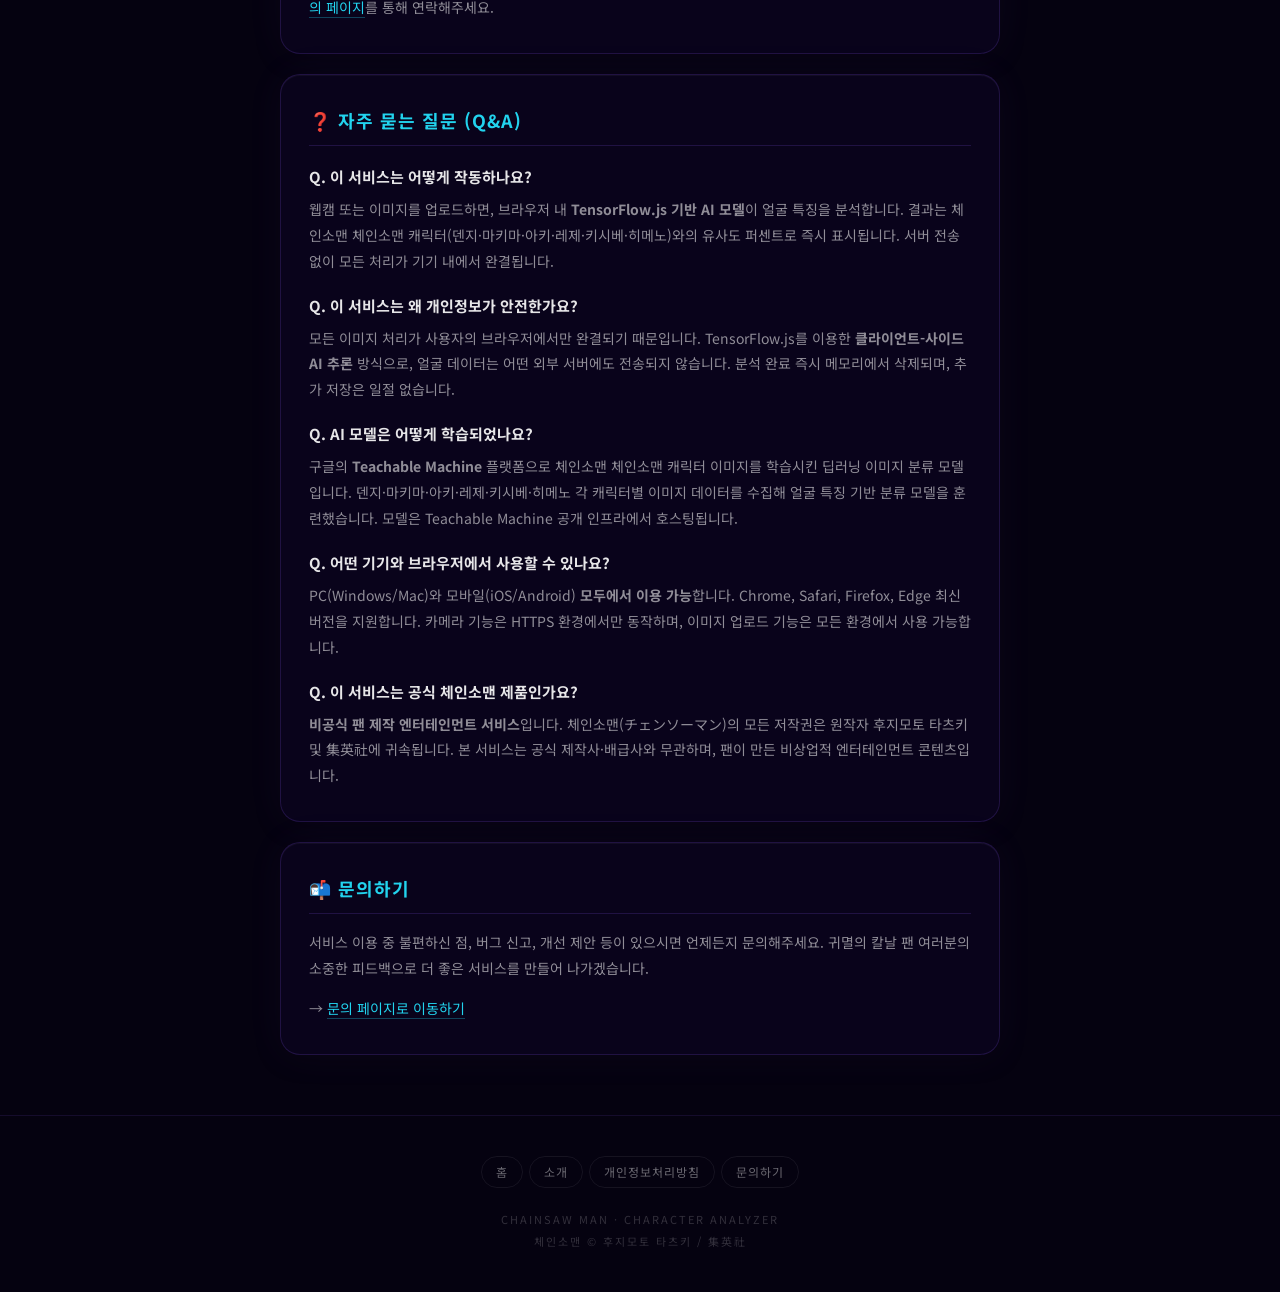
==== commit 28143e34: "Reze poster design, 캐릭터닮은꼴 rename, favicon + Part 1 removal - Rename site/page titles: '닮은꼴' → '캐릭터닮" ====
--- a/about.html
+++ b/about.html
@@ -23,31 +23,31 @@
   <link rel="apple-touch-icon" href="/favicon.ico">
   <link rel="manifest" href="/manifest.json">
   <meta name="apple-mobile-web-app-capable" content="yes">
-  <meta name="apple-mobile-web-app-title" content="체인소맨닮은꼴">
+  <meta name="apple-mobile-web-app-title" content="체인소맨캐릭터닮은꼴">
   <meta name="viewport" content="width=device-width, initial-scale=1.0" />
-  <title>소개 | 체인소맨 닮은꼴</title>
-  <meta name="description" content="체인소맨 닮은꼴 AI 서비스 소개. TensorFlow.js 기반 브라우저 AI로 내 얼굴과 닮은 체인소맨 캐릭터를 분석합니다.">
+  <title>소개 | 체인소맨 캐릭터닮은꼴</title>
+  <meta name="description" content="체인소맨 캐릭터닮은꼴 AI 서비스 소개. TensorFlow.js 기반 브라우저 AI로 내 얼굴과 닮은 체인소맨 캐릭터를 분석합니다.">
   <meta name="robots" content="index, follow">
   <meta name="theme-color" content="#090909">
   <link rel="canonical" href="https://your-domain.pages.dev/about.html">
   <meta property="og:type" content="website">
   <meta property="og:url" content="https://your-domain.pages.dev/about.html">
-  <meta property="og:site_name" content="체인소맨 닮은꼴">
-  <meta property="og:title" content="소개 | 체인소맨 닮은꼴">
-  <meta property="og:description" content="체인소맨 닮은꼴 AI 서비스 소개. TensorFlow.js 기반 브라우저 AI로 내 얼굴과 닮은 체인소맨 캐릭터를 분석합니다.">
+  <meta property="og:site_name" content="체인소맨 캐릭터닮은꼴">
+  <meta property="og:title" content="소개 | 체인소맨 캐릭터닮은꼴">
+  <meta property="og:description" content="체인소맨 캐릭터닮은꼴 AI 서비스 소개. TensorFlow.js 기반 브라우저 AI로 내 얼굴과 닮은 체인소맨 캐릭터를 분석합니다.">
   <meta property="og:image" content="https://your-domain.pages.dev/images/makima.png">
   <meta property="og:image:width" content="600">
   <meta property="og:image:height" content="664">
-  <meta property="og:image:alt" content="체인소맨 닮은꼴 AI 분석기">
+  <meta property="og:image:alt" content="체인소맨 캐릭터닮은꼴 AI 분석기">
   <meta property="og:locale" content="ko_KR">
   <meta property="og:locale:alternate" content="en_US">
   <meta name="twitter:card" content="summary_large_image">
-  <meta name="twitter:title" content="소개 | 체인소맨 닮은꼴">
-  <meta name="twitter:description" content="체인소맨 닮은꼴 AI 서비스 소개. TensorFlow.js 기반 브라우저 AI로 내 얼굴과 닮은 체인소맨 캐릭터를 분석합니다.">
+  <meta name="twitter:title" content="소개 | 체인소맨 캐릭터닮은꼴">
+  <meta name="twitter:description" content="체인소맨 캐릭터닮은꼴 AI 서비스 소개. TensorFlow.js 기반 브라우저 AI로 내 얼굴과 닮은 체인소맨 캐릭터를 분석합니다.">
   <meta name="twitter:image" content="https://your-domain.pages.dev/images/makima.png">
-  <meta name="twitter:image:alt" content="체인소맨 닮은꼴 AI 분석기">
+  <meta name="twitter:image:alt" content="체인소맨 캐릭터닮은꼴 AI 분석기">
   <meta property="og:image:type" content="image/png">
-  <meta name="keywords" content="체인소맨 닮은꼴, AI 분석, 소개, TensorFlow.js, Teachable Machine, WebRTC, 체인소맨, chainsaw man, CSM, 브라우저 AI">
+  <meta name="keywords" content="체인소맨 캐릭터닮은꼴, AI 분석, 소개, TensorFlow.js, Teachable Machine, WebRTC, 체인소맨, chainsaw man, CSM, 브라우저 AI">
   <link rel="alternate" hreflang="ko" href="https://your-domain.pages.dev/about.html">
   <link rel="alternate" hreflang="en" href="https://your-domain.pages.dev/about.html">
   <link rel="alternate" hreflang="x-default" href="https://your-domain.pages.dev/about.html">
@@ -64,9 +64,9 @@
     {
     "@type": "WebPage",
     "@id": "https://your-domain.pages.dev/about.html",
-    "name": "소개 | 체인소맨 닮은꼴",
+    "name": "소개 | 체인소맨 캐릭터닮은꼴",
     "url": "https://your-domain.pages.dev/about.html",
-    "description": "체인소맨 닮은꼴 AI 서비스 소개. TensorFlow.js 기반 브라우저 AI로 내 얼굴과 닮은 체인소맨 캐릭터를 분석합니다.",
+    "description": "체인소맨 캐릭터닮은꼴 AI 서비스 소개. TensorFlow.js 기반 브라우저 AI로 내 얼굴과 닮은 체인소맨 캐릭터를 분석합니다.",
     "inLanguage": ["ko", "en"],
     "datePublished": "2026-02-23",
     "dateModified": "2026-02-23",
@@ -87,7 +87,7 @@
     "mainEntity": [
       {
         "@type": "Question",
-        "name": "체인소맨 닮은꼴 서비스는 어떻게 작동하나요?",
+        "name": "체인소맨 캐릭터닮은꼴 서비스는 어떻게 작동하나요?",
         "acceptedAnswer": {"@type": "Answer", "text": "사용자가 웹캠 또는 이미지를 업로드하면, 브라우저 내 TensorFlow.js 기반 AI 모델이 얼굴 특징을 분석합니다. 결과는 덴지·마키마·아키·레제·키시베·히메노 7개 체인소맨 캐릭터와의 유사도 퍼센트로 즉시 표시됩니다."}
       },
       {
@@ -154,13 +154,13 @@
     <div class="page-hero anim-in">
       <p class="page-eyebrow">About This Service</p>
       <h1 class="page-title" data-i18n="about.page-title">서비스 소개</h1>
-      <p class="page-sub" data-i18n="about.page-sub">체인소맨 닮은꼴 AI 분석기에 대해 알아보세요</p>
+      <p class="page-sub" data-i18n="about.page-sub">체인소맨 캐릭터닮은꼴 AI 분석기에 대해 알아보세요</p>
     </div>
 
     <div class="content-section anim-in" style="animation-delay:0.1s">
       <h2 data-i18n="about.s1.h2">🗡️ 이 서비스는 무엇인가요?</h2>
       <p>
-        <span data-i18n-html="about.s1.p1-html"><strong>체인소맨 닮은꼴 분석기</strong>는 인기 애니메이션 <em>체인소맨(チェンソーマン)</em>에 등장하는
+        <span data-i18n-html="about.s1.p1-html"><strong>체인소맨 캐릭터닮은꼴 분석기</strong>는 인기 애니메이션 <em>체인소맨(チェンソーマン)</em>에 등장하는
         최강의 귀신 집단 '체인소맨 캐릭터' 캐릭터 중 당신과 가장 닮은 캐릭터를 AI로 분석해주는 엔터테인먼트 서비스입니다.</span>
       </p>
       <p>
@@ -297,7 +297,7 @@
     // 플로팅 공유
     var _sfpOpen = false;
     function toggleSfp(){_sfpOpen=!_sfpOpen;document.getElementById('sfp-items').classList.toggle('open',_sfpOpen);document.getElementById('sfp-main').textContent=_sfpOpen?'✕':'↗';}
-    function sfpShare(t){var u='https://your-domain.pages.dev/about.html';var tx='👁️ 체인소맨 닮은꼴 AI 분석기 소개\n'+u+'\n#귀멸의칼날 #체인소맨닮은꼴';if(t==='twitter')window.open('https://twitter.com/intent/tweet?text='+encodeURIComponent(tx),'_blank','width=600,height=440,noopener');else if(t==='facebook')window.open('https://www.facebook.com/sharer/sharer.php?u='+encodeURIComponent(u),'_blank','width=600,height=440,noopener');else if(t==='threads')window.open('https://www.threads.net/intent/post?text='+encodeURIComponent(tx),'_blank','width=600,height=440,noopener');else if(t==='copy'){if(navigator.clipboard)navigator.clipboard.writeText(tx+'\n'+u).then(showSfpToast);else{var a=document.createElement('textarea');a.value=tx+'\n'+u;document.body.appendChild(a);a.select();document.execCommand('copy');document.body.removeChild(a);showSfpToast();}}}
+    function sfpShare(t){var u='https://your-domain.pages.dev/about.html';var tx='👁️ 체인소맨 캐릭터닮은꼴 AI 분석기 소개\n'+u+'\n#체인소맨 #체인소맨캐릭터닮은꼴';if(t==='twitter')window.open('https://twitter.com/intent/tweet?text='+encodeURIComponent(tx),'_blank','width=600,height=440,noopener');else if(t==='facebook')window.open('https://www.facebook.com/sharer/sharer.php?u='+encodeURIComponent(u),'_blank','width=600,height=440,noopener');else if(t==='threads')window.open('https://www.threads.net/intent/post?text='+encodeURIComponent(tx),'_blank','width=600,height=440,noopener');else if(t==='copy'){if(navigator.clipboard)navigator.clipboard.writeText(tx+'\n'+u).then(showSfpToast);else{var a=document.createElement('textarea');a.value=tx+'\n'+u;document.body.appendChild(a);a.select();document.execCommand('copy');document.body.removeChild(a);showSfpToast();}}}
     function showSfpToast(){var t=document.getElementById('sfp-toast');t.style.opacity='1';setTimeout(function(){t.style.opacity='0';},2500);}
     window.addEventListener('scroll',function(){var w=document.getElementById('sfp-wrap');if(w)w.style.display=window.scrollY>200?'flex':'none';});
     document.addEventListener('click',function(e){if(_sfpOpen&&!e.target.closest('.share-float-p')){_sfpOpen=false;document.getElementById('sfp-items').classList.remove('open');document.getElementById('sfp-main').textContent='↗';}});
--- a/style.css
+++ b/style.css
@@ -3,19 +3,19 @@
    ================================================================ */
 
 :root {
-  /* 기본값 (Reze 블루): main.js 가 site.config.js 의 theme 값으로 덮어씁니다 */
-  --crimson:          #1a91ff;
-  --crimson-rgb:      26, 145, 255;
-  --deep-crimson:     #003d80;
-  --deep-crimson-rgb: 0, 61, 128;
-  --gold:             #00d4ff;
-  --gold-rgb:         0, 212, 255;
-  --gold-glow:        #00d4ff;
-  --purple:           #0a1628;
-  --purple-rgb:       10, 22, 40;
-  --dark-bg:          #030810;
-  --card-bg:          rgba(4, 10, 28, 0.93);
-  --border-glow:      rgba(26, 145, 255, 0.6);
+  /* 기본값 (레제 퍼플+틸): main.js 가 site.config.js 의 theme 값으로 덮어씁니다 */
+  --crimson:          #8b5cf6;
+  --crimson-rgb:      139, 92, 246;
+  --deep-crimson:     #5b21b6;
+  --deep-crimson-rgb: 91, 33, 182;
+  --gold:             #22d3ee;
+  --gold-rgb:         34, 211, 238;
+  --gold-glow:        #22d3ee;
+  --purple:           #0d0520;
+  --purple-rgb:       13, 5, 32;
+  --dark-bg:          #050210;
+  --card-bg:          rgba(10, 4, 28, 0.93);
+  --border-glow:      rgba(139, 92, 246, 0.6);
   --nav-h:            60px;
   --text-muted:       rgba(255,255,255,0.55);
 }
@@ -26,6 +26,10 @@
 
 body {
   background-color: var(--dark-bg);
+  background-image: url('/images/reze-poster2.jpg');
+  background-size: cover;
+  background-position: center top;
+  background-attachment: fixed;
   font-family: 'Noto Sans KR', sans-serif;
   color: #fff;
   min-height: 100vh;
@@ -33,16 +37,17 @@
   position: relative;
 }
 
-/* 전기 대기광 레이어 */
+/* 레제 포스터 다크 오버레이 + 대기광 레이어 */
 body::before {
   content: '';
   position: fixed;
   inset: 0;
   background:
-    radial-gradient(ellipse at 15% 55%, rgba(var(--purple-rgb),0.28) 0%, transparent 55%),
-    radial-gradient(ellipse at 85% 15%, rgba(var(--crimson-rgb),0.18) 0%, transparent 50%),
-    radial-gradient(ellipse at 55% 88%, rgba(var(--deep-crimson-rgb),0.20) 0%, transparent 48%),
-    radial-gradient(ellipse at 50% 45%, rgba(var(--gold-rgb),0.04) 0%, transparent 60%);
+    radial-gradient(ellipse at 15% 55%, rgba(139,92,246,0.14) 0%, transparent 55%),
+    radial-gradient(ellipse at 85% 15%, rgba(34,211,238,0.09) 0%, transparent 50%),
+    radial-gradient(ellipse at 55% 88%, rgba(91,33,182,0.16) 0%, transparent 48%),
+    radial-gradient(ellipse at 50% 45%, rgba(34,211,238,0.03) 0%, transparent 60%),
+    rgba(5, 2, 16, 0.88);
   z-index: 0;
   pointer-events: none;
 }
@@ -76,7 +81,7 @@
   position: fixed;
   top: 0; left: 0; right: 0;
   height: var(--nav-h);
-  background: rgba(3,8,16,0.94);
+  background: rgba(5,2,16,0.94);
   backdrop-filter: blur(18px);
   border-bottom: 1px solid rgba(var(--crimson-rgb),0.2);
   z-index: 999;
@@ -153,7 +158,7 @@
 .nav-mobile {
   display: none;
   flex-direction: column;
-  background: rgba(3,8,16,0.97);
+  background: rgba(5,2,16,0.97);
   border-bottom: 1px solid rgba(var(--crimson-rgb),0.2);
   padding: 8px 12px 12px;
 }
@@ -481,7 +486,15 @@
 }
 
 /* 헤더 */
-.site-header { width: 100%; text-align: center; padding: 32px 20px 16px; }
+.site-header {
+  width: 100%; text-align: center; padding: 40px 20px 20px;
+  background:
+    linear-gradient(180deg, transparent 0%, rgba(5,2,16,0.92) 80%),
+    url('/images/reze-poster1.jpg') center 22% / cover no-repeat;
+  border-radius: 16px;
+  margin-bottom: 8px;
+  overflow: hidden;
+}
 .header-deco {
   font-family: 'Orbitron', 'Noto Sans KR', sans-serif;
   font-size: clamp(9px, 1.8vw, 11px);
@@ -732,7 +745,7 @@
 /* 로딩 */
 .loading-overlay {
   position: absolute; inset: 0;
-  background: rgba(3,8,16,0.9);
+  background: rgba(5,2,16,0.92);
   border-radius: 24px;
   display: flex; flex-direction: column;
   align-items: center; justify-content: center; gap: 14px;
@@ -763,9 +776,10 @@
   margin-bottom: 14px;
   animation: pulseGlow 3.5s ease-in-out infinite;
   box-shadow:
-    0 0 40px rgba(var(--crimson-rgb),0.08),
+    0 0 40px rgba(var(--crimson-rgb),0.10),
+    0 0 80px rgba(var(--gold-rgb),0.05),
     0 0 0 1px rgba(var(--gold-rgb),0.05),
-    0 8px 32px rgba(0,0,0,0.4);
+    0 8px 32px rgba(0,0,0,0.5);
 }
 .demon-eye { width: 60px; height: 60px; margin: 0 auto 14px; }
 .demon-eye svg { width: 100%; height: 100%; }
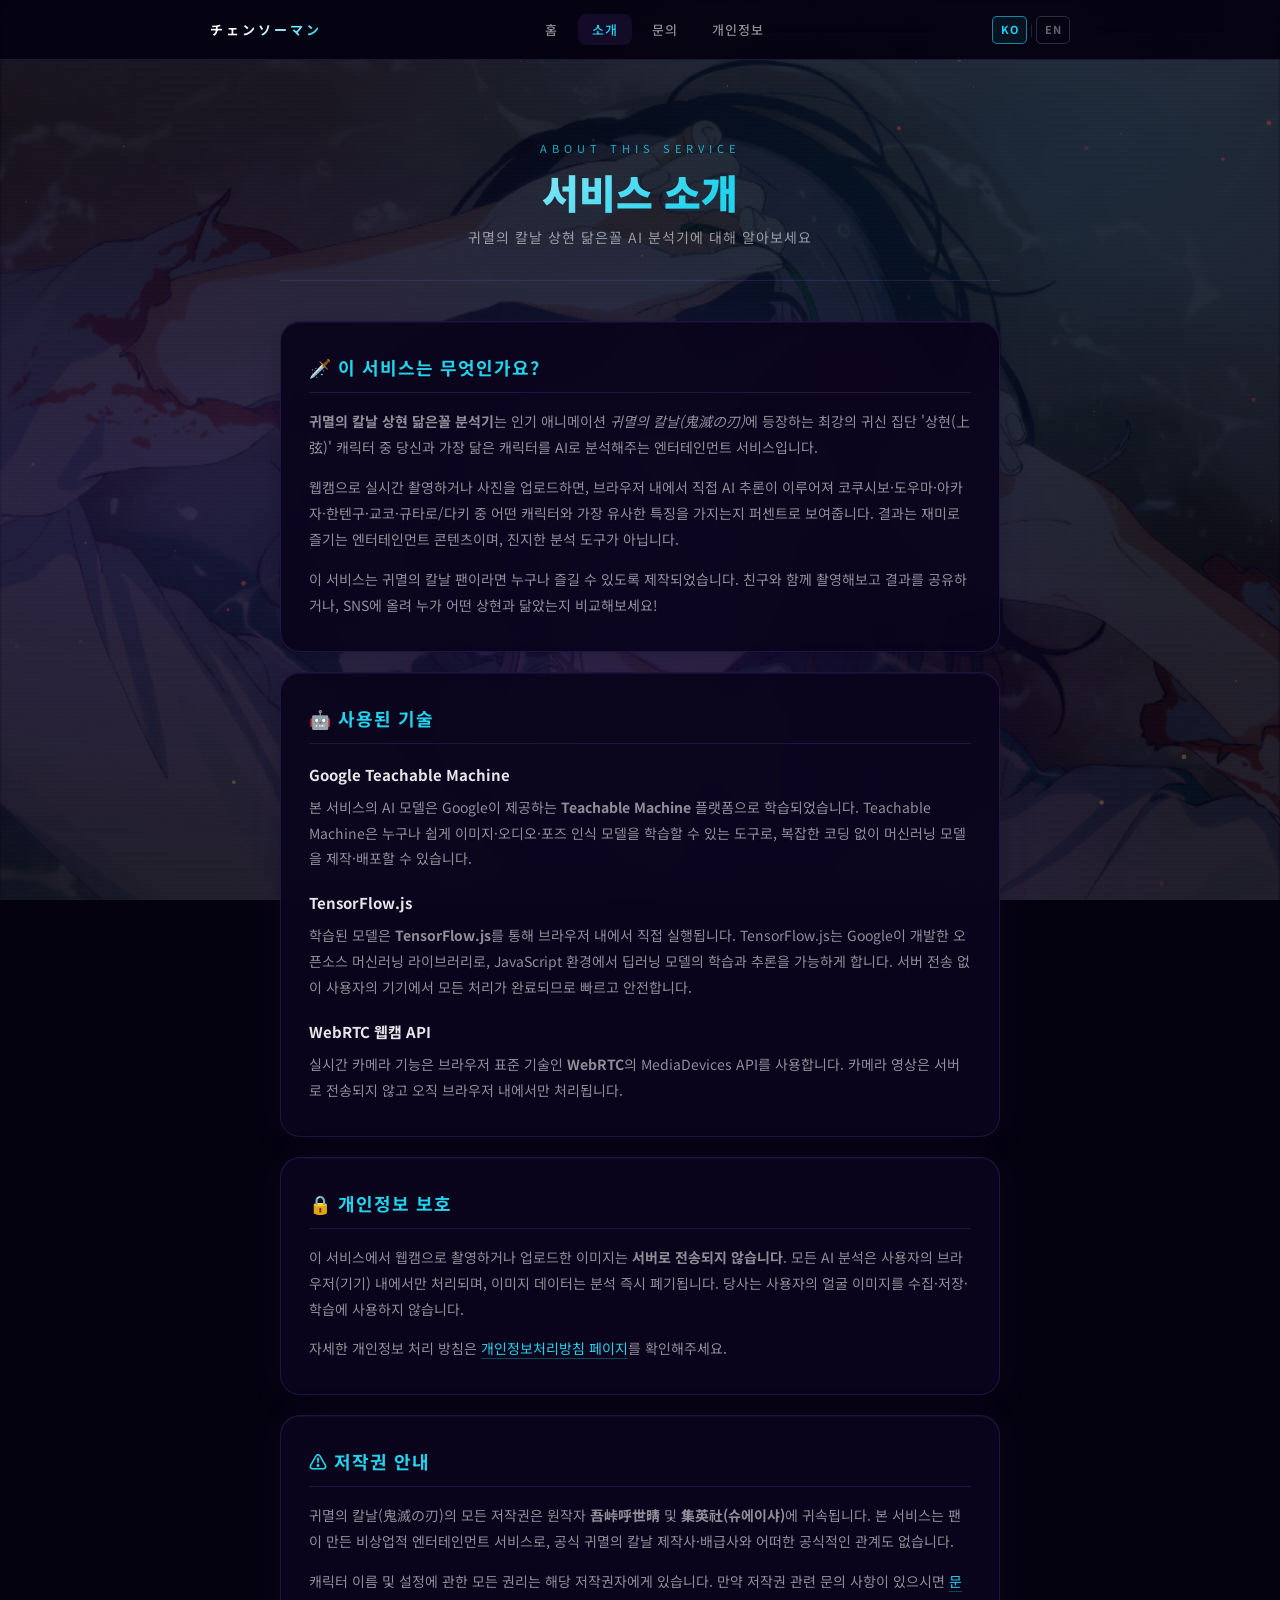
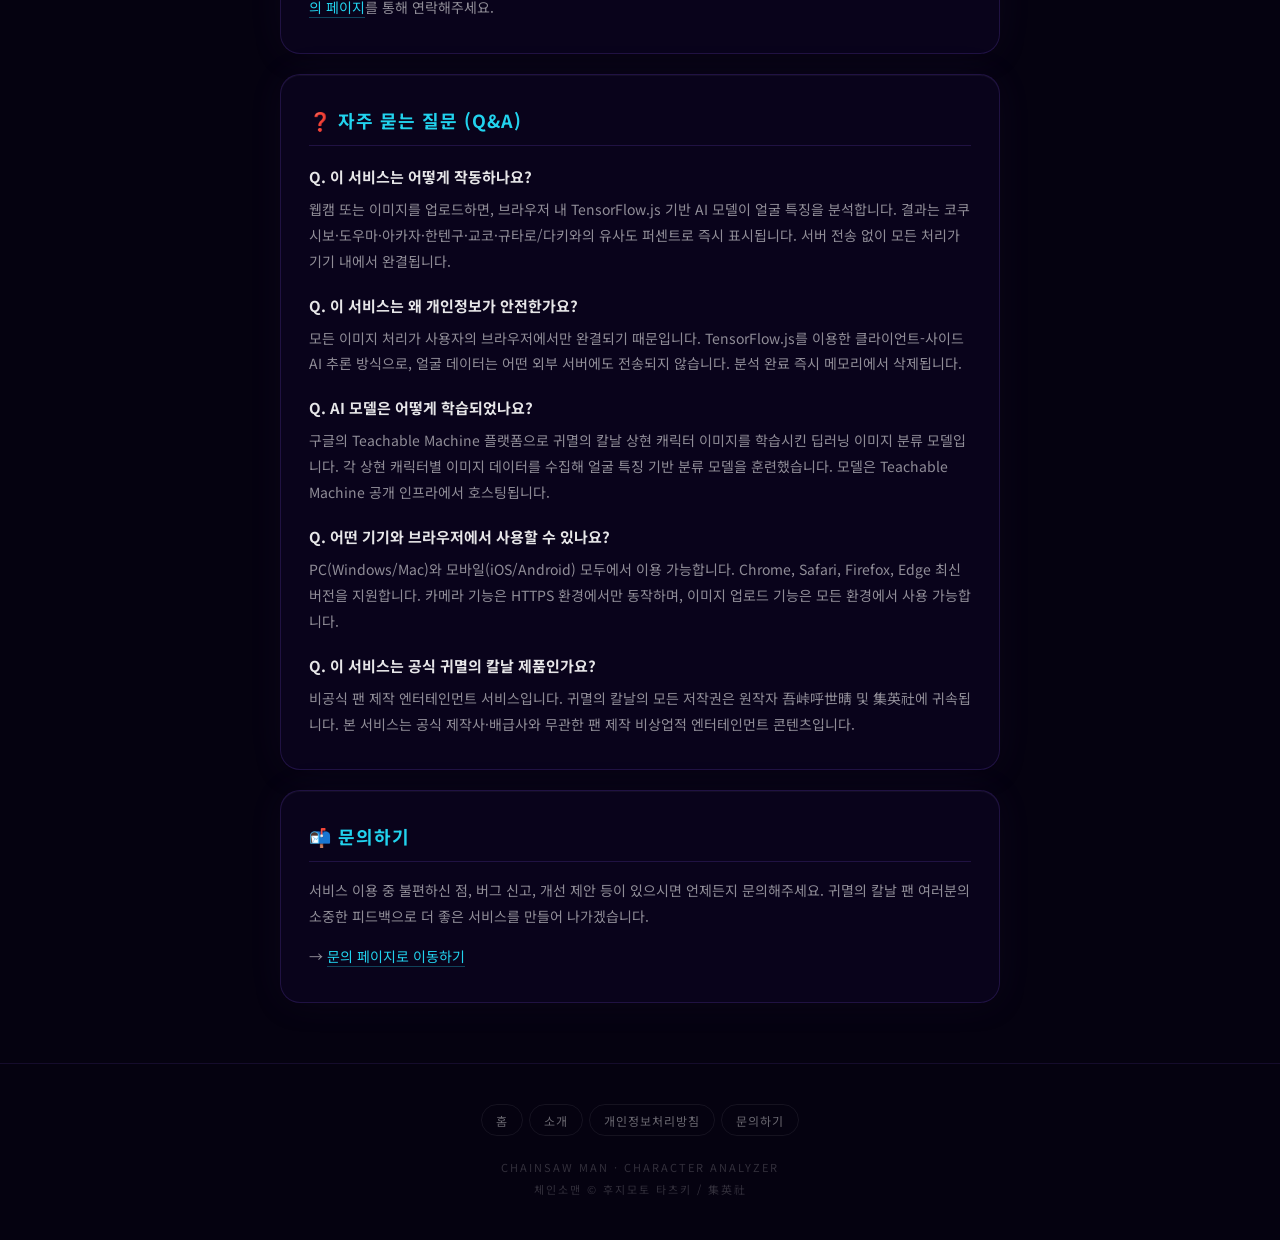
==== commit 2a370c55: "Fix i18n + mobile image crop: 5 bugs resolved - style.css: Mobile char images now use object-fit:con" ====
--- a/about.html
+++ b/about.html
@@ -222,17 +222,17 @@
     </div>
 
     <div class="content-section anim-in" style="animation-delay:0.28s">
-      <h2>❓ 자주 묻는 질문 (Q&amp;A)</h2>
-      <h3>Q. 이 서비스는 어떻게 작동하나요?</h3>
-      <p>웹캠 또는 이미지를 업로드하면, 브라우저 내 <strong>TensorFlow.js 기반 AI 모델</strong>이 얼굴 특징을 분석합니다. 결과는 체인소맨 체인소맨 캐릭터(덴지·마키마·아키·레제·키시베·히메노)와의 유사도 퍼센트로 즉시 표시됩니다. 서버 전송 없이 모든 처리가 기기 내에서 완결됩니다.</p>
-      <h3>Q. 이 서비스는 왜 개인정보가 안전한가요?</h3>
-      <p>모든 이미지 처리가 사용자의 브라우저에서만 완결되기 때문입니다. TensorFlow.js를 이용한 <strong>클라이언트-사이드 AI 추론</strong> 방식으로, 얼굴 데이터는 어떤 외부 서버에도 전송되지 않습니다. 분석 완료 즉시 메모리에서 삭제되며, 추가 저장은 일절 없습니다.</p>
-      <h3>Q. AI 모델은 어떻게 학습되었나요?</h3>
-      <p>구글의 <strong>Teachable Machine</strong> 플랫폼으로 체인소맨 체인소맨 캐릭터 이미지를 학습시킨 딥러닝 이미지 분류 모델입니다. 덴지·마키마·아키·레제·키시베·히메노 각 캐릭터별 이미지 데이터를 수집해 얼굴 특징 기반 분류 모델을 훈련했습니다. 모델은 Teachable Machine 공개 인프라에서 호스팅됩니다.</p>
-      <h3>Q. 어떤 기기와 브라우저에서 사용할 수 있나요?</h3>
-      <p>PC(Windows/Mac)와 모바일(iOS/Android) <strong>모두에서 이용 가능</strong>합니다. Chrome, Safari, Firefox, Edge 최신 버전을 지원합니다. 카메라 기능은 HTTPS 환경에서만 동작하며, 이미지 업로드 기능은 모든 환경에서 사용 가능합니다.</p>
-      <h3>Q. 이 서비스는 공식 체인소맨 제품인가요?</h3>
-      <p><strong>비공식 팬 제작 엔터테인먼트 서비스</strong>입니다. 체인소맨(チェンソーマン)의 모든 저작권은 원작자 후지모토 타츠키 및 集英社에 귀속됩니다. 본 서비스는 공식 제작사·배급사와 무관하며, 팬이 만든 비상업적 엔터테인먼트 콘텐츠입니다.</p>
+      <h2 data-i18n="about.faq.h2">❓ 자주 묻는 질문 (Q&amp;A)</h2>
+      <h3 data-i18n="about.faq.q1">Q. 이 서비스는 어떻게 작동하나요?</h3>
+      <p data-i18n="about.faq.a1">웹캠 또는 이미지를 업로드하면, 브라우저 내 TensorFlow.js 기반 AI 모델이 얼굴 특징을 분석합니다. 결과는 코쿠시보·도우마·아카자·한텐구·교코·규타로/다키와의 유사도 퍼센트로 즉시 표시됩니다. 서버 전송 없이 모든 처리가 기기 내에서 완결됩니다.</p>
+      <h3 data-i18n="about.faq.q2">Q. 이 서비스는 왜 개인정보가 안전한가요?</h3>
+      <p data-i18n="about.faq.a2">모든 이미지 처리가 사용자의 브라우저에서만 완결되기 때문입니다. TensorFlow.js를 이용한 클라이언트-사이드 AI 추론 방식으로, 얼굴 데이터는 어떤 외부 서버에도 전송되지 않습니다. 분석 완료 즉시 메모리에서 삭제됩니다.</p>
+      <h3 data-i18n="about.faq.q3">Q. AI 모델은 어떻게 학습되었나요?</h3>
+      <p data-i18n="about.faq.a3">구글의 Teachable Machine 플랫폼으로 귀멸의 칼날 상현 캐릭터 이미지를 학습시킨 딥러닝 이미지 분류 모델입니다. 각 상현 캐릭터별 이미지 데이터를 수집해 얼굴 특징 기반 분류 모델을 훈련했습니다. 모델은 Teachable Machine 공개 인프라에서 호스팅됩니다.</p>
+      <h3 data-i18n="about.faq.q4">Q. 어떤 기기와 브라우저에서 사용할 수 있나요?</h3>
+      <p data-i18n="about.faq.a4">PC(Windows/Mac)와 모바일(iOS/Android) 모두에서 이용 가능합니다. Chrome, Safari, Firefox, Edge 최신 버전을 지원합니다. 카메라 기능은 HTTPS 환경에서만 동작하며, 이미지 업로드 기능은 모든 환경에서 사용 가능합니다.</p>
+      <h3 data-i18n="about.faq.q5">Q. 이 서비스는 공식 귀멸의 칼날 제품인가요?</h3>
+      <p data-i18n="about.faq.a5">비공식 팬 제작 엔터테인먼트 서비스입니다. 귀멸의 칼날의 모든 저작권은 원작자 吾峠呼世晴 및 集英社에 귀속됩니다. 본 서비스는 공식 제작사·배급사와 무관한 팬 제작 비상업적 엔터테인먼트 콘텐츠입니다.</p>
     </div>
 
     <div class="content-section anim-in" style="animation-delay:0.3s">
--- a/style.css
+++ b/style.css
@@ -26,7 +26,7 @@
 
 body {
   background-color: var(--dark-bg);
-  background-image: url('/images/reze-poster2.jpg');
+  background-image: url('/images/reze-poster1.jpg');
   background-size: cover;
   background-position: center top;
   background-attachment: fixed;
@@ -486,15 +486,7 @@
 }
 
 /* 헤더 */
-.site-header {
-  width: 100%; text-align: center; padding: 40px 20px 20px;
-  background:
-    linear-gradient(180deg, transparent 0%, rgba(5,2,16,0.92) 80%),
-    url('/images/reze-poster1.jpg') center 22% / cover no-repeat;
-  border-radius: 16px;
-  margin-bottom: 8px;
-  overflow: hidden;
-}
+.site-header { width: 100%; text-align: center; padding: 32px 20px 16px; }
 .header-deco {
   font-family: 'Orbitron', 'Noto Sans KR', sans-serif;
   font-size: clamp(9px, 1.8vw, 11px);
@@ -877,6 +869,7 @@
 @media (max-width: 420px) {
   .char-card-inner { flex-direction: column; }
   .char-img-wrap { width: 100%; height: 180px; }
+  .char-img-wrap img { object-fit: contain; object-position: center; }
 }
 
 /* How-to */
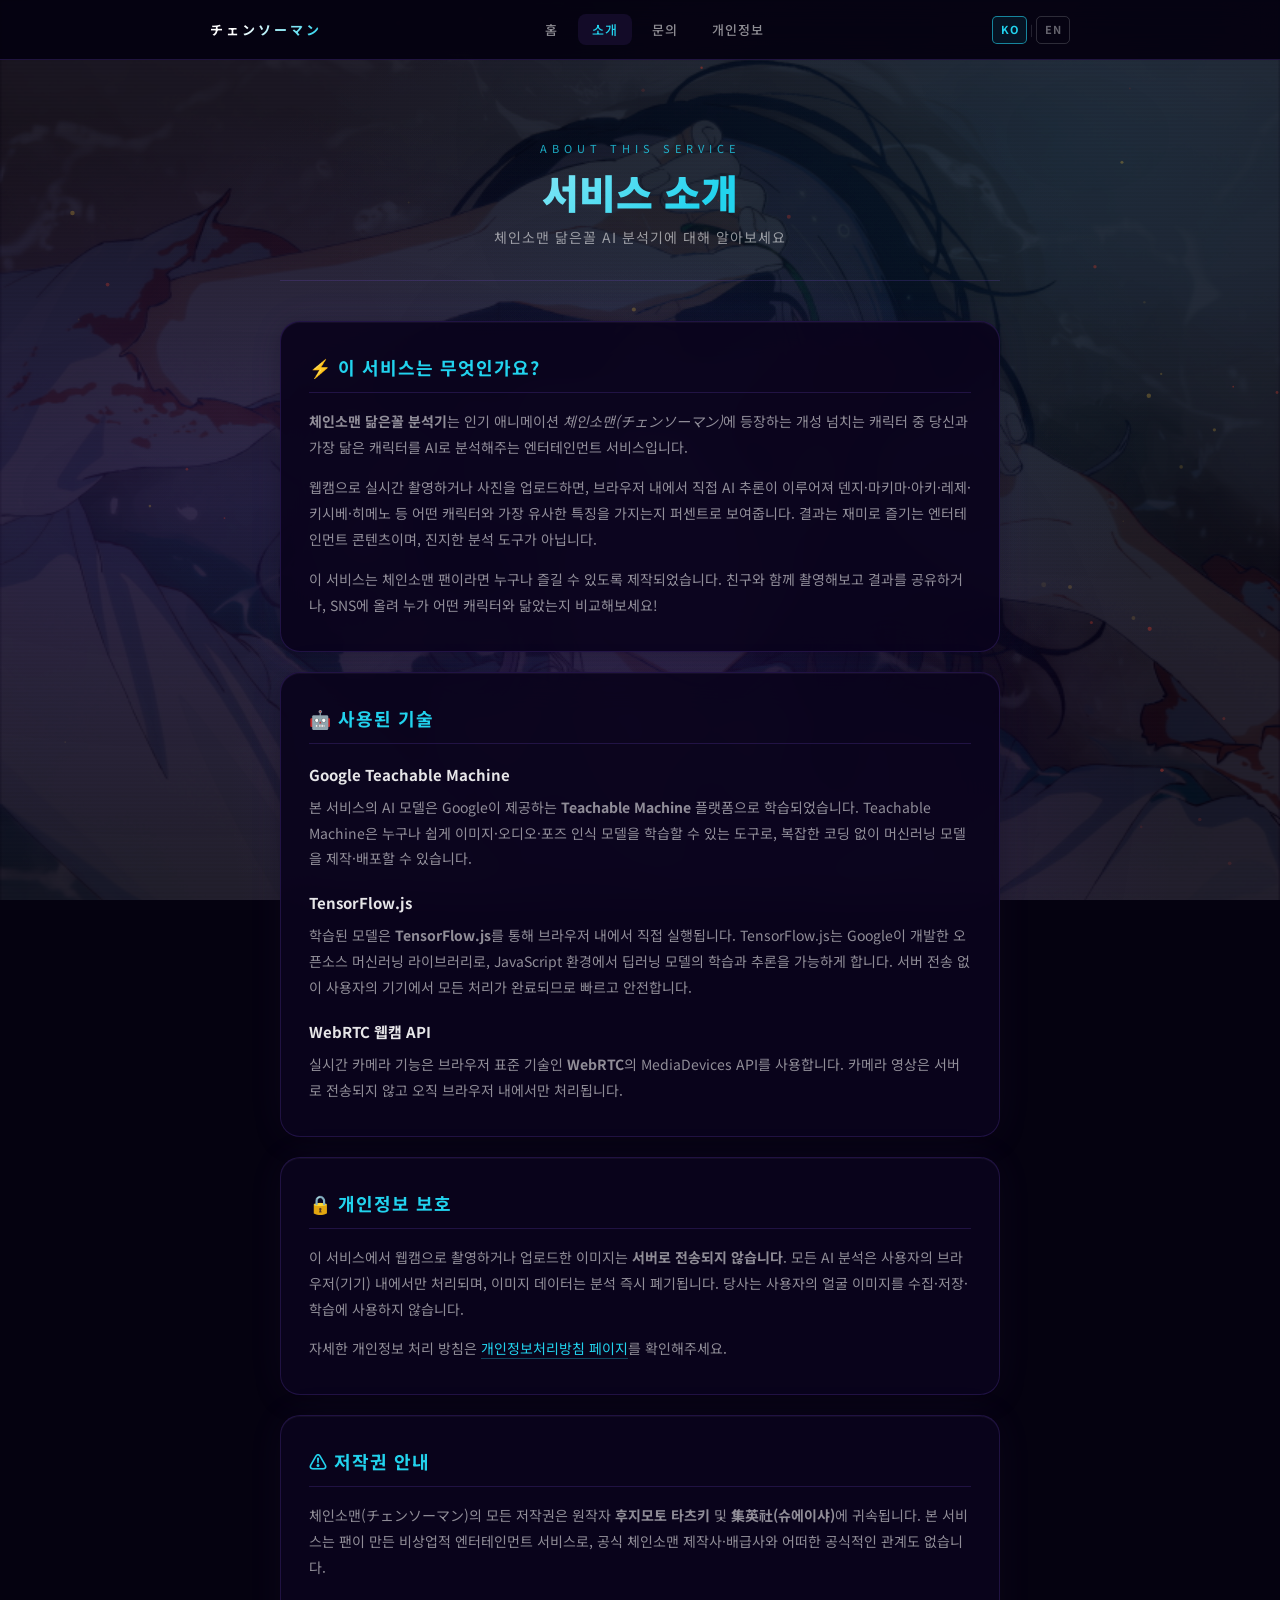
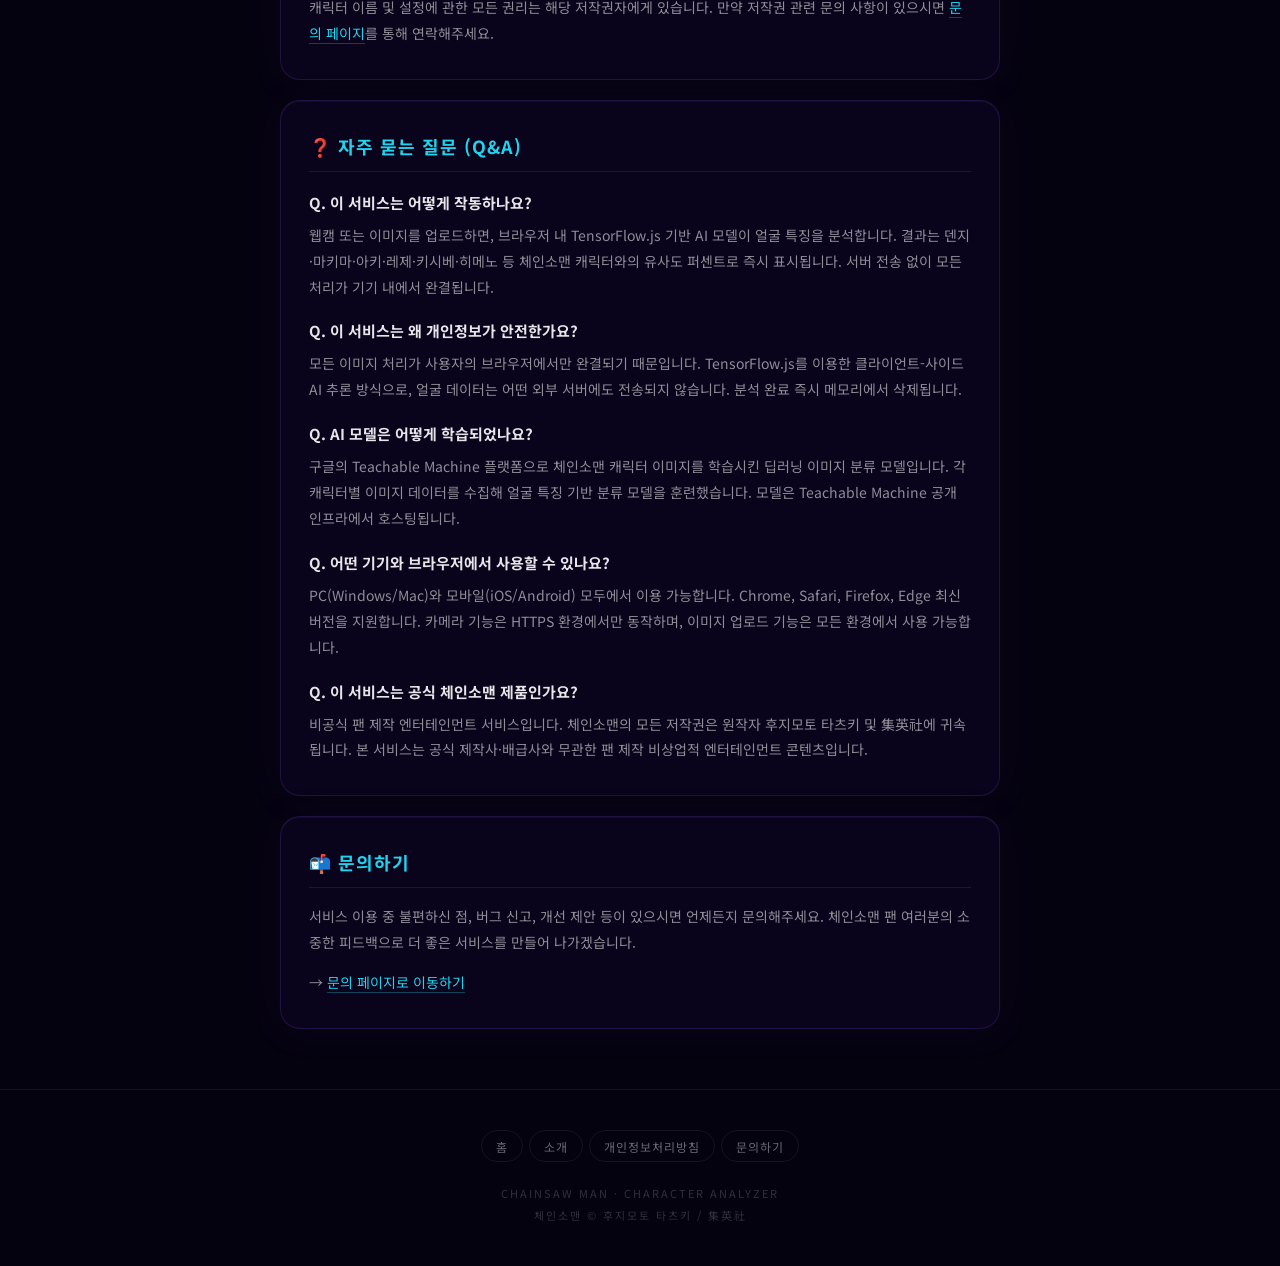
==== commit 438e560a: "Replace all Demon Slayer/귀멸의 칼날 references with Chainsaw Man/체인소맨 - manifest.json: name, short_name," ====
--- a/about.html
+++ b/about.html
@@ -224,15 +224,15 @@
     <div class="content-section anim-in" style="animation-delay:0.28s">
       <h2 data-i18n="about.faq.h2">❓ 자주 묻는 질문 (Q&amp;A)</h2>
       <h3 data-i18n="about.faq.q1">Q. 이 서비스는 어떻게 작동하나요?</h3>
-      <p data-i18n="about.faq.a1">웹캠 또는 이미지를 업로드하면, 브라우저 내 TensorFlow.js 기반 AI 모델이 얼굴 특징을 분석합니다. 결과는 코쿠시보·도우마·아카자·한텐구·교코·규타로/다키와의 유사도 퍼센트로 즉시 표시됩니다. 서버 전송 없이 모든 처리가 기기 내에서 완결됩니다.</p>
+      <p data-i18n="about.faq.a1">웹캠 또는 이미지를 업로드하면, 브라우저 내 TensorFlow.js 기반 AI 모델이 얼굴 특징을 분석합니다. 결과는 덴지·마키마·아키·레제·키시베·히메노 등 체인소맨 캐릭터와의 유사도 퍼센트로 즉시 표시됩니다. 서버 전송 없이 모든 처리가 기기 내에서 완결됩니다.</p>
       <h3 data-i18n="about.faq.q2">Q. 이 서비스는 왜 개인정보가 안전한가요?</h3>
       <p data-i18n="about.faq.a2">모든 이미지 처리가 사용자의 브라우저에서만 완결되기 때문입니다. TensorFlow.js를 이용한 클라이언트-사이드 AI 추론 방식으로, 얼굴 데이터는 어떤 외부 서버에도 전송되지 않습니다. 분석 완료 즉시 메모리에서 삭제됩니다.</p>
       <h3 data-i18n="about.faq.q3">Q. AI 모델은 어떻게 학습되었나요?</h3>
-      <p data-i18n="about.faq.a3">구글의 Teachable Machine 플랫폼으로 귀멸의 칼날 상현 캐릭터 이미지를 학습시킨 딥러닝 이미지 분류 모델입니다. 각 상현 캐릭터별 이미지 데이터를 수집해 얼굴 특징 기반 분류 모델을 훈련했습니다. 모델은 Teachable Machine 공개 인프라에서 호스팅됩니다.</p>
+      <p data-i18n="about.faq.a3">구글의 Teachable Machine 플랫폼으로 체인소맨 캐릭터 이미지를 학습시킨 딥러닝 이미지 분류 모델입니다. 각 캐릭터별 이미지 데이터를 수집해 얼굴 특징 기반 분류 모델을 훈련했습니다. 모델은 Teachable Machine 공개 인프라에서 호스팅됩니다.</p>
       <h3 data-i18n="about.faq.q4">Q. 어떤 기기와 브라우저에서 사용할 수 있나요?</h3>
       <p data-i18n="about.faq.a4">PC(Windows/Mac)와 모바일(iOS/Android) 모두에서 이용 가능합니다. Chrome, Safari, Firefox, Edge 최신 버전을 지원합니다. 카메라 기능은 HTTPS 환경에서만 동작하며, 이미지 업로드 기능은 모든 환경에서 사용 가능합니다.</p>
-      <h3 data-i18n="about.faq.q5">Q. 이 서비스는 공식 귀멸의 칼날 제품인가요?</h3>
-      <p data-i18n="about.faq.a5">비공식 팬 제작 엔터테인먼트 서비스입니다. 귀멸의 칼날의 모든 저작권은 원작자 吾峠呼世晴 및 集英社에 귀속됩니다. 본 서비스는 공식 제작사·배급사와 무관한 팬 제작 비상업적 엔터테인먼트 콘텐츠입니다.</p>
+      <h3 data-i18n="about.faq.q5">Q. 이 서비스는 공식 체인소맨 제품인가요?</h3>
+      <p data-i18n="about.faq.a5">비공식 팬 제작 엔터테인먼트 서비스입니다. 체인소맨의 모든 저작권은 원작자 후지모토 타츠키 및 集英社에 귀속됩니다. 본 서비스는 공식 제작사·배급사와 무관한 팬 제작 비상업적 엔터테인먼트 콘텐츠입니다.</p>
     </div>
 
     <div class="content-section anim-in" style="animation-delay:0.3s">
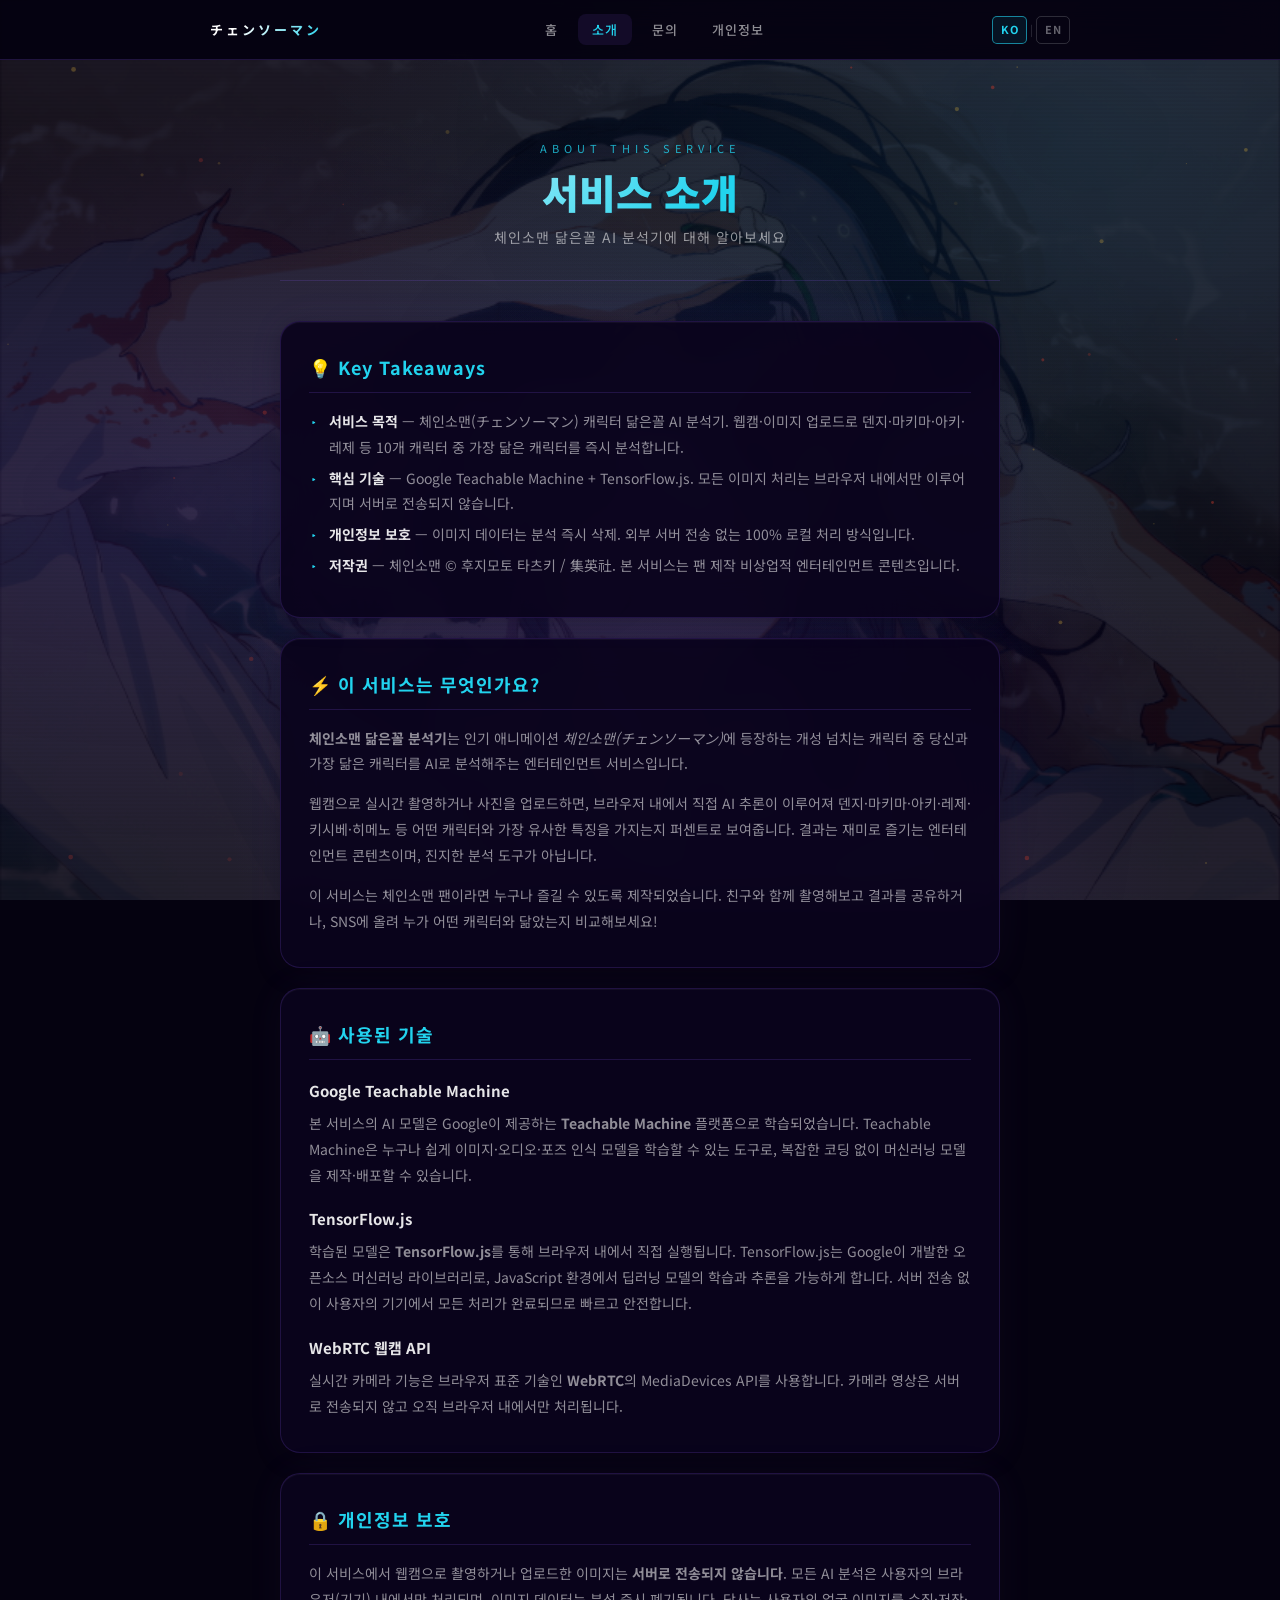
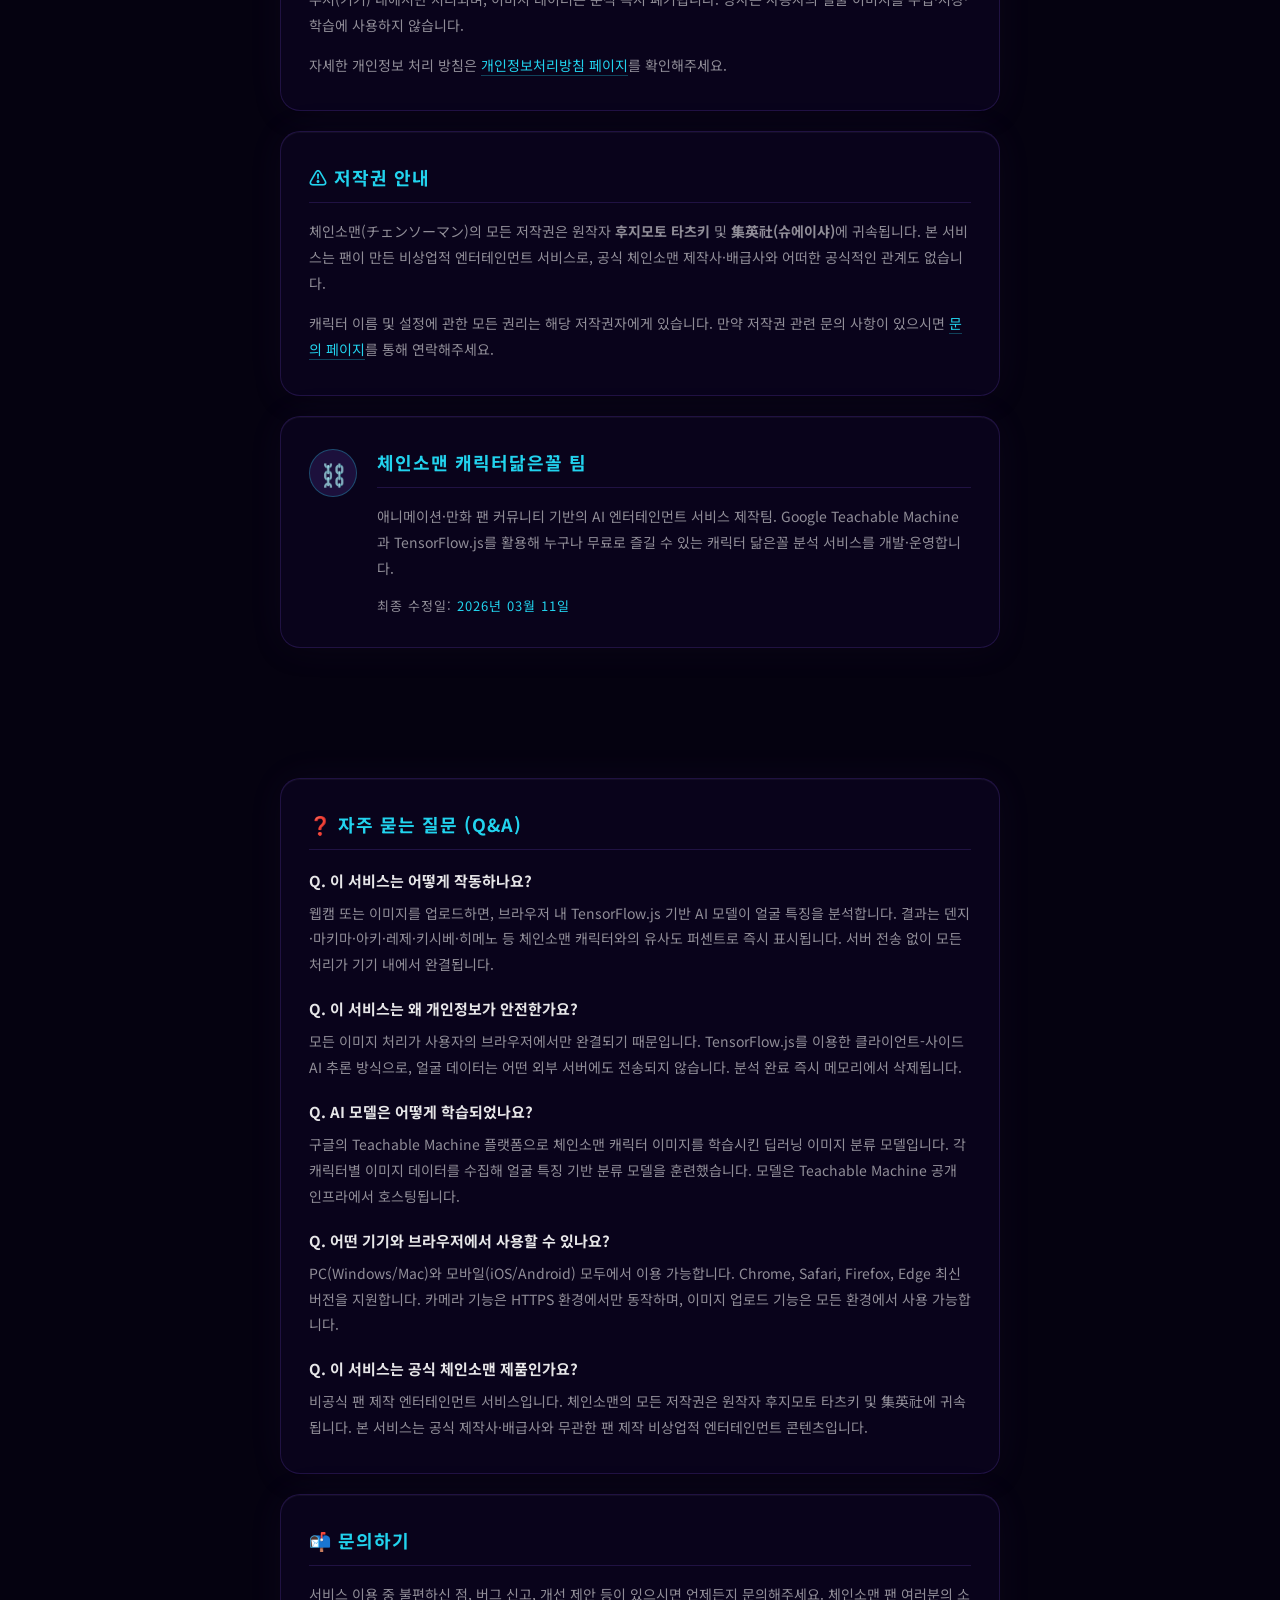
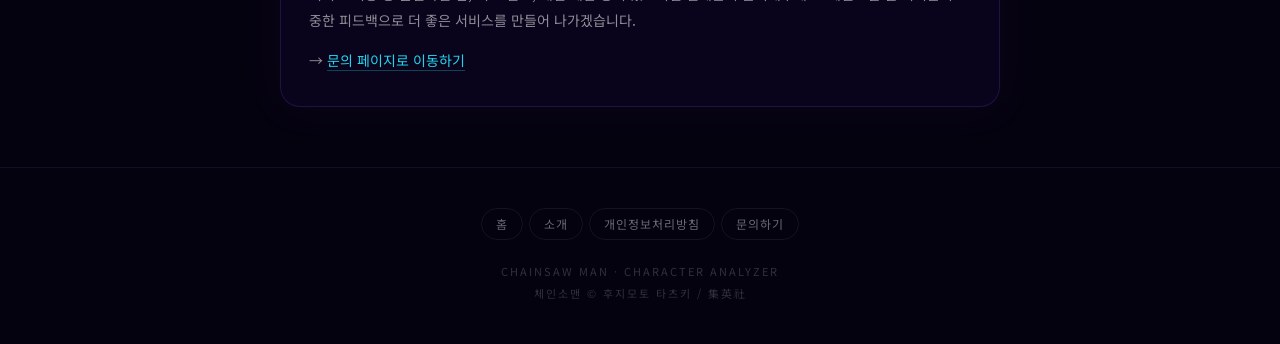
==== commit 8a977677: "Add SEO/GEO optimization: JSON-LD schema, Key Takeaways, Author Bio, AdSense units - site.config.js:" ====
--- a/about.html
+++ b/about.html
@@ -29,13 +29,13 @@
   <meta name="description" content="체인소맨 캐릭터닮은꼴 AI 서비스 소개. TensorFlow.js 기반 브라우저 AI로 내 얼굴과 닮은 체인소맨 캐릭터를 분석합니다.">
   <meta name="robots" content="index, follow">
   <meta name="theme-color" content="#090909">
-  <link rel="canonical" href="https://your-domain.pages.dev/about.html">
+  <link rel="canonical" href="https://bs-pb2.pages.dev/about.html">
   <meta property="og:type" content="website">
-  <meta property="og:url" content="https://your-domain.pages.dev/about.html">
+  <meta property="og:url" content="https://bs-pb2.pages.dev/about.html">
   <meta property="og:site_name" content="체인소맨 캐릭터닮은꼴">
   <meta property="og:title" content="소개 | 체인소맨 캐릭터닮은꼴">
   <meta property="og:description" content="체인소맨 캐릭터닮은꼴 AI 서비스 소개. TensorFlow.js 기반 브라우저 AI로 내 얼굴과 닮은 체인소맨 캐릭터를 분석합니다.">
-  <meta property="og:image" content="https://your-domain.pages.dev/images/makima.png">
+  <meta property="og:image" content="https://bs-pb2.pages.dev/images/makima.png">
   <meta property="og:image:width" content="600">
   <meta property="og:image:height" content="664">
   <meta property="og:image:alt" content="체인소맨 캐릭터닮은꼴 AI 분석기">
@@ -44,13 +44,13 @@
   <meta name="twitter:card" content="summary_large_image">
   <meta name="twitter:title" content="소개 | 체인소맨 캐릭터닮은꼴">
   <meta name="twitter:description" content="체인소맨 캐릭터닮은꼴 AI 서비스 소개. TensorFlow.js 기반 브라우저 AI로 내 얼굴과 닮은 체인소맨 캐릭터를 분석합니다.">
-  <meta name="twitter:image" content="https://your-domain.pages.dev/images/makima.png">
+  <meta name="twitter:image" content="https://bs-pb2.pages.dev/images/makima.png">
   <meta name="twitter:image:alt" content="체인소맨 캐릭터닮은꼴 AI 분석기">
   <meta property="og:image:type" content="image/png">
   <meta name="keywords" content="체인소맨 캐릭터닮은꼴, AI 분석, 소개, TensorFlow.js, Teachable Machine, WebRTC, 체인소맨, chainsaw man, CSM, 브라우저 AI">
-  <link rel="alternate" hreflang="ko" href="https://your-domain.pages.dev/about.html">
-  <link rel="alternate" hreflang="en" href="https://your-domain.pages.dev/about.html">
-  <link rel="alternate" hreflang="x-default" href="https://your-domain.pages.dev/about.html">
+  <link rel="alternate" hreflang="ko" href="https://bs-pb2.pages.dev/about.html">
+  <link rel="alternate" hreflang="en" href="https://bs-pb2.pages.dev/about.html">
+  <link rel="alternate" hreflang="x-default" href="https://bs-pb2.pages.dev/about.html">
   <meta name="google-adsense-account" content="ca-pub-9688338422874533">
   <script async src="https://pagead2.googlesyndication.com/pagead/js/adsbygoogle.js?client=ca-pub-9688338422874533" crossorigin="anonymous"></script>
   <link rel="preconnect" href="https://fonts.googleapis.com">
@@ -63,22 +63,22 @@
     "@graph": [
     {
     "@type": "WebPage",
-    "@id": "https://your-domain.pages.dev/about.html",
+    "@id": "https://bs-pb2.pages.dev/about.html",
     "name": "소개 | 체인소맨 캐릭터닮은꼴",
-    "url": "https://your-domain.pages.dev/about.html",
+    "url": "https://bs-pb2.pages.dev/about.html",
     "description": "체인소맨 캐릭터닮은꼴 AI 서비스 소개. TensorFlow.js 기반 브라우저 AI로 내 얼굴과 닮은 체인소맨 캐릭터를 분석합니다.",
     "inLanguage": ["ko", "en"],
     "datePublished": "2026-02-23",
     "dateModified": "2026-02-23",
     "isPartOf": {
       "@type": "WebSite",
-      "@id": "https://your-domain.pages.dev/#website"
+      "@id": "https://bs-pb2.pages.dev/#website"
     },
     "breadcrumb": {
       "@type": "BreadcrumbList",
       "itemListElement": [
-        {"@type": "ListItem", "position": 1, "name": "홈", "item": "https://your-domain.pages.dev/"},
-        {"@type": "ListItem", "position": 2, "name": "소개", "item": "https://your-domain.pages.dev/about.html"}
+        {"@type": "ListItem", "position": 1, "name": "홈", "item": "https://bs-pb2.pages.dev/"},
+        {"@type": "ListItem", "position": 2, "name": "소개", "item": "https://bs-pb2.pages.dev/about.html"}
       ]
     }
   },
@@ -157,6 +157,17 @@
       <p class="page-sub" data-i18n="about.page-sub">체인소맨 캐릭터닮은꼴 AI 분석기에 대해 알아보세요</p>
     </div>
 
+    <!-- ── Key Takeaways (GEO 최적화) ── -->
+    <section class="key-takeaways" aria-label="서비스 핵심 요약">
+      <h2 class="kt-title">💡 Key Takeaways</h2>
+      <ul class="kt-list">
+        <li><strong>서비스 목적</strong> — 체인소맨(チェンソーマン) 캐릭터 닮은꼴 AI 분석기. 웹캠·이미지 업로드로 덴지·마키마·아키·레제 등 10개 캐릭터 중 가장 닮은 캐릭터를 즉시 분석합니다.</li>
+        <li><strong>핵심 기술</strong> — Google Teachable Machine + TensorFlow.js. 모든 이미지 처리는 브라우저 내에서만 이루어지며 서버로 전송되지 않습니다.</li>
+        <li><strong>개인정보 보호</strong> — 이미지 데이터는 분석 즉시 삭제. 외부 서버 전송 없는 100% 로컬 처리 방식입니다.</li>
+        <li><strong>저작권</strong> — 체인소맨 © 후지모토 타츠키 / 集英社. 본 서비스는 팬 제작 비상업적 엔터테인먼트 콘텐츠입니다.</li>
+      </ul>
+    </section>
+
     <div class="content-section anim-in" style="animation-delay:0.1s">
       <h2 data-i18n="about.s1.h2">🗡️ 이 서비스는 무엇인가요?</h2>
       <p>
@@ -219,6 +230,28 @@
         <span data-i18n-html="about.s4.p2-html">캐릭터 이름 및 설정에 관한 모든 권리는 해당 저작권자에게 있습니다.
         만약 저작권 관련 문의 사항이 있으시면 <a href="/contact.html">문의 페이지</a>를 통해 연락해주세요.</span>
       </p>
+    </div>
+
+    <!-- ── Author Bio (E-E-A-T 강화) ── -->
+    <div class="author-bio anim-in" style="animation-delay:0.26s">
+      <div class="author-bio-avatar" aria-hidden="true">⛓️</div>
+      <div class="author-bio-info">
+        <p class="author-bio-name">체인소맨 캐릭터닮은꼴 팀</p>
+        <p class="author-bio-desc">애니메이션·만화 팬 커뮤니티 기반의 AI 엔터테인먼트 서비스 제작팀. Google Teachable Machine과 TensorFlow.js를 활용해 누구나 무료로 즐길 수 있는 캐릭터 닮은꼴 분석 서비스를 개발·운영합니다.</p>
+        <p class="author-bio-meta">최종 수정일: <time datetime="2026-03-11">2026년 03월 11일</time></p>
+      </div>
+    </div>
+
+    <!-- ── AdSense 광고 단위 ── -->
+    <!-- ※ AdSense 대시보드에서 광고 단위 생성 후 data-ad-slot 값을 교체하세요 -->
+    <div class="ad-container">
+      <ins class="adsbygoogle"
+           style="display:block"
+           data-ad-client="ca-pub-9688338422874533"
+           data-ad-slot="AUTO_SLOT_ID"
+           data-ad-format="auto"
+           data-full-width-responsive="true"></ins>
+      <script>(adsbygoogle = window.adsbygoogle || []).push({});</script>
     </div>
 
     <div class="content-section anim-in" style="animation-delay:0.28s">
@@ -297,7 +330,7 @@
     // 플로팅 공유
     var _sfpOpen = false;
     function toggleSfp(){_sfpOpen=!_sfpOpen;document.getElementById('sfp-items').classList.toggle('open',_sfpOpen);document.getElementById('sfp-main').textContent=_sfpOpen?'✕':'↗';}
-    function sfpShare(t){var u='https://your-domain.pages.dev/about.html';var tx='👁️ 체인소맨 캐릭터닮은꼴 AI 분석기 소개\n'+u+'\n#체인소맨 #체인소맨캐릭터닮은꼴';if(t==='twitter')window.open('https://twitter.com/intent/tweet?text='+encodeURIComponent(tx),'_blank','width=600,height=440,noopener');else if(t==='facebook')window.open('https://www.facebook.com/sharer/sharer.php?u='+encodeURIComponent(u),'_blank','width=600,height=440,noopener');else if(t==='threads')window.open('https://www.threads.net/intent/post?text='+encodeURIComponent(tx),'_blank','width=600,height=440,noopener');else if(t==='copy'){if(navigator.clipboard)navigator.clipboard.writeText(tx+'\n'+u).then(showSfpToast);else{var a=document.createElement('textarea');a.value=tx+'\n'+u;document.body.appendChild(a);a.select();document.execCommand('copy');document.body.removeChild(a);showSfpToast();}}}
+    function sfpShare(t){var u='https://bs-pb2.pages.dev/about.html';var tx='👁️ 체인소맨 캐릭터닮은꼴 AI 분석기 소개\n'+u+'\n#체인소맨 #체인소맨캐릭터닮은꼴';if(t==='twitter')window.open('https://twitter.com/intent/tweet?text='+encodeURIComponent(tx),'_blank','width=600,height=440,noopener');else if(t==='facebook')window.open('https://www.facebook.com/sharer/sharer.php?u='+encodeURIComponent(u),'_blank','width=600,height=440,noopener');else if(t==='threads')window.open('https://www.threads.net/intent/post?text='+encodeURIComponent(tx),'_blank','width=600,height=440,noopener');else if(t==='copy'){if(navigator.clipboard)navigator.clipboard.writeText(tx+'\n'+u).then(showSfpToast);else{var a=document.createElement('textarea');a.value=tx+'\n'+u;document.body.appendChild(a);a.select();document.execCommand('copy');document.body.removeChild(a);showSfpToast();}}}
     function showSfpToast(){var t=document.getElementById('sfp-toast');t.style.opacity='1';setTimeout(function(){t.style.opacity='0';},2500);}
     window.addEventListener('scroll',function(){var w=document.getElementById('sfp-wrap');if(w)w.style.display=window.scrollY>200?'flex':'none';});
     document.addEventListener('click',function(e){if(_sfpOpen&&!e.target.closest('.share-float-p')){_sfpOpen=false;document.getElementById('sfp-items').classList.remove('open');document.getElementById('sfp-main').textContent='↗';}});
--- a/style.css
+++ b/style.css
@@ -1045,3 +1045,122 @@
   .scan-frame { width: 180px; height: 180px; }
   #webcam-container, #webcam-container canvas, #webcam-container video, #preview-img { width: 160px; height: 160px; }
 }
+
+/* ================================================================
+   신규 SEO/GEO 요소 스타일 (기존 코드 미변경, 하단 추가)
+   ================================================================ */
+
+/* ── 공통: content-section 과 동일한 박스 기반 ── */
+.key-takeaways,
+.author-bio {
+  width: min(760px, 100%);
+  margin: 0 auto 20px;
+  background: var(--card-bg);
+  border: 1px solid rgba(var(--crimson-rgb), 0.18);
+  border-radius: 20px;
+  padding: 32px 28px;
+  backdrop-filter: blur(18px);
+  box-shadow:
+    0 0 40px rgba(var(--crimson-rgb), 0.05),
+    0 4px 24px rgba(0,0,0,0.3),
+    inset 0 1px 0 rgba(255,255,255,0.04);
+  position: relative;
+  z-index: 1;
+}
+
+/* ── Key Takeaways 내부 ── */
+.kt-title {
+  font-size: 18px;
+  font-weight: 700;
+  color: var(--gold);
+  margin-bottom: 16px;
+  padding-bottom: 12px;
+  border-bottom: 1px solid rgba(var(--crimson-rgb), 0.18);
+  letter-spacing: 1px;
+}
+.kt-list {
+  list-style: none;
+  padding-left: 20px;
+  margin: 10px 0 0;
+}
+.kt-list li {
+  font-size: 14px;
+  line-height: 1.8;
+  color: var(--text-muted);
+  margin-bottom: 6px;
+  position: relative;
+}
+.kt-list li::before {
+  content: '▸';
+  position: absolute;
+  left: -18px;
+  color: var(--gold);
+  font-size: 11px;
+  top: 3px;
+}
+.kt-list li strong {
+  color: rgba(255,255,255,0.9);
+}
+
+/* ── Author Bio 내부 ── */
+.author-bio {
+  display: flex;
+  align-items: flex-start;
+  gap: 20px;
+}
+.author-bio-avatar {
+  width: 48px;
+  height: 48px;
+  min-width: 48px;
+  border-radius: 50%;
+  background: rgba(var(--crimson-rgb), 0.15);
+  border: 1px solid rgba(var(--gold-rgb), 0.3);
+  display: flex;
+  align-items: center;
+  justify-content: center;
+  font-size: 22px;
+  line-height: 1;
+}
+.author-bio-info {
+  flex: 1;
+}
+.author-bio-name {
+  font-size: 18px;
+  font-weight: 700;
+  color: var(--gold);
+  margin-bottom: 16px;
+  padding-bottom: 12px;
+  border-bottom: 1px solid rgba(var(--crimson-rgb), 0.18);
+  letter-spacing: 1px;
+}
+.author-bio-desc {
+  font-size: 14px;
+  line-height: 1.85;
+  color: var(--text-muted);
+  margin-bottom: 14px;
+}
+.author-bio-meta {
+  font-size: 13px;
+  color: var(--text-muted);
+  letter-spacing: 1px;
+}
+.author-bio-meta time {
+  color: var(--gold);
+}
+
+/* ── AdSense 광고 컨테이너 ── */
+.ad-container {
+  width: min(760px, 100%);
+  margin: 0 auto 20px;
+  min-height: 90px;
+  position: relative;
+  z-index: 1;
+  text-align: center;
+}
+
+@media (max-width: 600px) {
+  .key-takeaways,
+  .author-bio { padding: 24px 20px; }
+  .author-bio { flex-direction: column; align-items: center; text-align: center; }
+  .author-bio-avatar { width: 44px; height: 44px; min-width: 44px; }
+}
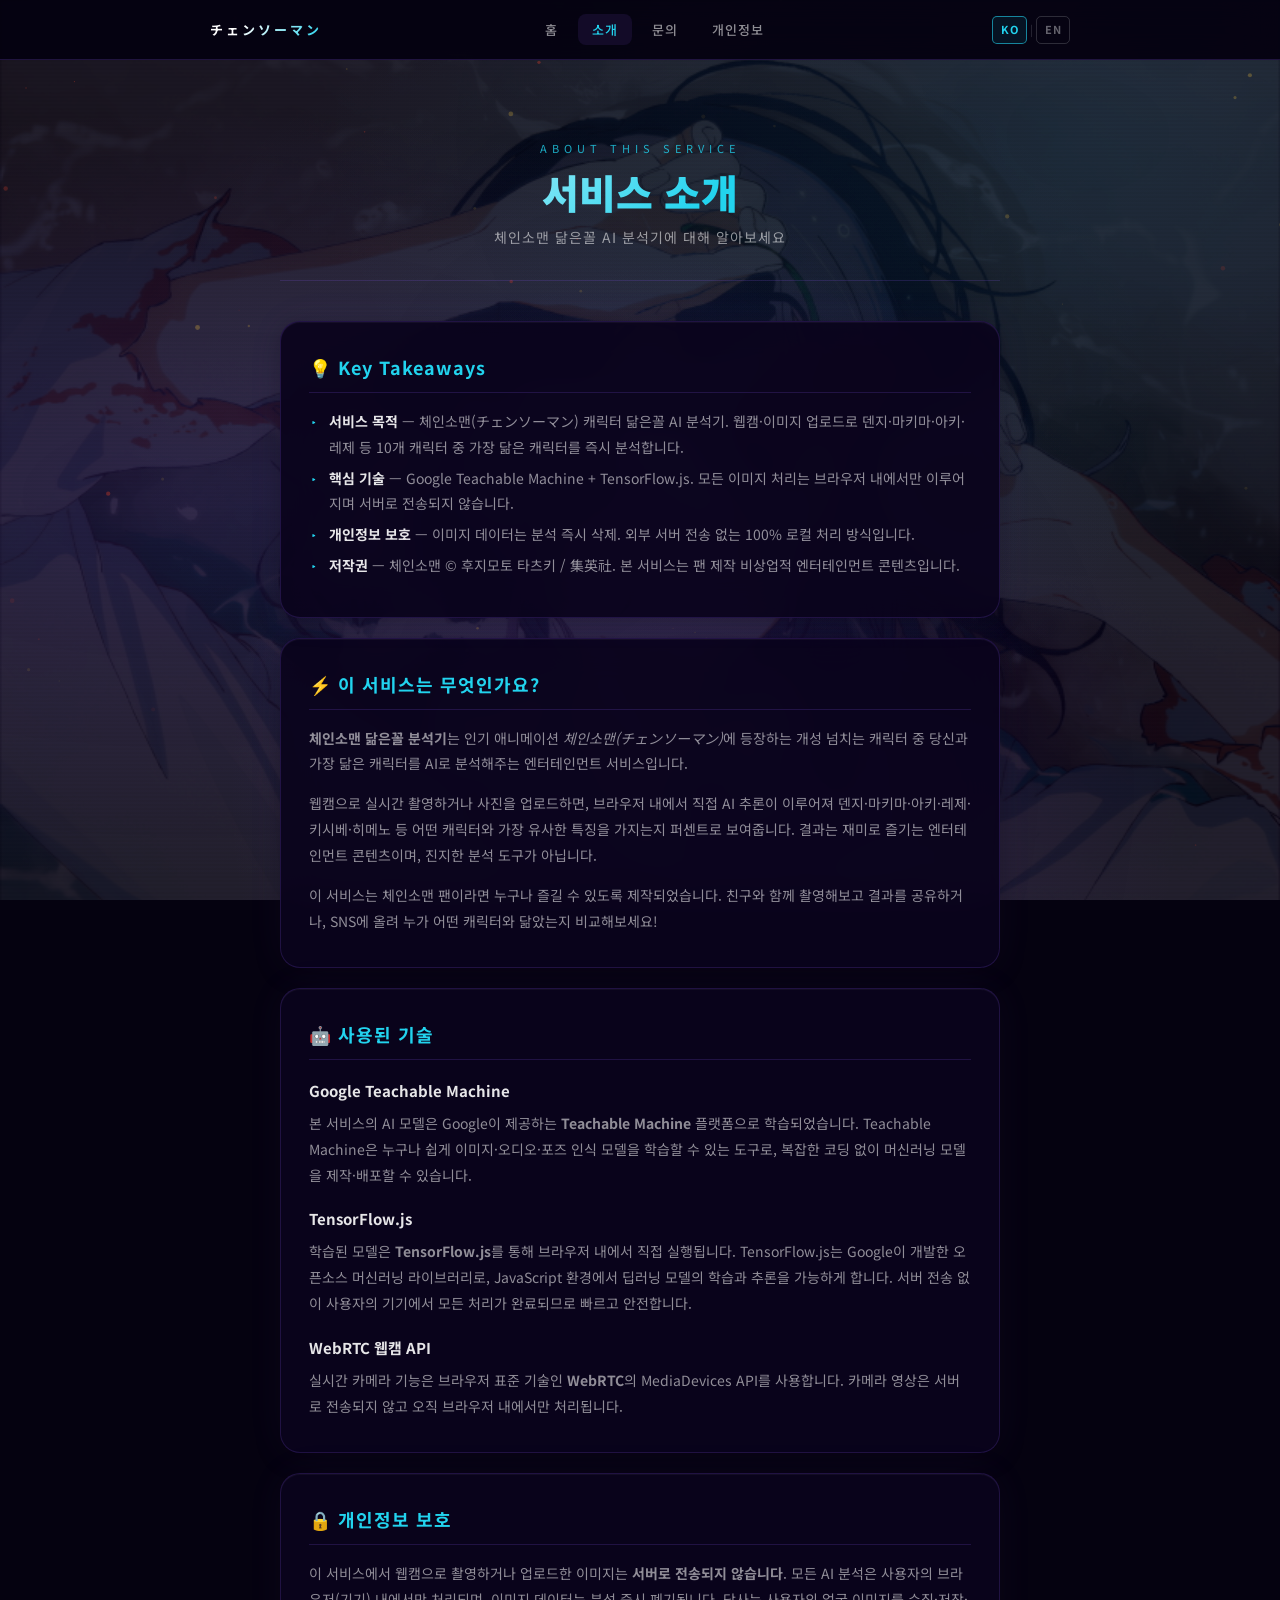
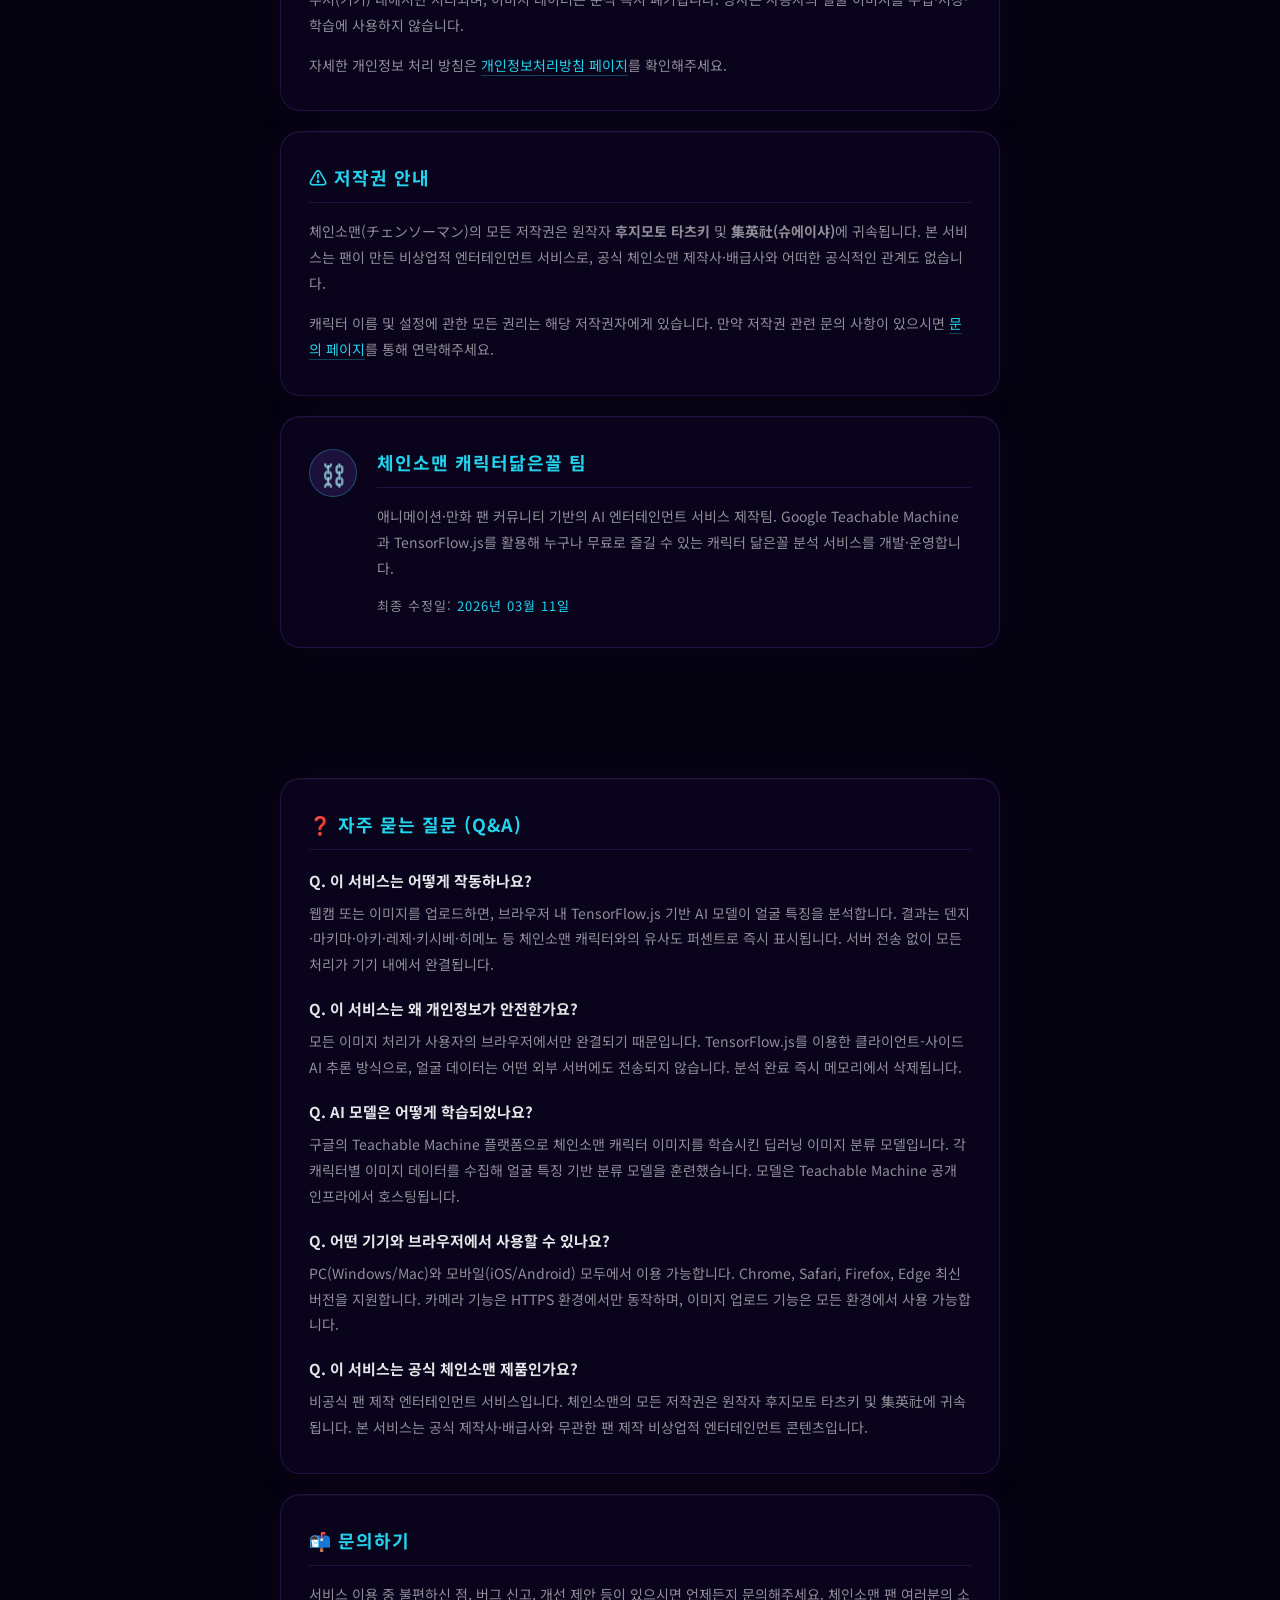
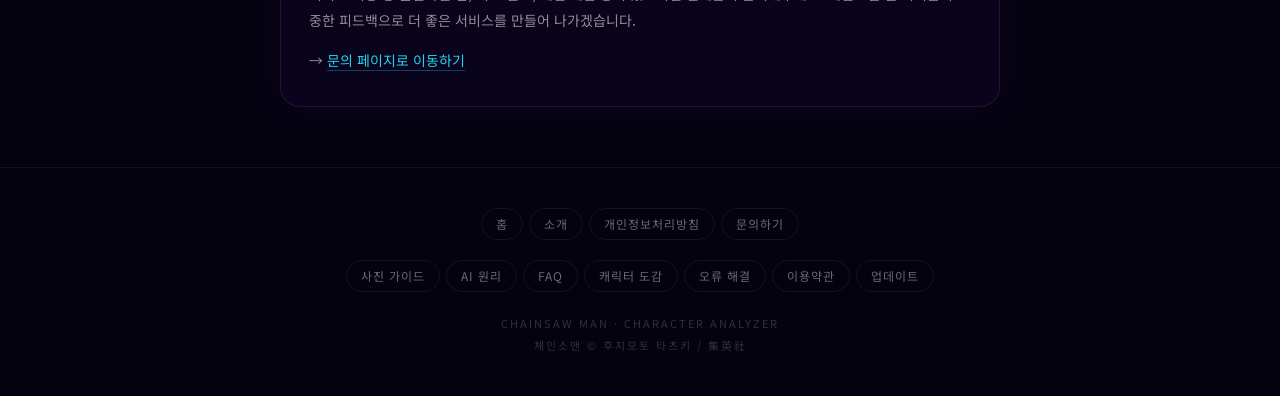
==== commit 83dad1ed: "Add 7 content pages and expand footer navigation for AdSense approval New pages: guide, how-it-works" ====
--- a/about.html
+++ b/about.html
@@ -289,6 +289,15 @@
       <a href="/privacy.html" data-i18n="footer.privacy-link">개인정보처리방침</a>
       <a href="/contact.html" data-i18n="footer.contact-link">문의하기</a>
     </div>
+    <div class="footer-links" style="margin-top:8px;">
+      <a href="/guide.html">사진 가이드</a>
+      <a href="/how-it-works.html">AI 원리</a>
+      <a href="/faq.html">FAQ</a>
+      <a href="/characters.html">캐릭터 도감</a>
+      <a href="/troubleshoot.html">오류 해결</a>
+      <a href="/terms.html">이용약관</a>
+      <a href="/changelog.html">업데이트</a>
+    </div>
     <div class="footer-copy">
       CHAINSAW MAN · CHARACTER ANALYZER<br>
       체인소맨 © 후지모토 타츠키 / 集英社
